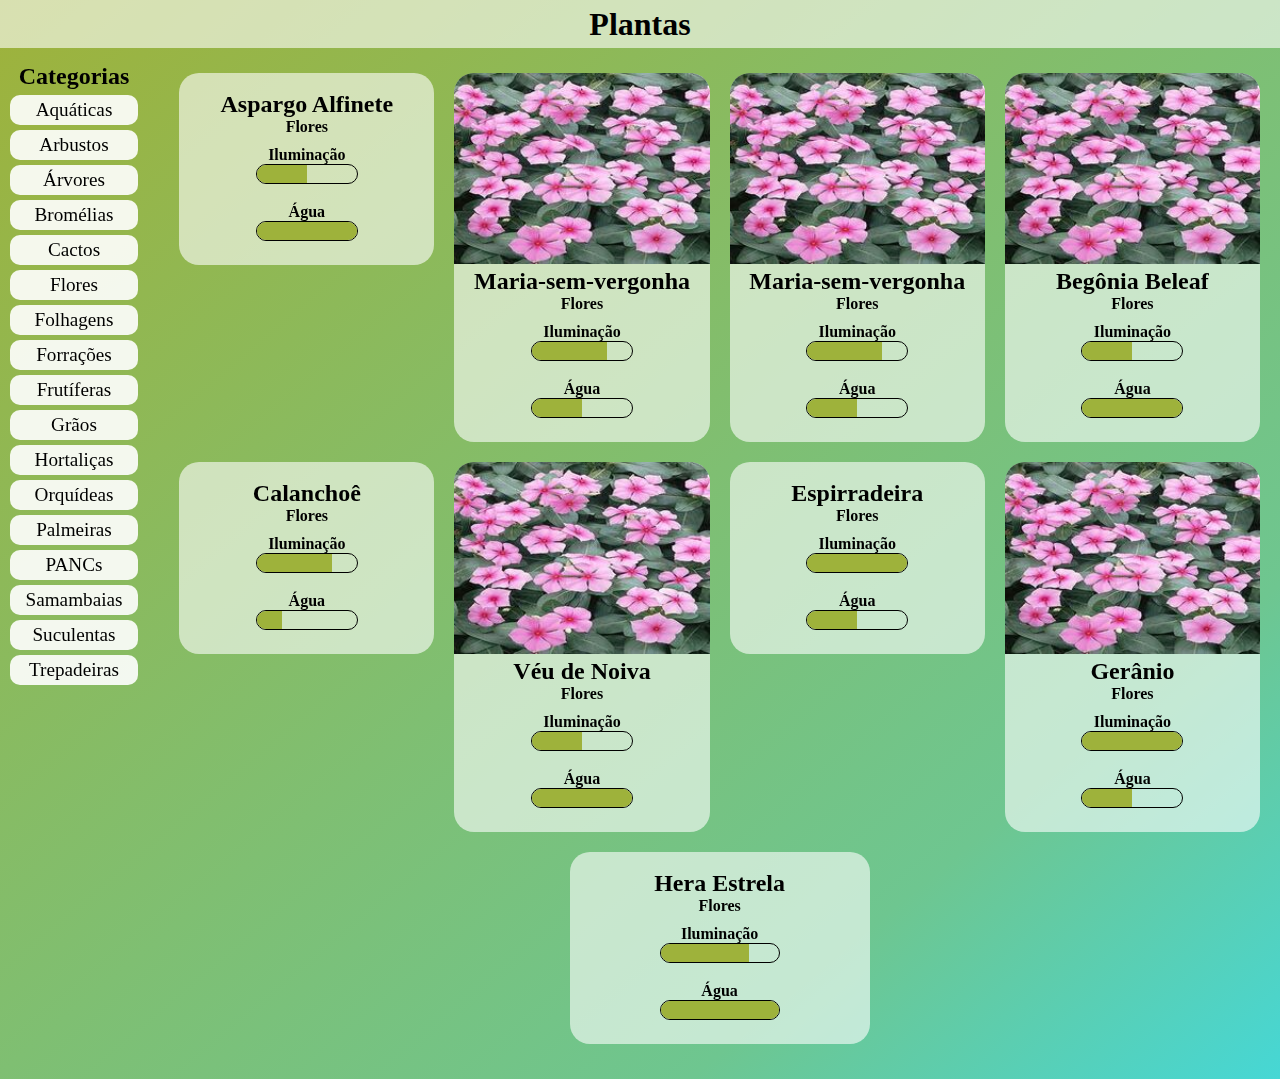
==== index.html @ 47c73da8 "Projeto substituído" ====
<!DOCTYPE html>
<html lang="en">

<head>
    <meta charset="UTF-8">
    <meta http-equiv="X-UA-Compatible" content="IE=edge">

    <script src="https://kit.fontawesome.com/cd7fbace7b.js" crossorigin="anonymous"></script>
    <link href="https://fonts.googleapis.com/icon?family=Material+Icons" rel="stylesheet">

    <meta name="viewport" content="width=device-width, initial-scale=1.0">
    <link rel="stylesheet" href="css/estilo.css">
    <title>Plantas</title>
</head>

<body>
    <header>
        <h1>Plantas</h1>
    </header>

    <main>
        <aside>
            <h2>Categorias</h2>
            <nav>
                <ul>
                    <li><a href="#">Aquáticas</a></li>
                    <li><a href="#"><span class="arbusto"><img src="./img/icons/bush.png"></span>Arbustos</a></li>
                    <li><a href="#"><span><i class="fa-solid fa-tree"></i></span>Árvores</a></li>
                    <li><a href="#">Bromélias</a></li>
                    <li><a href="#">Cactos</a></li>
                    <li><a href="#"><span class="material-icons">local_florist</span>Flores</a></li>
                    <li><a href="#">Folhagens</a></li>
                    <li><a href="#">Forrações</a></li>
                    <li><a href="#"><span><i class="fa-solid fa-apple-whole"></i></span>Frutíferas</a></li>
                    <li><a href="#">Grãos</a></li>
                    <li><a href="#"><span><i class="fa-solid fa-carrot"></i></span>Hortaliças</a></li>
                    <li><a href="#">Orquídeas</a></li>
                    <li><a href="#">Palmeiras</a></li>
                    <li><a href="#">PANCs</a></li>
                    <li><a href="#">Samambaias</a></li>
                    <li><a href="#">Suculentas</a></li>
                    <li><a href="#">Trepadeiras</a></li>
                </ul>
            </nav>
        </aside>

        <section id="plantas">

            <article class="Aspargo-Alfinete">
                <img src="https://minhasplantas.s3.amazonaws.com/media/plantas/galeria/anturio-Anthurium-andraeanum_04.jpg" alt="">
                <a href="#">
                    <h2>Aspargo Alfinete</h2>
                    <h4 class="tag">Flores</h4>
                    <div>
                        <h4>Iluminação</h4>
                        <span class="cinquenta"></span>
                        <div>
                            <i class="fa-solid fa-cloud"></i>
                            <i class="fa-solid fa-cloud-sun"></i>
                            <i class="fa-solid fa-sun"></i>
                        </div>
                        <h4>Água</h4>
                        <span class="cem"></span>
                        <div>
                            <i class="fa-solid fa-glass-water-droplet"></i>
                            <i class="fa-solid fa-glass-water"></i>
                            <i class="fa-solid fa-bottle-water"></i>
                        </div>
                    </div>
                </a>
            </article>

            
            <article class="Maria-sem-vergonha">
                <img src="./img/maria-sem-vergonha.jpg" alt="">
                <a href="#">
                    <h2>Maria-sem-vergonha</h2>
                    <h4 class="tag">Flores</h4>
                    <div>
                        <h4>Iluminação</h4>
                        <span class="setentacinco"></span>
                        <div>
                            <i class="fa-solid fa-cloud"></i>
                            <i class="fa-solid fa-cloud-sun"></i>
                            <i class="fa-solid fa-sun"></i>
                        </div>
                        <h4>Água</h4>
                        <span class="cinquenta"></span>
                        <div>
                            <i class="fa-solid fa-glass-water-droplet"></i>
                            <i class="fa-solid fa-glass-water"></i>
                            <i class="fa-solid fa-bottle-water"></i>
                        </div>
                    </div>
                </a>
            </article>

            <article class="Maria-sem-vergonha">
                <img src="./img/maria-sem-vergonha.jpg" alt="">
                <a href="#">
                    <h2>Maria-sem-vergonha</h2>
                    <h4 class="tag">Flores</h4>
                    <div>
                        <h4>Iluminação</h4>
                        <span class="setentacinco"></span>
                        <div>
                            <i class="fa-solid fa-cloud"></i>
                            <i class="fa-solid fa-cloud-sun"></i>
                            <i class="fa-solid fa-sun"></i>
                        </div>
                        <h4>Água</h4>
                        <span class="cinquenta"></span>
                        <div>
                            <i class="fa-solid fa-glass-water-droplet"></i>
                            <i class="fa-solid fa-glass-water"></i>
                            <i class="fa-solid fa-bottle-water"></i>
                        </div>
                    </div>
                </a>
            </article>

            <article class="Begonia-Beleaf">
                <img src="./img/maria-sem-vergonha.jpg" alt="">
                <a href="#">
                    <h2>Begônia Beleaf</h2>
                    <h4 class="tag">Flores</h4>
                    <div>
                        <h4>Iluminação</h4>
                        <span class="cinquenta"></span>
                        <div>
                            <i class="fa-solid fa-cloud"></i>
                            <i class="fa-solid fa-cloud-sun"></i>
                            <i class="fa-solid fa-sun"></i>
                        </div>
                        <h4>Água</h4>
                        <span class="cem"></span>
                        <div>
                            <i class="fa-solid fa-glass-water-droplet"></i>
                            <i class="fa-solid fa-glass-water"></i>
                            <i class="fa-solid fa-bottle-water"></i>
                        </div>
                    </div>
                </a>
            </article>

            <article class="Calanchoe">
                <img src="https://minhasplantas.s3.amazonaws.com/media/plantas/galeria/anturio-Anthurium-andraeanum_04.jpg" alt="">
                <a href="#">
                    <h2>Calanchoê</h2>
                    <h4 class="tag">Flores</h4>
                    <div>
                        <h4>Iluminação</h4>
                        <span class="setentacinco"></span>
                        <div>
                            <i class="fa-solid fa-cloud"></i>
                            <i class="fa-solid fa-cloud-sun"></i>
                            <i class="fa-solid fa-sun"></i>
                        </div>
                        <h4>Água</h4>
                        <span></span>
                        <div>
                            <i class="fa-solid fa-glass-water-droplet"></i>
                            <i class="fa-solid fa-glass-water"></i>
                            <i class="fa-solid fa-bottle-water"></i>
                        </div>
                    </div>
                </a>
            </article>

            <article class="Veu-De-Noiva">
                <img src="./img/maria-sem-vergonha.jpg" alt="">
                <a href="#">
                    <h2>Véu de Noiva</h2>
                    <h4 class="tag">Flores</h4>
                    <div>
                        <h4>Iluminação</h4>
                        <span class="cinquenta"></span>
                        <div>
                            <i class="fa-solid fa-cloud"></i>
                            <i class="fa-solid fa-cloud-sun"></i>
                            <i class="fa-solid fa-sun"></i>
                        </div>
                        <h4>Água</h4>
                        <span class="cem"></span>
                        <div>
                            <i class="fa-solid fa-glass-water-droplet"></i>
                            <i class="fa-solid fa-glass-water"></i>
                            <i class="fa-solid fa-bottle-water"></i>
                        </div>
                    </div>
                </a>
            </article>

            <article class="Espirradeira">
                <img src="https://minhasplantas.s3.amazonaws.com/media/plantas/galeria/anturio-Anthurium-andraeanum_04.jpg" alt="">
                <a href="#">
                    <h2>Espirradeira</h2>
                    <h4 class="tag">Flores</h4>
                    <div>
                        <h4>Iluminação</h4>
                        <span class="cem"></span>
                        <div>
                            <i class="fa-solid fa-cloud"></i>
                            <i class="fa-solid fa-cloud-sun"></i>
                            <i class="fa-solid fa-sun"></i>
                        </div>
                        <h4>Água</h4>
                        <span class="cinquenta"></span>
                        <div>
                            <i class="fa-solid fa-glass-water-droplet"></i>
                            <i class="fa-solid fa-glass-water"></i>
                            <i class="fa-solid fa-bottle-water"></i>
                        </div>
                    </div>
                </a>
            </article>

            <article class="Geranio">
                <img src="./img/maria-sem-vergonha.jpg" alt="">
                <a href="#">
                    <h2>Gerânio</h2>
                    <h4 class="tag">Flores</h4>
                    <div>
                        <h4>Iluminação</h4>
                        <span class="cem"></span>
                        <div>
                            <i class="fa-solid fa-cloud"></i>
                            <i class="fa-solid fa-cloud-sun"></i>
                            <i class="fa-solid fa-sun"></i>
                        </div>
                        <h4>Água</h4>
                        <span class="cinquenta"></span>
                        <div>
                            <i class="fa-solid fa-glass-water-droplet"></i>
                            <i class="fa-solid fa-glass-water"></i>
                            <i class="fa-solid fa-bottle-water"></i>
                        </div>
                    </div>
                </a>
            </article>

            <article class="Hera-Estrela">
                <img src="https://minhasplantas.s3.amazonaws.com/media/plantas/galeria/anturio-Anthurium-andraeanum_04.jpg" alt="">
                <a href="#">
                    <h2>Hera Estrela</h2>
                    <h4 class="tag">Flores</h4>
                    <div>
                        <h4>Iluminação</h4>
                        <span class="setentacinco"></span>
                        <div>
                            <i class="fa-solid fa-cloud"></i>
                            <i class="fa-solid fa-cloud-sun"></i>
                            <i class="fa-solid fa-sun"></i>
                        </div>
                        <h4>Água</h4>
                        <span class="cem"></span>
                        <div>
                            <i class="fa-solid fa-glass-water-droplet"></i>
                            <i class="fa-solid fa-glass-water"></i>
                            <i class="fa-solid fa-bottle-water"></i>
                        </div>
                    </div>
                </a>
            </article>


        </section>

    </main>
</body>

</html>
---- css/estilo.css ----
* {
    margin: 0;
    padding: 0;
    box-sizing: border-box;
    color: #000;
}

:root {
    --light-transparent-bg: rgba(255, 255, 255, .6);
    --dark-transparent-bg: rgba(0, 0, 0, .6);
    --transparent-bg: rgba(255, 255, 255, .9);
}

a {
    text-decoration: none;
}

ul {
    list-style: none;
}

body {
    background: rgb(158,178,59);
    background: linear-gradient(140deg, rgba(158,178,59,1) 0%, rgba(110,198,144,1) 77%, rgba(70,215,213,1) 100%);
    height: 100%;
}

header {
    height: 3em;
    background: var(--light-transparent-bg);
    width: 100%;
    text-align: center;
}

header > h1 {
    line-height: 1.5em;
}

main {
    margin: 15px 0;
    display: inline-block;
}

/* ASIDE
------*/

aside {
    width: 10%;
    text-align: center;
    margin-left: 10px;
    position: sticky;
    top: 0;
    clear: both;
    display: inline-block;
}

aside > nav li {
    margin: 5px 0;
}

aside > nav li span {
    opacity: 0;
    display: none !important;
    width: 1em;
    font-size: 1em !important;
    height: 10px !important;
    vertical-align: middle !important;
    margin-top: -.8em;
}

aside > nav li span img {
    width: 1em;
}

aside > nav li:hover span {
    opacity: 1;
    display: inline-block !important;
    margin-right: 5px;
}

aside > nav a {
    font-size: 1.2rem;
    padding: 7px;
    line-height: 1rem;
    display: block;
    background: var(--transparent-bg);
    border-radius: 10px;
    transition: all .1s ease-in;
}

aside > nav a:hover {
    background: var(--dark-transparent-bg);
    color: #fff;
}

/* SECTION
--------*/

main > section {
    float: right;
    margin-right: 10px;
    height: fit-content;
    width: 86%;
    display: flex;
    flex-wrap: wrap;
    justify-content: space-evenly;
    align-content: space-around;
    margin-bottom: 10px;
}

section > article {
    flex-grow: 1;
    background: var(--light-transparent-bg);
    text-align: center;
    height: max-content;
    padding-bottom: 15px;
    margin: 10px 10px;
    max-width: 300px;

    border-radius: 20px;
    flex-basis: 250px;
    position: relative;
    overflow: hidden;
}

article h2 {
    width: 100%;
    margin: 0px auto;
    text-overflow: ellipsis;
    white-space: nowrap;
    overflow: hidden;
}

article > img {
    /* opacity: .8; */
    width: 100%;
}

article > img:hover {
    /* opacity: 1; */
}

section > article > a > div.tags > h4:not(:first-of-type)::after {
    /* content: ' '; */
    height: 60%;
    position: absolute;
    left: 0;
    top: 50%;
    transform: translateY(-50%);
    border-left: 1px solid blue;
}


article > a > div:not(.tags) h4 {
    margin-top: 10px;
}

section > article > a > div {
    width: 40%;
    margin: 0px auto;
}

section > article > a > div div {
    margin: 0 auto;
    text-align: center;
    display: block;
}

section > article i:nth-child(1) {
float: left;
}
section > article i:nth-child(3) {
    float: right;
}

section > article span {
    display: inline-block;
    width: 100%;
    height: 20px;
    border-radius: 10px;
    border: 1px solid black;
    background: transparent;
    position: relative;
    margin-bottom: 5px;
    overflow: hidden;
}

section > article span::after {
    content: ' ';
    position: absolute;
    left: 0;
    top: 0;
    height: 100%;
    background: rgb(158,178,59);
}

/*

/*--- Iluminação ---*/
section > article span:first-of-type::after {
    width: 0%;
}

section > article span:first-of-type.vintecinco::after {
    width: 25%;
}

section > article span:first-of-type.cinquenta::after {
    width: 50%;
}

section > article span:first-of-type.setentacinco::after {
    width: 75%;
}

section > article span:first-of-type.cem::after {
    width: 100%;
}

/*--- Água ---*/
section > article span:last-of-type::after {
    width: 25%;
}

section > article span:last-of-type.cinquenta::after {
    width: 50%;
}

section > article span:last-of-type.cem::after {
    width: 100%;
}
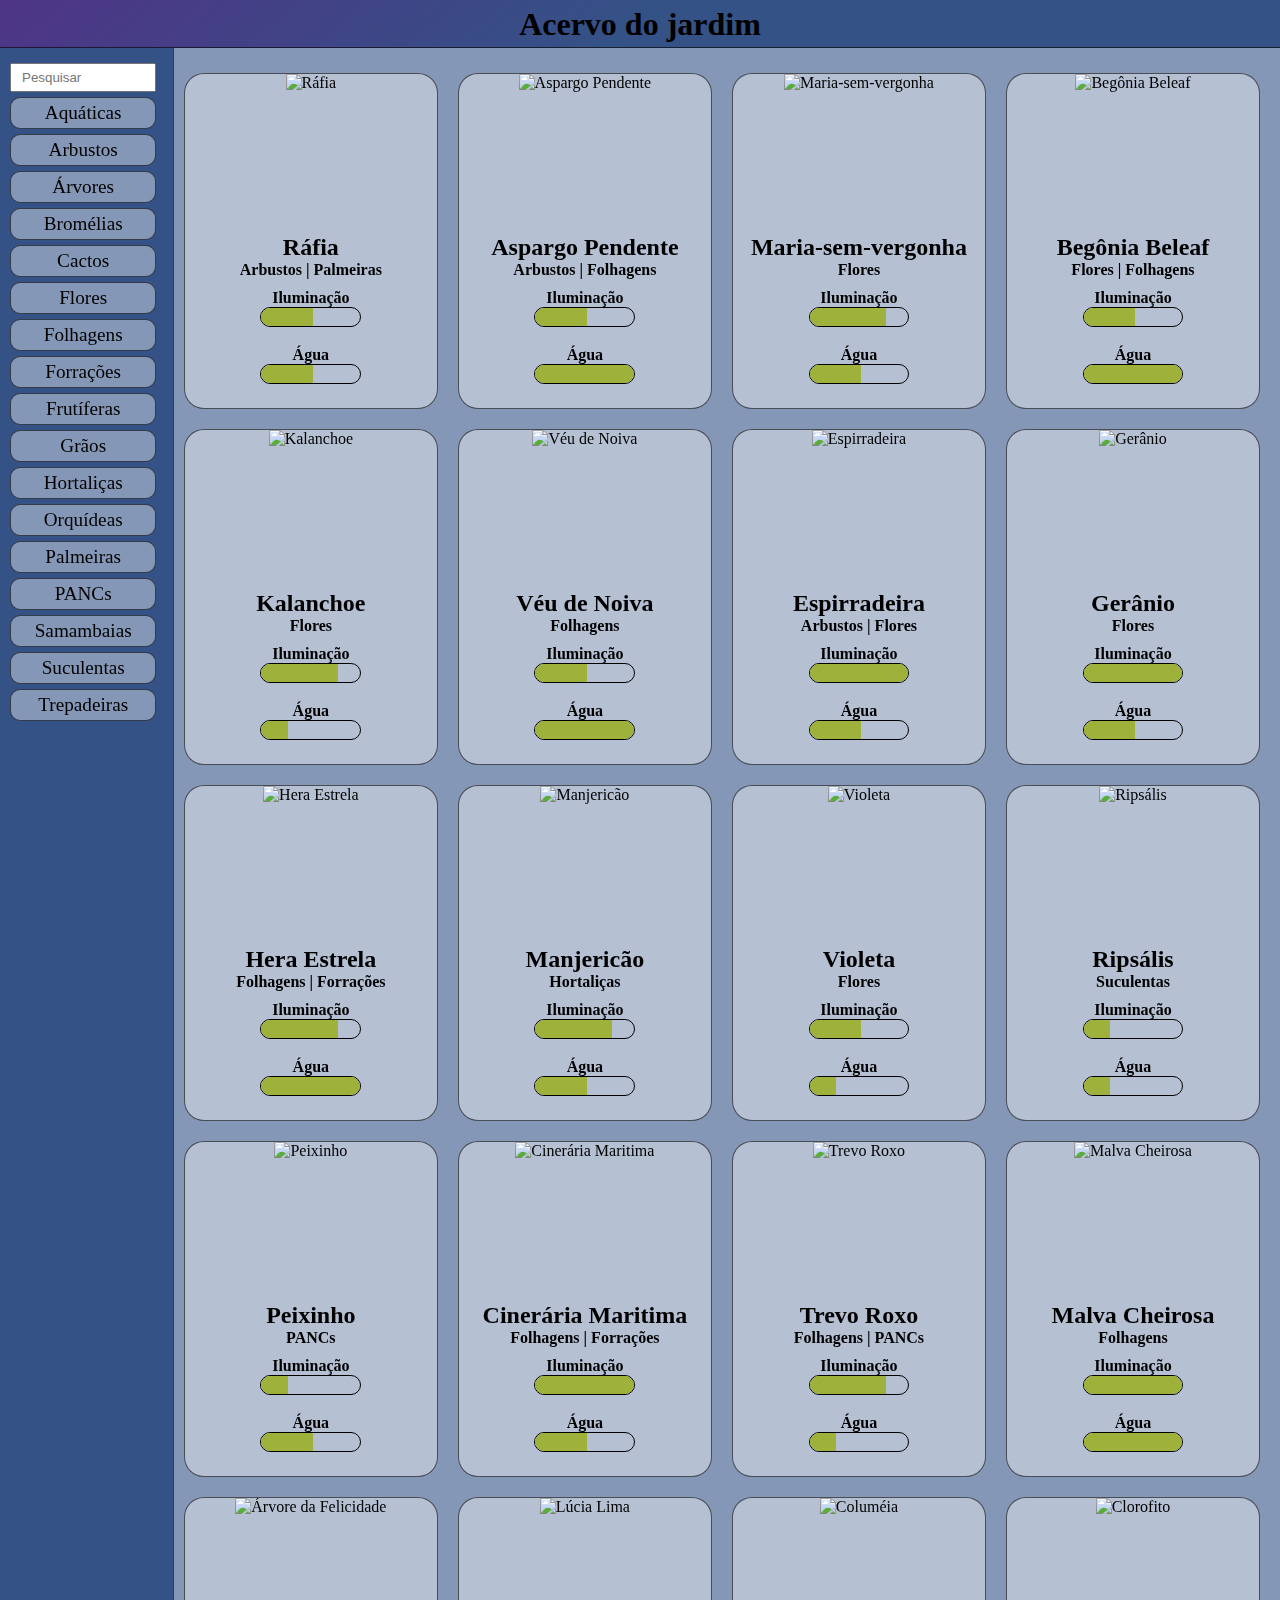
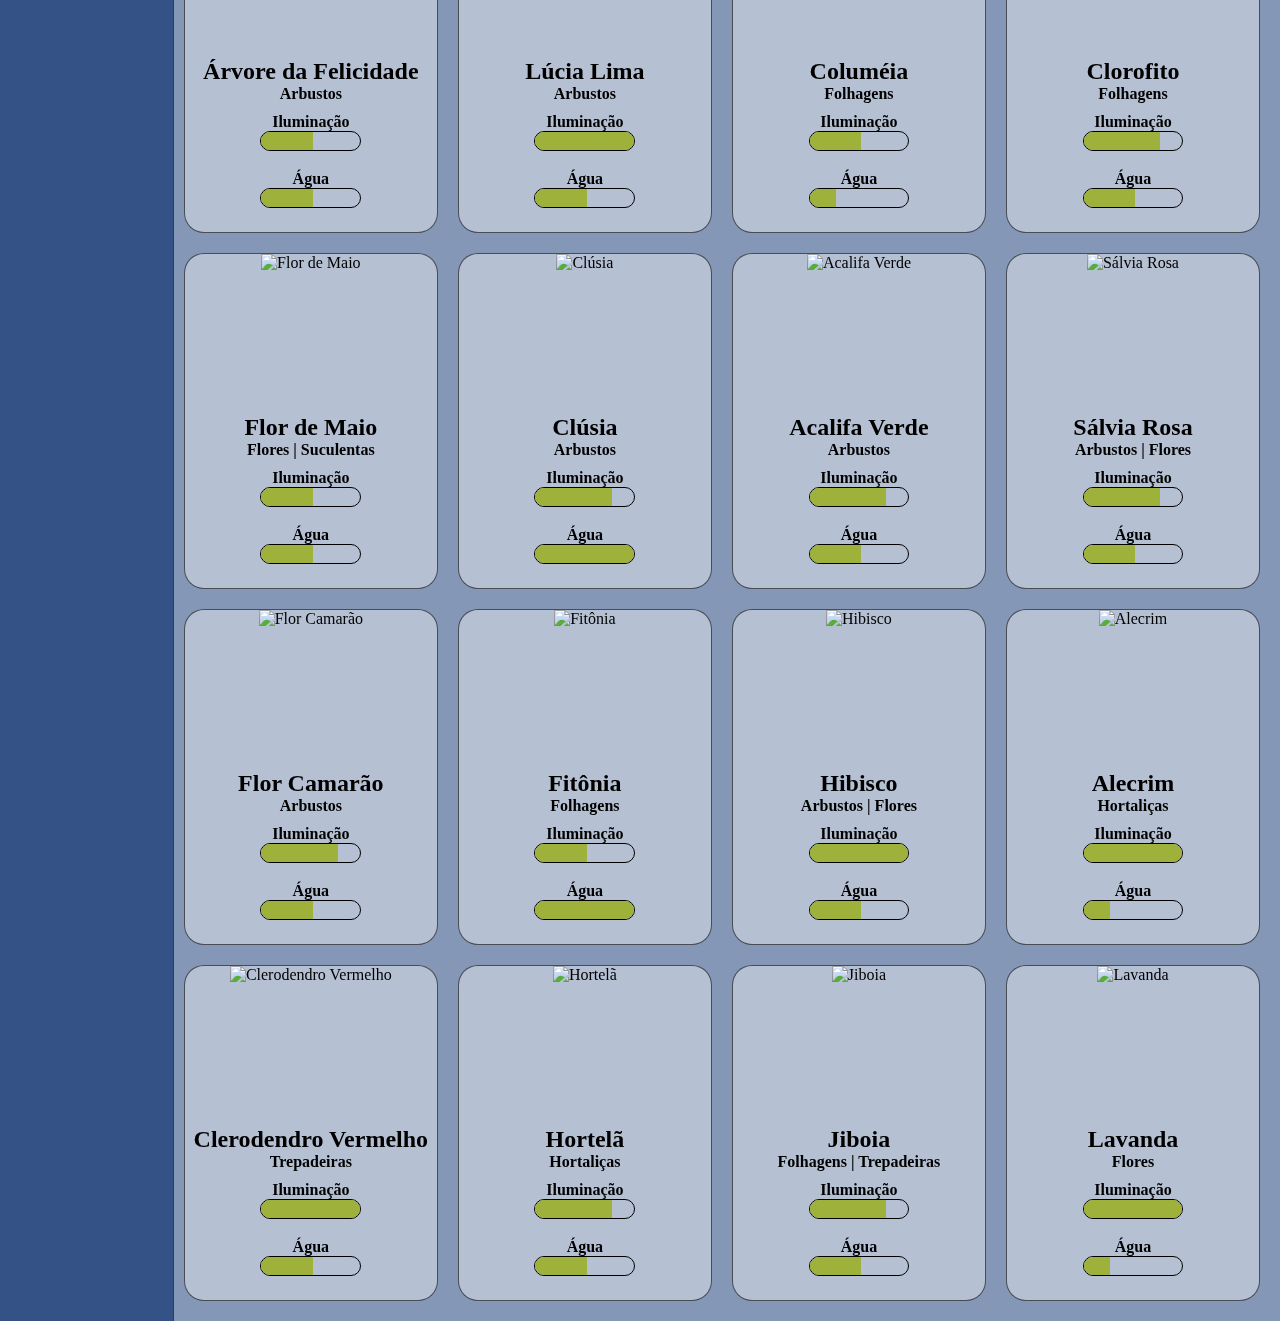
==== commit 7b96b533: "Pesquisas adicionadas" ====
--- a/index.html
+++ b/index.html
@@ -4,81 +4,64 @@
 <head>
     <meta charset="UTF-8">
     <meta http-equiv="X-UA-Compatible" content="IE=edge">
+    <meta name="viewport" content="width=device-width, initial-scale=1.0">
 
     <script src="https://kit.fontawesome.com/cd7fbace7b.js" crossorigin="anonymous"></script>
+    <script type="text/javascript" src="http://ajax.googleapis.com/ajax/libs/jquery/1.6.2/jquery.min.js"> </script>
     <link href="https://fonts.googleapis.com/icon?family=Material+Icons" rel="stylesheet">
 
-    <meta name="viewport" content="width=device-width, initial-scale=1.0">
+    <link rel="stylesheet" href="css/normalize.css">
+
     <link rel="stylesheet" href="css/estilo.css">
-    <title>Plantas</title>
+    <title>Home - Plantas</title>
 </head>
 
 <body>
     <header>
-        <h1>Plantas</h1>
+        <h1>Acervo do jardim</h1>
     </header>
 
     <main>
         <aside>
-            <h2>Categorias</h2>
+            <input id="searchbar" placeholder="Pesquisar" aria-label="Pesquisa no site"
+                style="width: 100%; padding: 5px 5px 5px 10px;" onkeyup="searchPlants()" type="search">
+            <span onclick="show(this)">></span>
             <nav>
                 <ul>
-                    <li><a href="#">Aquáticas</a></li>
-                    <li><a href="#"><span class="arbusto"><img src="./img/icons/bush.png"></span>Arbustos</a></li>
-                    <li><a href="#"><span><i class="fa-solid fa-tree"></i></span>Árvores</a></li>
-                    <li><a href="#">Bromélias</a></li>
-                    <li><a href="#">Cactos</a></li>
-                    <li><a href="#"><span class="material-icons">local_florist</span>Flores</a></li>
-                    <li><a href="#">Folhagens</a></li>
-                    <li><a href="#">Forrações</a></li>
-                    <li><a href="#"><span><i class="fa-solid fa-apple-whole"></i></span>Frutíferas</a></li>
-                    <li><a href="#">Grãos</a></li>
-                    <li><a href="#"><span><i class="fa-solid fa-carrot"></i></span>Hortaliças</a></li>
-                    <li><a href="#">Orquídeas</a></li>
-                    <li><a href="#">Palmeiras</a></li>
-                    <li><a href="#">PANCs</a></li>
-                    <li><a href="#">Samambaias</a></li>
-                    <li><a href="#">Suculentas</a></li>
-                    <li><a href="#">Trepadeiras</a></li>
+                    <li><a onclick="searchByTag(this)" href="#">Aquáticas</a></li>
+                    <li><a onclick="searchByTag(this)" href="#">Arbustos</a></li>
+                    <li><a onclick="searchByTag(this)" href="#">Árvores</a></li>
+                    <li><a onclick="searchByTag(this)" href="#">Bromélias</a></li>
+                    <li><a onclick="searchByTag(this)" href="#">Cactos</a></li>
+                    <li><a onclick="searchByTag(this)" href="#">Flores</a></li>
+                    <li><a onclick="searchByTag(this)" href="#">Folhagens</a></li>
+                    <li><a onclick="searchByTag(this)" href="#">Forrações</a></li>
+                    <li><a onclick="searchByTag(this)" href="#">Frutíferas</a></li>
+                    <li><a onclick="searchByTag(this)" href="#">Grãos</a></li>
+                    <li><a onclick="searchByTag(this)" href="#">Hortaliças</a></li>
+                    <li><a onclick="searchByTag(this)" href="#">Orquídeas</a></li>
+                    <li><a onclick="searchByTag(this)" href="#">Palmeiras</a></li>
+                    <li><a onclick="searchByTag(this)" href="#">PANCs</a></li>
+                    <li><a onclick="searchByTag(this)" href="#">Samambaias</a></li>
+                    <li><a onclick="searchByTag(this)" href="#">Suculentas</a></li>
+                    <li><a onclick="searchByTag(this)" href="#">Trepadeiras</a></li>
                 </ul>
             </nav>
         </aside>
 
         <section id="plantas">
 
-            <article class="Aspargo-Alfinete">
-                <img src="https://minhasplantas.s3.amazonaws.com/media/plantas/galeria/anturio-Anthurium-andraeanum_04.jpg" alt="">
+            <!-- #Estrutura modelo# 
+                <article class="Rafia">
+                <div>
+                    <img src="https://upload.wikimedia.org/wikipedia/commons/7/7d/Rhapis_excelsa.jpg" alt="">
+                </div>
                 <a href="#">
-                    <h2>Aspargo Alfinete</h2>
-                    <h4 class="tag">Flores</h4>
+                    <h2>Ráfia</h2>
+                    <h4 class="tag">Palmeiras | Arbustos</h4>
                     <div>
                         <h4>Iluminação</h4>
                         <span class="cinquenta"></span>
-                        <div>
-                            <i class="fa-solid fa-cloud"></i>
-                            <i class="fa-solid fa-cloud-sun"></i>
-                            <i class="fa-solid fa-sun"></i>
-                        </div>
-                        <h4>Água</h4>
-                        <span class="cem"></span>
-                        <div>
-                            <i class="fa-solid fa-glass-water-droplet"></i>
-                            <i class="fa-solid fa-glass-water"></i>
-                            <i class="fa-solid fa-bottle-water"></i>
-                        </div>
-                    </div>
-                </a>
-            </article>
-
-            
-            <article class="Maria-sem-vergonha">
-                <img src="./img/maria-sem-vergonha.jpg" alt="">
-                <a href="#">
-                    <h2>Maria-sem-vergonha</h2>
-                    <h4 class="tag">Flores</h4>
-                    <div>
-                        <h4>Iluminação</h4>
-                        <span class="setentacinco"></span>
                         <div>
                             <i class="fa-solid fa-cloud"></i>
                             <i class="fa-solid fa-cloud-sun"></i>
@@ -93,180 +76,407 @@
                         </div>
                     </div>
                 </a>
-            </article>
-
-            <article class="Maria-sem-vergonha">
-                <img src="./img/maria-sem-vergonha.jpg" alt="">
-                <a href="#">
-                    <h2>Maria-sem-vergonha</h2>
-                    <h4 class="tag">Flores</h4>
-                    <div>
-                        <h4>Iluminação</h4>
-                        <span class="setentacinco"></span>
-                        <div>
-                            <i class="fa-solid fa-cloud"></i>
-                            <i class="fa-solid fa-cloud-sun"></i>
-                            <i class="fa-solid fa-sun"></i>
-                        </div>
-                        <h4>Água</h4>
-                        <span class="cinquenta"></span>
-                        <div>
-                            <i class="fa-solid fa-glass-water-droplet"></i>
-                            <i class="fa-solid fa-glass-water"></i>
-                            <i class="fa-solid fa-bottle-water"></i>
-                        </div>
-                    </div>
-                </a>
-            </article>
-
-            <article class="Begonia-Beleaf">
-                <img src="./img/maria-sem-vergonha.jpg" alt="">
-                <a href="#">
-                    <h2>Begônia Beleaf</h2>
-                    <h4 class="tag">Flores</h4>
-                    <div>
-                        <h4>Iluminação</h4>
-                        <span class="cinquenta"></span>
-                        <div>
-                            <i class="fa-solid fa-cloud"></i>
-                            <i class="fa-solid fa-cloud-sun"></i>
-                            <i class="fa-solid fa-sun"></i>
-                        </div>
-                        <h4>Água</h4>
-                        <span class="cem"></span>
-                        <div>
-                            <i class="fa-solid fa-glass-water-droplet"></i>
-                            <i class="fa-solid fa-glass-water"></i>
-                            <i class="fa-solid fa-bottle-water"></i>
-                        </div>
-                    </div>
-                </a>
-            </article>
-
-            <article class="Calanchoe">
-                <img src="https://minhasplantas.s3.amazonaws.com/media/plantas/galeria/anturio-Anthurium-andraeanum_04.jpg" alt="">
-                <a href="#">
-                    <h2>Calanchoê</h2>
-                    <h4 class="tag">Flores</h4>
-                    <div>
-                        <h4>Iluminação</h4>
-                        <span class="setentacinco"></span>
-                        <div>
-                            <i class="fa-solid fa-cloud"></i>
-                            <i class="fa-solid fa-cloud-sun"></i>
-                            <i class="fa-solid fa-sun"></i>
-                        </div>
-                        <h4>Água</h4>
-                        <span></span>
-                        <div>
-                            <i class="fa-solid fa-glass-water-droplet"></i>
-                            <i class="fa-solid fa-glass-water"></i>
-                            <i class="fa-solid fa-bottle-water"></i>
-                        </div>
-                    </div>
-                </a>
-            </article>
-
-            <article class="Veu-De-Noiva">
-                <img src="./img/maria-sem-vergonha.jpg" alt="">
-                <a href="#">
-                    <h2>Véu de Noiva</h2>
-                    <h4 class="tag">Flores</h4>
-                    <div>
-                        <h4>Iluminação</h4>
-                        <span class="cinquenta"></span>
-                        <div>
-                            <i class="fa-solid fa-cloud"></i>
-                            <i class="fa-solid fa-cloud-sun"></i>
-                            <i class="fa-solid fa-sun"></i>
-                        </div>
-                        <h4>Água</h4>
-                        <span class="cem"></span>
-                        <div>
-                            <i class="fa-solid fa-glass-water-droplet"></i>
-                            <i class="fa-solid fa-glass-water"></i>
-                            <i class="fa-solid fa-bottle-water"></i>
-                        </div>
-                    </div>
-                </a>
-            </article>
-
-            <article class="Espirradeira">
-                <img src="https://minhasplantas.s3.amazonaws.com/media/plantas/galeria/anturio-Anthurium-andraeanum_04.jpg" alt="">
-                <a href="#">
-                    <h2>Espirradeira</h2>
-                    <h4 class="tag">Flores</h4>
-                    <div>
-                        <h4>Iluminação</h4>
-                        <span class="cem"></span>
-                        <div>
-                            <i class="fa-solid fa-cloud"></i>
-                            <i class="fa-solid fa-cloud-sun"></i>
-                            <i class="fa-solid fa-sun"></i>
-                        </div>
-                        <h4>Água</h4>
-                        <span class="cinquenta"></span>
-                        <div>
-                            <i class="fa-solid fa-glass-water-droplet"></i>
-                            <i class="fa-solid fa-glass-water"></i>
-                            <i class="fa-solid fa-bottle-water"></i>
-                        </div>
-                    </div>
-                </a>
-            </article>
-
-            <article class="Geranio">
-                <img src="./img/maria-sem-vergonha.jpg" alt="">
-                <a href="#">
-                    <h2>Gerânio</h2>
-                    <h4 class="tag">Flores</h4>
-                    <div>
-                        <h4>Iluminação</h4>
-                        <span class="cem"></span>
-                        <div>
-                            <i class="fa-solid fa-cloud"></i>
-                            <i class="fa-solid fa-cloud-sun"></i>
-                            <i class="fa-solid fa-sun"></i>
-                        </div>
-                        <h4>Água</h4>
-                        <span class="cinquenta"></span>
-                        <div>
-                            <i class="fa-solid fa-glass-water-droplet"></i>
-                            <i class="fa-solid fa-glass-water"></i>
-                            <i class="fa-solid fa-bottle-water"></i>
-                        </div>
-                    </div>
-                </a>
-            </article>
-
-            <article class="Hera-Estrela">
-                <img src="https://minhasplantas.s3.amazonaws.com/media/plantas/galeria/anturio-Anthurium-andraeanum_04.jpg" alt="">
-                <a href="#">
-                    <h2>Hera Estrela</h2>
-                    <h4 class="tag">Flores</h4>
-                    <div>
-                        <h4>Iluminação</h4>
-                        <span class="setentacinco"></span>
-                        <div>
-                            <i class="fa-solid fa-cloud"></i>
-                            <i class="fa-solid fa-cloud-sun"></i>
-                            <i class="fa-solid fa-sun"></i>
-                        </div>
-                        <h4>Água</h4>
-                        <span class="cem"></span>
-                        <div>
-                            <i class="fa-solid fa-glass-water-droplet"></i>
-                            <i class="fa-solid fa-glass-water"></i>
-                            <i class="fa-solid fa-bottle-water"></i>
-                        </div>
-                    </div>
-                </a>
-            </article>
+            </article> -->
 
 
         </section>
 
     </main>
+    <script>
+
+        const json =
+            [
+                {
+                    "id": 1,
+                    "imgURL": "https://upload.wikimedia.org/wikipedia/commons/7/7d/Rhapis_excelsa.jpg",
+                    "nome": "Ráfia",
+                    "tags": ["Arbustos", "Palmeiras"],
+                    "iluminacao": "cinquenta",
+                    "agua": "cinquenta"
+                },
+                {
+                    "id": 2,
+                    "imgURL": "https://hmjardins.com.br/tok/wp-content/uploads/2015/06/Alfinetes-de-Dama.jpg",
+                    "nome": "Aspargo Pendente",
+                    "tags": ["Arbustos", "Folhagens"],
+                    "iluminacao": "cinquenta",
+                    "agua": "cem"
+                },
+                {
+                    "id": 3,
+                    "imgURL": "https://s2.glbimg.com/T3SPz9_QPyp7cWonF-57nGrnxRs=/512x320/smart/e.glbimg.com/og/ed/f/original/2022/02/02/flores_1.jpg",
+                    "nome": "Maria-sem-vergonha",
+                    "tags": ["Flores"],
+                    "iluminacao": "setentaecinco",
+                    "agua": "cinquenta"
+                },
+                {
+                    "id": 4,
+                    "imgURL": "http://cdn.shopify.com/s/files/1/0255/9760/8011/products/88485-01-BAKI.jpg?v=1639535686",
+                    "nome": "Begônia Beleaf",
+                    "tags": ["Flores", "Folhagens"],
+                    "iluminacao": "cinquenta",
+                    "agua": "cem"
+                },
+                {
+                    "id": 5,
+                    "imgURL": "https://cdn11.bigcommerce.com/s-zcaei8b2q4/images/stencil/480x480/products/3356/5368/kalanchoe-blossfeldiana-demeter-orange__73663.1615749913.jpg?c=1",
+                    "nome": "Kalanchoe",
+                    "tags": ["Flores"],
+                    "iluminacao": "setentaecinco",
+                    "agua": ""
+                },
+                {
+                    "id": 6,
+                    "imgURL": "https://www.cultivando.com.br/wp-content/uploads/2016/08/vei-de-noiva-e1471278510488.jpg",
+                    "nome": "Véu de Noiva",
+                    "tags": ["Folhagens"],
+                    "iluminacao": "cinquenta",
+                    "agua": "cem"
+                },
+                {
+                    "id": 7,
+                    "imgURL": "https://bs.plantnet.org/image/o/58dab0b61dd48edff51c57394683139cb294ade8",
+                    "nome": "Espirradeira",
+                    "tags": ["Arbustos", "Flores"],
+                    "iluminacao": "cem",
+                    "agua": "cinquenta"
+                },
+                {
+                    "id": 8,
+                    "imgURL": "https://i0.wp.com/guiadecomoplantar.com/wp-content/uploads/2019/10/Como-Plantar-Ger%C3%A2nio.jpg?resize=648%2C432&ssl=1",
+                    "nome": "Gerânio",
+                    "tags": ["Flores"],
+                    "iluminacao": "cem",
+                    "agua": "cinquenta"
+                },
+                {
+                    "id": 9,
+                    "imgURL": "https://cf.shopee.com.br/file/bb581689ee643f1bd92d63779fa12396",
+                    "nome": "Hera Estrela",
+                    "tags": ["Folhagens", "Forrações"],
+                    "iluminacao": "setentaecinco",
+                    "agua": "cem"
+                },
+                {
+                    "id": 10,
+                    "imgURL": "https://s2.glbimg.com/K5EywHvZM2LzirvLBmZH9iEMtm4=/780x440/e.glbimg.com/og/ed/f/original/2018/04/20/basil-total-2759319_1280.jpg",
+                    "nome": "Manjericão",
+                    "tags": ["Hortaliças"],
+                    "iluminacao": "setentaecinco",
+                    "agua": "cinquenta"
+                },
+                {
+                    "id": 11,
+                    "imgURL": "https://ornamentalis.com/wp-content/uploads/2018/02/violeta-africana-porque-no-florece-750x588.jpg",
+                    "nome": "Violeta",
+                    "tags": ["Flores"],
+                    "iluminacao": "cinquenta",
+                    "agua": ""
+                },
+                {
+                    "id": 12,
+                    "imgURL": "https://www.mundoecologia.com.br/wp-content/uploads/2019/12/Cacto-Rhipsalis-De-Flor-Amarela-6.jpg",
+                    "nome": "Ripsális",
+                    "tags": ["Suculentas"],
+                    "iluminacao": "vintecinco",
+                    "agua": ""
+                },
+                {
+                    "id": 13,
+                    "imgURL": "https://conteudo.imguol.com.br/blogs/221/files/2020/06/iStock-1005388108.jpg",
+                    "nome": "Peixinho",
+                    "tags": ["PANCs"],
+                    "iluminacao": "vintecinco",
+                    "agua": "cinquenta"
+                },
+                {
+                    "id": 14,
+                    "imgURL": "https://www.floresefolhagens.com.br/wp-content/uploads/2015/05/cineraria-maritima-senecio-douglasii-1-6.jpg",
+                    "nome": "Cinerária Maritima",
+                    "tags": ["Folhagens", "Forrações"],
+                    "iluminacao": "cem",
+                    "agua": "cinquenta"
+                },
+                {
+                    "id": 15,
+                    "imgURL": "https://cf.shopee.com.br/file/ecd642df269b12d27e619177e5588797",
+                    "nome": "Trevo Roxo",
+                    "tags": [ "Folhagens", "PANCs"],
+                    "iluminacao": "setentaecinco",
+                    "agua": ""
+                },
+                {
+                    "id": 16,
+                    "imgURL": "https://vivoplantas.com.br/wp-content/uploads/2017/12/malva.jpg",
+                    "nome": "Malva Cheirosa",
+                    "tags": ["Folhagens"],
+                    "iluminacao": "cem",
+                    "agua": "cem"
+                },
+                {
+                    "id": 17,
+                    "imgURL": "https://construindodecor.com.br/wp-content/uploads/2018/04/Arvore-Felicidade.jpg",
+                    "nome": "Árvore da Felicidade",
+                    "tags": ["Arbustos"],
+                    "iluminacao": "cinquenta",
+                    "agua": "cinquenta"
+                },
+                {
+                    "id": 18,
+                    "imgURL": "https://upload.wikimedia.org/wikipedia/commons/thumb/a/a6/Aloysia_citriodora_002.jpg/1200px-Aloysia_citriodora_002.jpg",
+                    "nome": "Lúcia Lima",
+                    "tags": ["Arbustos"],
+                    "iluminacao": "cem",
+                    "agua": "cinquenta"
+                },
+                {
+                    "id": 19,
+                    "imgURL": "https://www.jardimdasideias.com.br/wp-content/uploads/2018/11/planta-peixinho-418x315.png",
+                    "nome": "Columéia",
+                    "tags": ["Folhagens"],
+                    "iluminacao": "cinquenta",
+                    "agua": ""
+                },
+                {
+                    "id": 20,
+                    "imgURL": "https://i.ytimg.com/vi/T3yF39UpdA8/maxresdefault.jpg",
+                    "nome": "Clorofito",
+                    "tags": ["Folhagens"],
+                    "iluminacao": "setentaecinco",
+                    "agua": "cinquenta"
+                },
+                {
+                    "id": 21,
+                    "imgURL": "https://t1.uc.ltmcdn.com/pt/posts/6/2/9/flor_de_maio_caindo_as_folhas_17926_4_600.webp",
+                    "nome": "Flor de Maio",
+                    "tags": ["Flores", "Suculentas"],
+                    "iluminacao": "cinquenta",
+                    "agua": "cinquenta"
+                },
+                {
+                    "id": 22,
+                    "imgURL": "https://p2.trrsf.com/image/fget/cf/940/0/images.terra.com/2020/05/27/clusia-pinterest.jpg",
+                    "nome": "Clúsia",
+                    "tags": ["Arbustos"],
+                    "iluminacao": "setentaecinco",
+                    "agua": "cem"
+                },
+                {
+                    "id": 23,
+                    "imgURL": "http://4.bp.blogspot.com/-h7zyQZQoPs8/T4bNbn2RdDI/AAAAAAAAMrY/-maGThKSQ8w/s1600/Acalifa+3.jpg",
+                    "nome": "Acalifa Verde",
+                    "tags": ["Arbustos"],
+                    "iluminacao": "setentaecinco",
+                    "agua": "cinquenta"
+                },
+                {
+                    "id": 24,
+                    "imgURL": "https://proctorsnursery.co.uk/wp-content/uploads/2021/02/Salvia-Pink-Pong-NWP-WEB.jpg",
+                    "nome": "Sálvia Rosa",
+                    "tags": ["Arbustos", "Flores"],
+                    "iluminacao": "setentaecinco",
+                    "agua": "cinquenta"
+                },
+                {
+                    "id": 25,
+                    "imgURL": "https://i.ytimg.com/vi/rf9JyOXTsp8/maxresdefault.jpg",
+                    "nome": "Flor Camarão",
+                    "tags": ["Arbustos"],
+                    "iluminacao": "setentaecinco",
+                    "agua": "cinquenta"
+                },
+                {
+                    "id": 26,
+                    "imgURL": "https://i.pinimg.com/originals/5f/9d/b9/5f9db97cce8379962bdedb097f250a65.jpg",
+                    "nome": "Fitônia",
+                    "tags": ["Folhagens"],
+                    "iluminacao": "cinquenta",
+                    "agua": "cem"
+                },
+                {
+                    "id": 27,
+                    "imgURL": "https://www.coisasdaroca.com/wp-content/uploads/2019/06/Hibisco.jpg",
+                    "nome": "Hibisco",
+                    "tags": ["Arbustos", "Flores"],
+                    "iluminacao": "cem",
+                    "agua": "cinquenta"
+                },
+                {
+                    "id": 28,
+                    "imgURL": "https://ciclovivo.com.br/wp-content/uploads/2020/08/herbs-5117039_1280-1024x682.jpg",
+                    "nome": "Alecrim",
+                    "tags": ["Hortaliças"],
+                    "iluminacao": "cem",
+                    "agua": ""
+                },
+                {
+                    "id": 29,
+                    "imgURL": "https://minhasplantas.s3.amazonaws.com/media/plantas/galeria/clerodendro-vermelho.jpg",
+                    "nome": "Clerodendro Vermelho",
+                    "tags": ["Trepadeiras"],
+                    "iluminacao": "cem",
+                    "agua": "cinquenta"
+                },
+                {
+                    "id": 30,
+                    "imgURL": "https://joov.com.br/images/saiba-tudo-sobre-a-hortela-pimenta-e-a-hortela-verde-image.jpg",
+                    "nome": "Hortelã",
+                    "tags": ["Hortaliças"],
+                    "iluminacao": "setentaecinco",
+                    "agua": "cinquenta"
+                },
+                {
+                    "id": 31,
+                    "imgURL": "https://www.simplichique.com.br/wp-content/uploads/2017/02/jiboia-na-decora%C3%A7%C3%A3o-13.jpg",
+                    "nome": "Jiboia",
+                    "tags": ["Folhagens", "Trepadeiras"],
+                    "iluminacao": "setentaecinco",
+                    "agua": "cinquenta"
+                },
+                {
+                    "id": 32,
+                    "imgURL": "https://minhasplantas.s3.amazonaws.com/media/plantas/galeria/Lavandula-dentata-10.jpg",
+                    "nome": "Lavanda",
+                    "tags": ["Flores"],
+                    "iluminacao": "cem",
+                    "agua": ""
+                }
+            ]
+
+        function show(element) {
+            let a = element;
+            let s = element.nextElementSibling;
+            console.log(s.style.left);
+            if (s.style.left != '0px') {
+                s.style.left = '0px';
+                element.innerHTML = '<'
+            } else {
+                element.innerHTML = '>'
+                s.style.left = '-280px';
+            }
+        }
+
+        function createViews() {
+            let plantas = document.getElementById('plantas')
+            json.map(planta => {
+                let img = document.createElement('img');
+                let divImg = document.createElement('div');
+                let article = document.createElement('article');
+                article.id = planta.id;
+                article.className = planta.nome
+
+                img.src = planta.imgURL;
+                img.alt = planta.nome;
+                divImg.appendChild(img);
+                article.appendChild(divImg)
+
+                let a = document.createElement('a');
+                a.href = '#'
+                let h2 = document.createElement('h2');
+                h2.innerHTML = planta.nome
+                let h4 = document.createElement('h4');
+                h4.className = 'tag'
+                planta.tags.forEach((tag, index) => {
+                    article.classList.add(tag)
+                    h4.innerHTML += index === 0 ? tag : ` | ${tag}`;
+                })
+                a.appendChild(h2)
+                a.appendChild(h4)
+
+                let divInfos = document.createElement('div');
+                h4 = document.createElement('h4');
+                h4.innerHTML = 'Iluminação'
+                let span = document.createElement('span');
+                span.className = planta.iluminacao
+                divInfos.appendChild(h4)
+                divInfos.appendChild(span)
+
+                let divLight = document.createElement('div');
+
+                let i = document.createElement('i');
+                i.classList.add('fa-solid', 'fa-cloud')
+                divLight.appendChild(i)
+                i = document.createElement('i');
+                i.classList.add('fa-solid', 'fa-cloud-sun')
+                divLight.appendChild(i)
+                i = document.createElement('i');
+                i.classList.add('fa-solid', 'fa-sun')
+                divLight.appendChild(i)
+
+                divInfos.appendChild(divLight)
+                let divWater = document.createElement('div');
+
+                span = document.createElement('span');
+                h4 = document.createElement('h4');
+                h4.innerHTML = 'Água'
+                span.className = planta.agua
+                divInfos.appendChild(h4)
+                divInfos.appendChild(span)
+
+                i = document.createElement('i');
+                i.classList.add('fa-solid', 'fa-glass-water-droplet')
+                divWater.appendChild(i)
+                i = document.createElement('i');
+                i.classList.add('fa-solid', 'fa-glass-water')
+                divWater.appendChild(i)
+                i = document.createElement('i');
+                i.classList.add('fa-solid', 'fa-bottle-water')
+                divWater.appendChild(i)
+
+                divInfos.appendChild(divWater)
+
+                a.appendChild(divInfos)
+                article.appendChild(a)
+                plantas.appendChild(article)
+            })
+        }
+
+        function searchPlants() {
+            let plantas = document.getElementById('plantas').children;
+            let input = document.getElementById('searchbar').value
+            input = input.toLowerCase();
+            console.log(input);
+            if (input === '') {
+                plantas = Array.from(plantas)
+                plantas.forEach(view => view.style.display = "initial");
+            } else {
+                for (i = 0; i < plantas.length; i++) {
+                    if (!plantas[i].innerHTML.toLowerCase().includes(input)) {
+                        plantas[i].style.display = "none";
+                    }
+                    else {
+                        plantas[i].style.display = "initial";
+                    }
+                }
+            }
+        }
+
+        function searchByTag(e) {
+            e.classList.toggle('selecionado')
+
+            let tags = Array.from(document.getElementsByClassName('selecionado'));
+            let plantas = document.getElementById('plantas').children;
+
+            if (tags.length === 0) {
+                plantas = Array.from(plantas)
+                plantas.forEach(view => view.style.display = "initial");
+            } else {
+                let tagcollection = ''
+                tags.forEach(tag => tagcollection += `${tag.innerHTML} `)
+                for (i = 0; i < plantas.length; i++) {
+                    if (!plantas[i].className.includes(tagcollection.trim())) {
+                        plantas[i].style.display = "none";
+                    }
+                    else {
+                        plantas[i].style.display = "initial";
+                    }
+                }
+            }
+        }
+
+        createViews();
+    </script>
 </body>
 
 </html>--- a/css/estilo.css
+++ b/css/estilo.css
@@ -6,7 +6,7 @@
 }
 
 :root {
-    --light-transparent-bg: rgba(255, 255, 255, .6);
+    --light-transparent-bg: rgba(255, 255, 255, .4);
     --dark-transparent-bg: rgba(0, 0, 0, .6);
     --transparent-bg: rgba(255, 255, 255, .9);
 }
@@ -20,45 +20,55 @@
 }
 
 body {
-    background: rgb(158,178,59);
-    background: linear-gradient(140deg, rgba(158,178,59,1) 0%, rgba(110,198,144,1) 77%, rgba(70,215,213,1) 100%);
+    background: rgb(158, 178, 59);
+    background: linear-gradient(140deg, rgba(158, 178, 59, 1) 0%, rgba(110, 198, 144, 1) 77%, rgba(70, 215, 213, 1) 100%);
     height: 100%;
 }
 
 header {
     height: 3em;
-    background: var(--light-transparent-bg);
+    background: rgb(78, 52, 134);
+    background: linear-gradient(140deg, rgba(78, 52, 134, 1) 0%, rgba(52, 82, 134, 1) 50%);
     width: 100%;
     text-align: center;
-}
-
-header > h1 {
+    border-bottom: 1px solid var(--dark-transparent-bg);
+}
+
+header>h1 {
+    margin: 0;
     line-height: 1.5em;
 }
 
 main {
-    margin: 15px 0;
+    width: 100%;
+    height: fit-content;
     display: inline-block;
+    background: #345286;
+    position: relative;
 }
 
 /* ASIDE
 ------*/
 
 aside {
-    width: 10%;
     text-align: center;
-    margin-left: 10px;
     position: sticky;
-    top: 0;
-    clear: both;
+    top: -1.9em;
+    /*hide [aside h2]*/
+    padding: 15px 10px 10px;
+
     display: inline-block;
 }
 
-aside > nav li {
+aside h2 {
+    text-decoration: underline;
+}
+
+aside>nav li {
     margin: 5px 0;
 }
 
-aside > nav li span {
+aside>nav li span {
     opacity: 0;
     display: none !important;
     width: 1em;
@@ -68,57 +78,64 @@
     margin-top: -.8em;
 }
 
-aside > nav li span img {
+aside>nav li span img {
     width: 1em;
 }
 
-aside > nav li:hover span {
+/* aside > nav li:hover span {
     opacity: 1;
     display: inline-block !important;
     margin-right: 5px;
-}
-
-aside > nav a {
+} */
+
+aside>nav a {
     font-size: 1.2rem;
     padding: 7px;
     line-height: 1rem;
     display: block;
-    background: var(--transparent-bg);
+    background: var(--light-transparent-bg);
+    border: 1px solid var(--dark-transparent-bg);
     border-radius: 10px;
     transition: all .1s ease-in;
 }
 
-aside > nav a:hover {
+aside>nav a:hover {
     background: var(--dark-transparent-bg);
+    border: 1px solid var(--transparent-bg);
     color: #fff;
 }
 
 /* SECTION
 --------*/
 
-main > section {
+main>section {
+    padding: 15px 10px 10px 0;
     float: right;
-    margin-right: 10px;
-    height: fit-content;
+    position: relative;
+    height: 100%;
     width: 86%;
     display: flex;
     flex-wrap: wrap;
     justify-content: space-evenly;
     align-content: space-around;
-    margin-bottom: 10px;
-}
-
-section > article {
+    background: var(--light-transparent-bg);
+
+    border-left: 1px solid var(--dark-transparent-bg);
+}
+
+section>article {
     flex-grow: 1;
     background: var(--light-transparent-bg);
+    border: 1px solid var(--dark-transparent-bg);
     text-align: center;
     height: max-content;
     padding-bottom: 15px;
     margin: 10px 10px;
     max-width: 300px;
+    display: initial;
 
     border-radius: 20px;
-    flex-basis: 250px;
+    flex-basis: 200px;
     position: relative;
     overflow: hidden;
 }
@@ -131,49 +148,42 @@
     overflow: hidden;
 }
 
-article > img {
-    /* opacity: .8; */
-    width: 100%;
-}
-
-article > img:hover {
-    /* opacity: 1; */
-}
-
-section > article > a > div.tags > h4:not(:first-of-type)::after {
-    /* content: ' '; */
-    height: 60%;
-    position: absolute;
-    left: 0;
-    top: 50%;
-    transform: translateY(-50%);
-    border-left: 1px solid blue;
-}
-
-
-article > a > div:not(.tags) h4 {
+article>div {
+    height: 160px;
+}
+
+article img {
+    object-fit: cover;
+    width: 100%;
+    height: 100%;
+}
+
+
+
+article>a>div:not(.tags) h4 {
     margin-top: 10px;
 }
 
-section > article > a > div {
+section>article>a>div {
     width: 40%;
     margin: 0px auto;
 }
 
-section > article > a > div div {
+section>article>a>div div {
     margin: 0 auto;
     text-align: center;
     display: block;
 }
 
-section > article i:nth-child(1) {
-float: left;
-}
-section > article i:nth-child(3) {
+section>article i:nth-child(1) {
+    float: left;
+}
+
+section>article i:nth-child(3) {
     float: right;
 }
 
-section > article span {
+section>article span {
     display: inline-block;
     width: 100%;
     height: 20px;
@@ -185,47 +195,189 @@
     overflow: hidden;
 }
 
-section > article span::after {
+section>article span::after {
     content: ' ';
     position: absolute;
     left: 0;
     top: 0;
     height: 100%;
-    background: rgb(158,178,59);
+    border: 1px solid rgb(158, 178, 59);
+    background: rgb(158, 178, 59);
 }
 
 /*
 
 /*--- Iluminação ---*/
-section > article span:first-of-type::after {
+section>article span:first-of-type::after {
     width: 0%;
 }
 
-section > article span:first-of-type.vintecinco::after {
+section>article span:first-of-type.vintecinco::after {
     width: 25%;
 }
 
-section > article span:first-of-type.cinquenta::after {
+section>article span:first-of-type.cinquenta::after {
     width: 50%;
 }
 
-section > article span:first-of-type.setentacinco::after {
+section>article span:first-of-type.setentaecinco::after {
     width: 75%;
 }
 
-section > article span:first-of-type.cem::after {
+section>article span:first-of-type.cem::after {
     width: 100%;
 }
 
 /*--- Água ---*/
-section > article span:last-of-type::after {
+section>article span:last-of-type::after {
     width: 25%;
 }
 
-section > article span:last-of-type.cinquenta::after {
+section>article span:last-of-type.cinquenta::after {
     width: 50%;
 }
 
-section > article span:last-of-type.cem::after {
-    width: 100%;
+section>article span:last-of-type.cem::after {
+    width: 100%;
+}
+
+
+@media (max-width: 767.98px) {
+
+    html {
+        font-size: 12px;
+    }
+
+    aside {
+        padding: 0;
+        border-radius: 0;
+        width: 220px;
+        height: 400px;
+        position: fixed;
+        overflow: hidden;
+        top: 50px;
+        margin: 0;
+        z-index: 999;
+        background: none;
+    }
+
+    aside h2 {
+        display: none;
+    }
+
+    main aside span {
+        width: 20px;
+        height: 27px;
+        box-sizing: border-box;
+        float: left;
+        padding: 7px 5px 5px;
+        border: 1px solid black;
+        border-left: 0;
+        background: #345286;
+        color: #fff;
+        border-radius: 0 5px 5px 0;
+    }
+
+    aside nav {
+        transition: left .3s ease-out;
+        position: absolute;
+        top: 24px;
+        left: -220px;
+        padding: 10px;
+        border-radius: 0 15px 15px 0;
+        background: #345286;
+        /*#345286*/
+        border: 1px solid var(--dark-transparent-bg);
+        border-left: none;
+    }
+
+    aside nav ul {
+        display: grid;
+        grid-template-columns: 90px 90px;
+        column-gap: 5px;
+    }
+
+    aside nav a {
+        overflow: hidden;
+        text-overflow: ellipsis;
+    }
+
+    section#plantas {
+        padding-left: 17px;
+        float: none;
+        width: 100%;
+    }
+
+    section>article {
+        flex-basis: 40%;
+    }
+
+}
+
+/* // Small devices (landscape phones, 576px and up) */
+@media (min-width: 576px) and (max-width: 767.98px) {
+    html {
+        font-size: 16px;
+    }
+
+    aside {
+        width: 280px;
+        height: 430px;
+    }
+
+    aside span {
+        padding-top: 5px;
+    }
+
+    aside nav ul {
+        grid-template-columns: 120px 120px;
+    }
+
+    aside nav {
+        top: 26px;
+        left: -280px;
+    }
+}
+
+/* // Medium devices (tablets, 768px and up) */
+@media (min-width: 768px) {
+
+    main span {
+        display: none;
+    }
+
+    aside {
+        width: 100%;
+        min-width: 120px;
+        max-width: 13%;
+    }
+
+    section#plantas {
+        width: 81%;
+    }
+
+}
+
+
+/* // Large devices (desktops, 992px and up) */
+@media (min-width: 992px) and (max-width: 1199.98px) {
+
+    section#plantas {
+        width: 83%;
+    }
+
+}
+
+/* // Extra large devices (large desktops, 1200px and up) */
+@media (min-width: 1200px) {
+    section#plantas {
+        width: 86.5%;
+    }
+
+}
+
+.selecionado {
+    background: var(--dark-transparent-bg);
+    border: 1px solid var(--transparent-bg);
+    color: #fff;
 }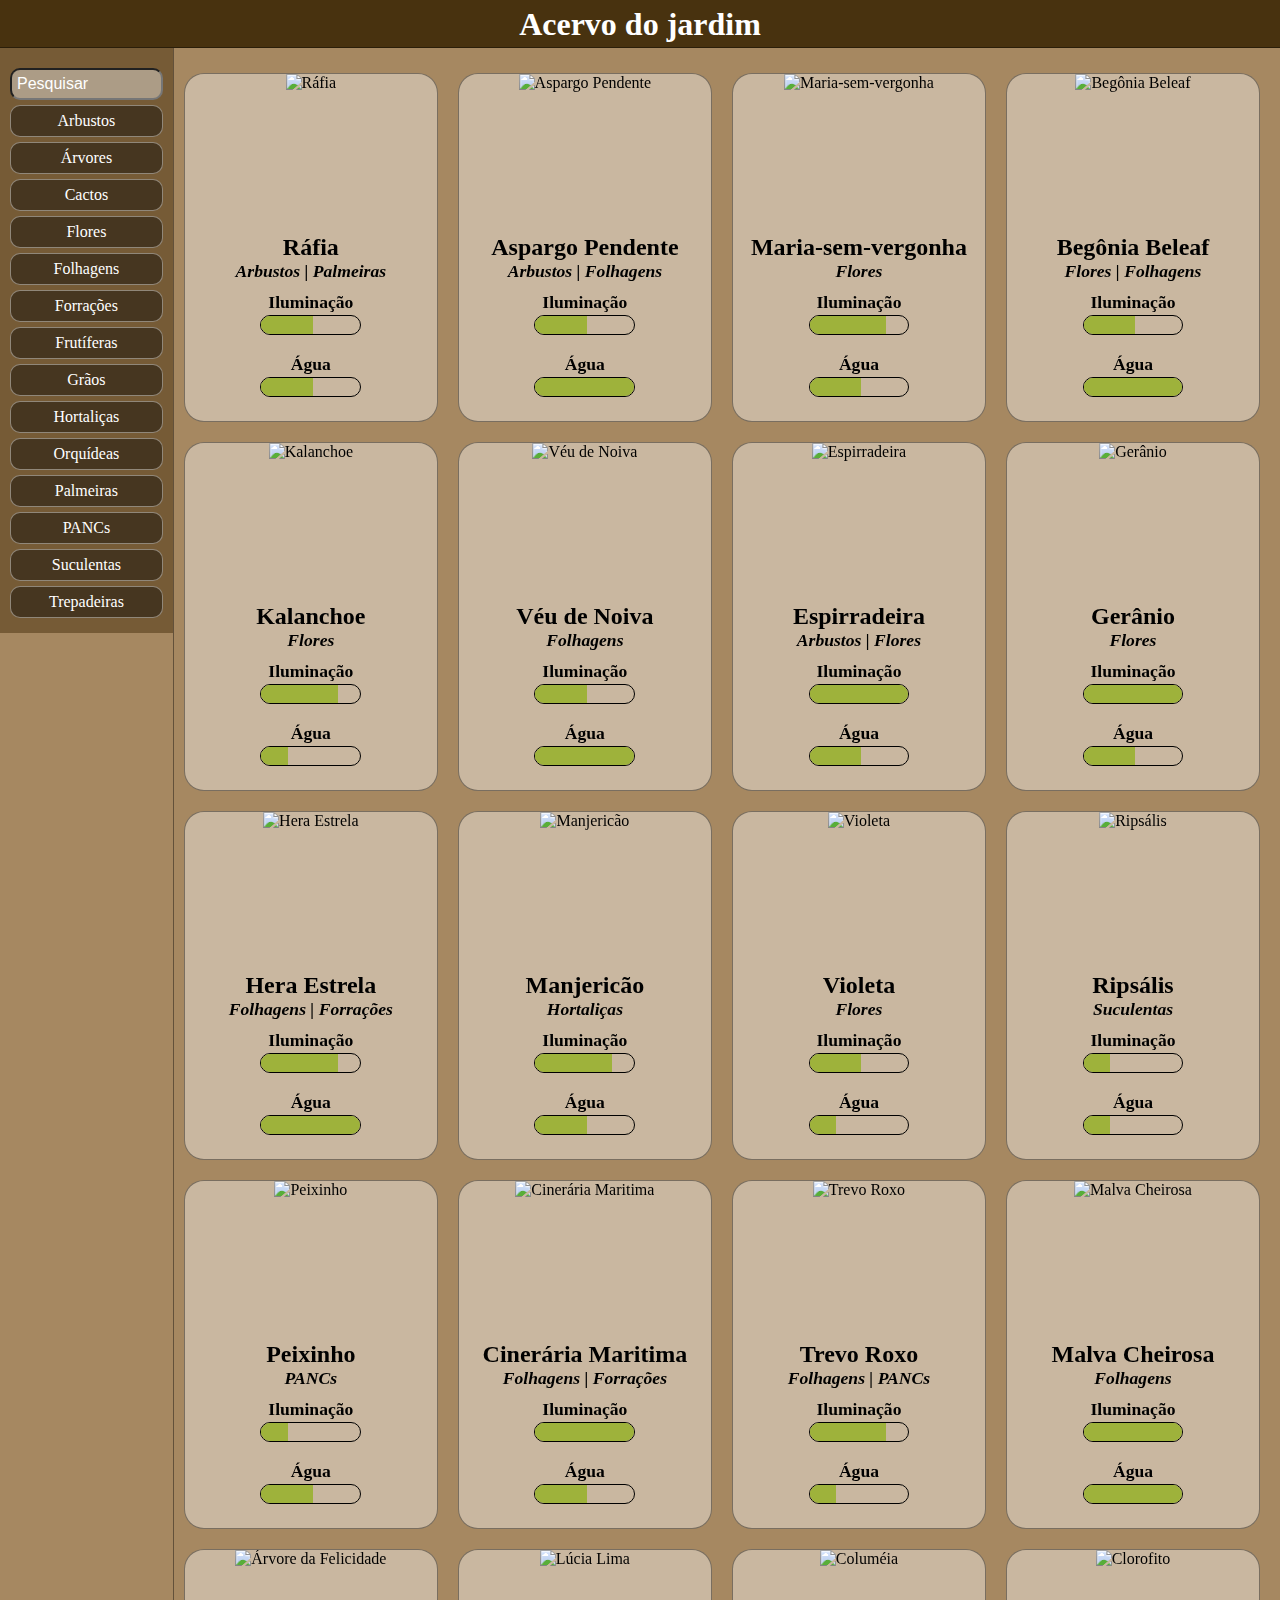
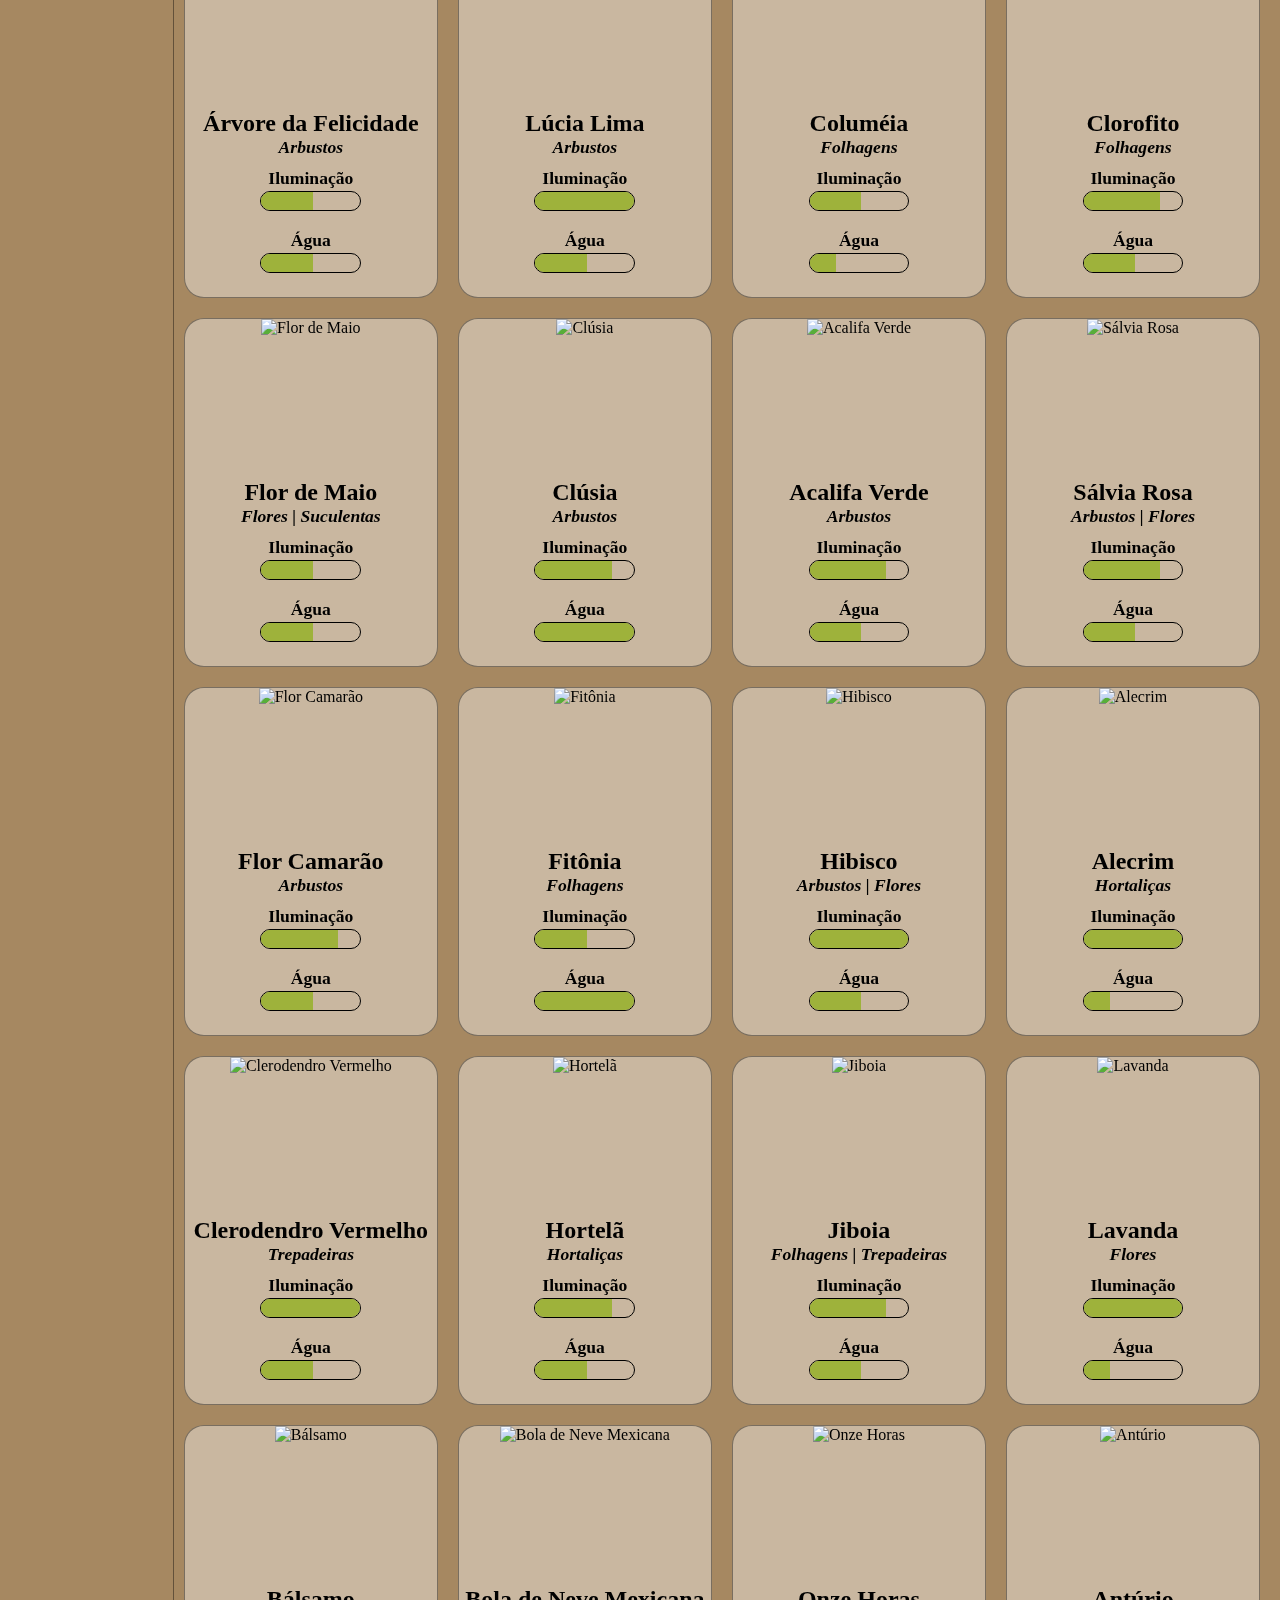
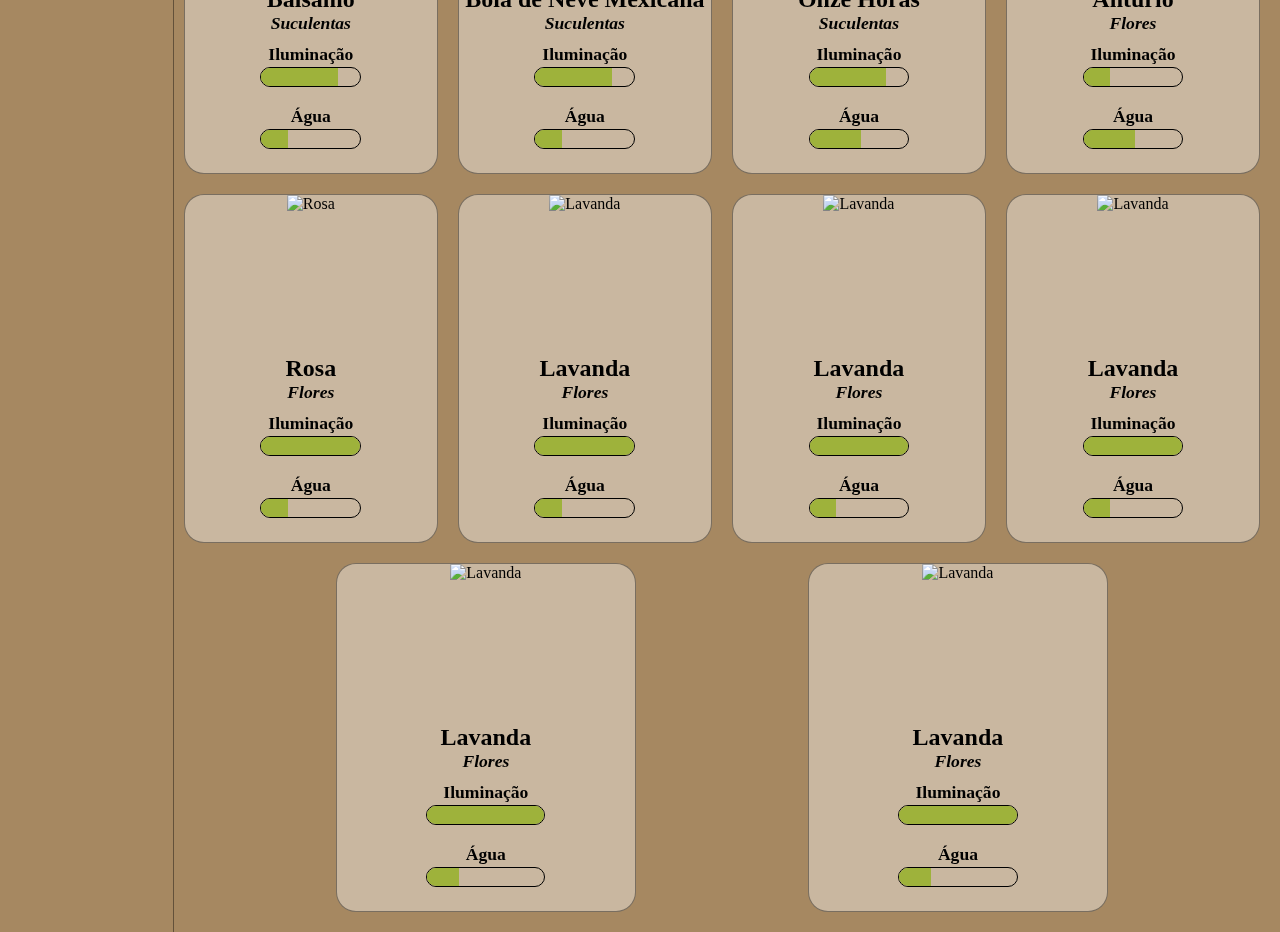
==== commit 96ee3229: "ViewToggler" ====
--- a/index.html
+++ b/index.html
@@ -23,15 +23,20 @@
 
     <main>
         <aside>
-            <input id="searchbar" placeholder="Pesquisar" aria-label="Pesquisa no site"
-                style="width: 100%; padding: 5px 5px 5px 10px;" onkeyup="searchPlants()" type="search">
             <span onclick="show(this)">></span>
             <nav>
                 <ul>
-                    <li><a onclick="searchByTag(this)" href="#">Aquáticas</a></li>
+                    <li><input id="searchbar" placeholder="Pesquisar" 
+                        aria-placeholder="Pesquisa no site" onkeyup="searchPlants()" type="search">
+                    </li>
+                    <li class="viewToggler">
+                        <a onclick="toggleView(this)" href="#">
+                            <i class="fa-solid fa-table-list"></i>
+                        </a>
+                    </li>
+                    <!-- <li><a onclick="searchByTag(this)" href="#">Aquáticas</a></li> -->
                     <li><a onclick="searchByTag(this)" href="#">Arbustos</a></li>
                     <li><a onclick="searchByTag(this)" href="#">Árvores</a></li>
-                    <li><a onclick="searchByTag(this)" href="#">Bromélias</a></li>
                     <li><a onclick="searchByTag(this)" href="#">Cactos</a></li>
                     <li><a onclick="searchByTag(this)" href="#">Flores</a></li>
                     <li><a onclick="searchByTag(this)" href="#">Folhagens</a></li>
@@ -42,7 +47,6 @@
                     <li><a onclick="searchByTag(this)" href="#">Orquídeas</a></li>
                     <li><a onclick="searchByTag(this)" href="#">Palmeiras</a></li>
                     <li><a onclick="searchByTag(this)" href="#">PANCs</a></li>
-                    <li><a onclick="searchByTag(this)" href="#">Samambaias</a></li>
                     <li><a onclick="searchByTag(this)" href="#">Suculentas</a></li>
                     <li><a onclick="searchByTag(this)" href="#">Trepadeiras</a></li>
                 </ul>
@@ -84,6 +88,12 @@
     </main>
     <script>
 
+        const toggleView = () => {
+            document.getElementById('plantas').classList.toggle('expandido');
+            document.querySelector('.viewToggler i').classList.toggle('fa-table-cells-large')
+            document.querySelector('.viewToggler i').classList.toggle('fa-table-list')
+        }
+
         const json =
             [
                 {
@@ -333,6 +343,86 @@
                     "tags": ["Folhagens", "Trepadeiras"],
                     "iluminacao": "setentaecinco",
                     "agua": "cinquenta"
+                },
+                {
+                    "id": 32,
+                    "imgURL": "https://minhasplantas.s3.amazonaws.com/media/plantas/galeria/Lavandula-dentata-10.jpg",
+                    "nome": "Lavanda",
+                    "tags": ["Flores"],
+                    "iluminacao": "cem",
+                    "agua": ""
+                },
+                {
+                    "id": 33,
+                    "imgURL": "https://1.bp.blogspot.com/-m-7di13bTN0/W660oTTsGzI/AAAAAAAAK1s/kPqde-Dq09sHe0IeJYnZNoKmu9bfg3qcQCLcBGAs/s1600/DSC09788.JPG",
+                    "nome": "Bálsamo",
+                    "tags": ["Suculentas"],
+                    "iluminacao": "setentaecinco",
+                    "agua": ""
+                },
+                {
+                    "id": 34,
+                    "imgURL": "https://http2.mlstatic.com/D_NQ_NP_796819-MLB40355568420_012020-O.jpg",
+                    "nome": "Bola de Neve Mexicana",
+                    "tags": ["Suculentas"],
+                    "iluminacao": "setentaecinco",
+                    "agua": ""
+                },
+                {
+                    "id": 32,
+                    "imgURL": "https://upload.wikimedia.org/wikipedia/commons/thumb/f/fb/Portulaca_grandiflora_in_Sedovo_002.jpg/1280px-Portulaca_grandiflora_in_Sedovo_002.jpg",
+                    "nome": "Onze Horas",
+                    "tags": ["Suculentas"],
+                    "iluminacao": "setentaecinco",
+                    "agua": "cinquenta"
+                },
+                {
+                    "id": 32,
+                    "imgURL": "https://casa.abril.com.br/wp-content/uploads/2021/08/como-cultivar-anturio-casa.com-7-the-healthy-house-plant.jpg?quality=95&strip=info&w=1024",
+                    "nome": "Antúrio",
+                    "tags": ["Flores"],
+                    "iluminacao": "vintecinco",
+                    "agua": "cinquenta"
+                },
+                {
+                    "id": 32,
+                    "imgURL": "https://ciclovivo.com.br/wp-content/uploads/2019/07/rosa-vermelha-no-jardim-1024x683.jpg",
+                    "nome": "Rosa",
+                    "tags": ["Flores"],
+                    "iluminacao": "cem",
+                    "agua": "vintecinco"
+                },
+                {
+                    "id": 32,
+                    "imgURL": "https://minhasplantas.s3.amazonaws.com/media/plantas/galeria/Lavandula-dentata-10.jpg",
+                    "nome": "Lavanda",
+                    "tags": ["Flores"],
+                    "iluminacao": "cem",
+                    "agua": ""
+                },
+                {
+                    "id": 32,
+                    "imgURL": "https://minhasplantas.s3.amazonaws.com/media/plantas/galeria/Lavandula-dentata-10.jpg",
+                    "nome": "Lavanda",
+                    "tags": ["Flores"],
+                    "iluminacao": "cem",
+                    "agua": ""
+                },
+                {
+                    "id": 32,
+                    "imgURL": "https://minhasplantas.s3.amazonaws.com/media/plantas/galeria/Lavandula-dentata-10.jpg",
+                    "nome": "Lavanda",
+                    "tags": ["Flores"],
+                    "iluminacao": "cem",
+                    "agua": ""
+                },
+                {
+                    "id": 32,
+                    "imgURL": "https://minhasplantas.s3.amazonaws.com/media/plantas/galeria/Lavandula-dentata-10.jpg",
+                    "nome": "Lavanda",
+                    "tags": ["Flores"],
+                    "iluminacao": "cem",
+                    "agua": ""
                 },
                 {
                     "id": 32,
--- a/css/estilo.css
+++ b/css/estilo.css
@@ -2,13 +2,80 @@
     margin: 0;
     padding: 0;
     box-sizing: border-box;
+}
+
+/* Color Theme Swatches in Hex */
+.areia-1-hex { color: #735E45; }
+.areia-2-hex { color: #D9B88F; }
+.areia-3-hex { color: #A67F5D; }
+.areia-4-hex { color: #403124; }
+.areia-5-hex { color: #594636; }
+
+:root {
+    --primary-color: #48320f;
+    --secondary-color: #a68861;
+    --light-transparent-bg: rgba(255, 255, 255, .4);
+    --dark-transparent-bg: rgba(0, 0, 0, .4);
+    --transparent-bg: rgba(255, 255, 255, .9);
+}
+
+/*Cores dos elementos
+---------------------*/
+header {
+    background: var(--primary-color);
+}
+
+header * {
+    color: #fff;
+}
+
+aside, main aside span, aside nav {
+    background: #765b36;
+}
+
+
+aside *{
+    color: #fff;
+}
+
+aside>nav>ul>li:not(.viewToggler)>a {
+    background: var(--dark-transparent-bg);
+    border: 1px solid var(--light-transparent-bg);
+}
+
+.selecionado, aside>nav li:not(.viewToggler) a:hover {
+    background: var(--light-transparent-bg);
+    border: 1px solid var(--transparent-bg);
     color: #000;
 }
 
-:root {
-    --light-transparent-bg: rgba(255, 255, 255, .4);
-    --dark-transparent-bg: rgba(0, 0, 0, .6);
-    --transparent-bg: rgba(255, 255, 255, .9);
+input[type="search"] {
+    background: var(--light-transparent-bg);
+}
+
+input[type="search"]::placeholder {
+    color: #fff;
+}
+
+main, body {
+    background: var(--secondary-color);
+}
+
+main section * {
+    color: #000;
+}
+
+section > article {
+    background: var(--light-transparent-bg);
+    border: 1px solid var(--dark-transparent-bg);
+}
+
+/*-------------------*/
+
+input[type="search"] {
+    width: 100%;
+    padding: 5px;
+    border-radius: 10px;
 }
 
 a {
@@ -20,15 +87,11 @@
 }
 
 body {
-    background: rgb(158, 178, 59);
-    background: linear-gradient(140deg, rgba(158, 178, 59, 1) 0%, rgba(110, 198, 144, 1) 77%, rgba(70, 215, 213, 1) 100%);
     height: 100%;
 }
 
 header {
     height: 3em;
-    background: rgb(78, 52, 134);
-    background: linear-gradient(140deg, rgba(78, 52, 134, 1) 0%, rgba(52, 82, 134, 1) 50%);
     width: 100%;
     text-align: center;
     border-bottom: 1px solid var(--dark-transparent-bg);
@@ -43,7 +106,6 @@
     width: 100%;
     height: fit-content;
     display: inline-block;
-    background: #345286;
     position: relative;
 }
 
@@ -53,7 +115,7 @@
 aside {
     text-align: center;
     position: sticky;
-    top: -1.9em;
+    top: 0;
     /*hide [aside h2]*/
     padding: 15px 10px 10px;
 
@@ -88,22 +150,20 @@
     margin-right: 5px;
 } */
 
-aside>nav a {
-    font-size: 1.2rem;
+aside>nav>ul>li *:not(i) {
+    font-size: 1rem;
     padding: 7px;
     line-height: 1rem;
-    display: block;
-    background: var(--light-transparent-bg);
-    border: 1px solid var(--dark-transparent-bg);
+    display: block;    
     border-radius: 10px;
     transition: all .1s ease-in;
 }
 
-aside>nav a:hover {
+/* aside>nav a:hover {
     background: var(--dark-transparent-bg);
     border: 1px solid var(--transparent-bg);
     color: #fff;
-}
+} */
 
 /* SECTION
 --------*/
@@ -118,15 +178,12 @@
     flex-wrap: wrap;
     justify-content: space-evenly;
     align-content: space-around;
-    background: var(--light-transparent-bg);
 
     border-left: 1px solid var(--dark-transparent-bg);
 }
 
 section>article {
     flex-grow: 1;
-    background: var(--light-transparent-bg);
-    border: 1px solid var(--dark-transparent-bg);
     text-align: center;
     height: max-content;
     padding-bottom: 15px;
@@ -135,7 +192,7 @@
     display: initial;
 
     border-radius: 20px;
-    flex-basis: 200px;
+    flex-basis: 250px;
     position: relative;
     overflow: hidden;
 }
@@ -158,10 +215,14 @@
     height: 100%;
 }
 
-
-
-article>a>div:not(.tags) h4 {
-    margin-top: 10px;
+.tag {
+    font-size: 1.1em;
+    font-style: italic;
+}
+
+article>a>div h4 {
+    margin: 10px 0 2px;
+    font-size: 1.1em;
 }
 
 section>article>a>div {
@@ -241,12 +302,7 @@
     width: 100%;
 }
 
-
 @media (max-width: 767.98px) {
-
-    html {
-        font-size: 12px;
-    }
 
     aside {
         padding: 0;
@@ -273,7 +329,7 @@
         padding: 7px 5px 5px;
         border: 1px solid black;
         border-left: 0;
-        background: #345286;
+        cursor: pointer;
         color: #fff;
         border-radius: 0 5px 5px 0;
     }
@@ -285,7 +341,7 @@
         left: -220px;
         padding: 10px;
         border-radius: 0 15px 15px 0;
-        background: #345286;
+        /* background: #345286; */
         /*#345286*/
         border: 1px solid var(--dark-transparent-bg);
         border-left: none;
@@ -314,6 +370,27 @@
 
 }
 
+@media (max-width: 576px) {
+
+    section.expandido>article {
+        flex-basis: 100%;
+        max-width: 400px;
+        font-size: 16px;
+    }
+
+    section.expandido>article>div {
+        height: 250px;
+    }
+}
+
+@media (min-width: 576px) {
+    
+    li.viewToggler {
+        display: none;
+    }
+    
+}
+
 /* // Small devices (landscape phones, 576px and up) */
 @media (min-width: 576px) and (max-width: 767.98px) {
     html {
@@ -349,7 +426,7 @@
     aside {
         width: 100%;
         min-width: 120px;
-        max-width: 13%;
+        max-width: 19%;
     }
 
     section#plantas {
@@ -364,6 +441,10 @@
 
     section#plantas {
         width: 83%;
+    }
+
+    aside {
+        max-width: 17%;
     }
 
 }
@@ -374,10 +455,7 @@
         width: 86.5%;
     }
 
-}
-
-.selecionado {
-    background: var(--dark-transparent-bg);
-    border: 1px solid var(--transparent-bg);
-    color: #fff;
+    aside {
+        max-width: 13.5%;
+    }
 }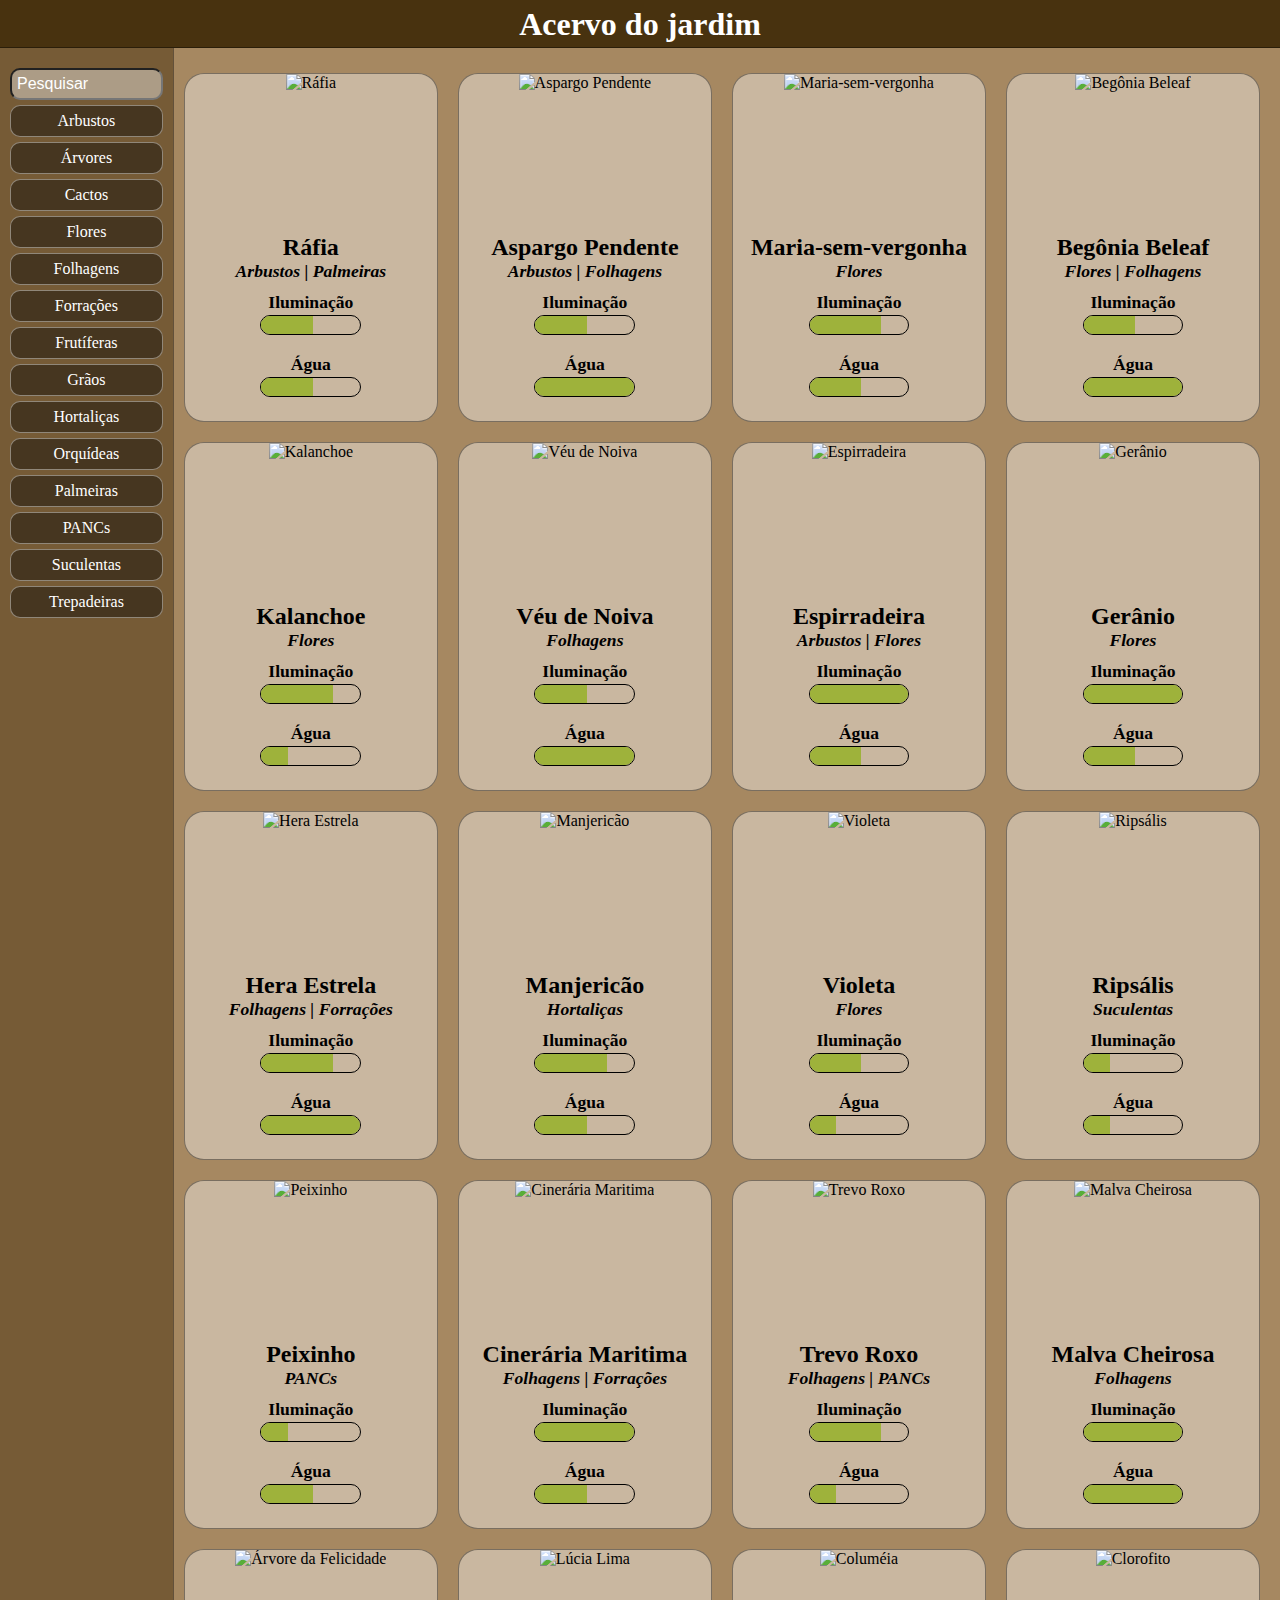
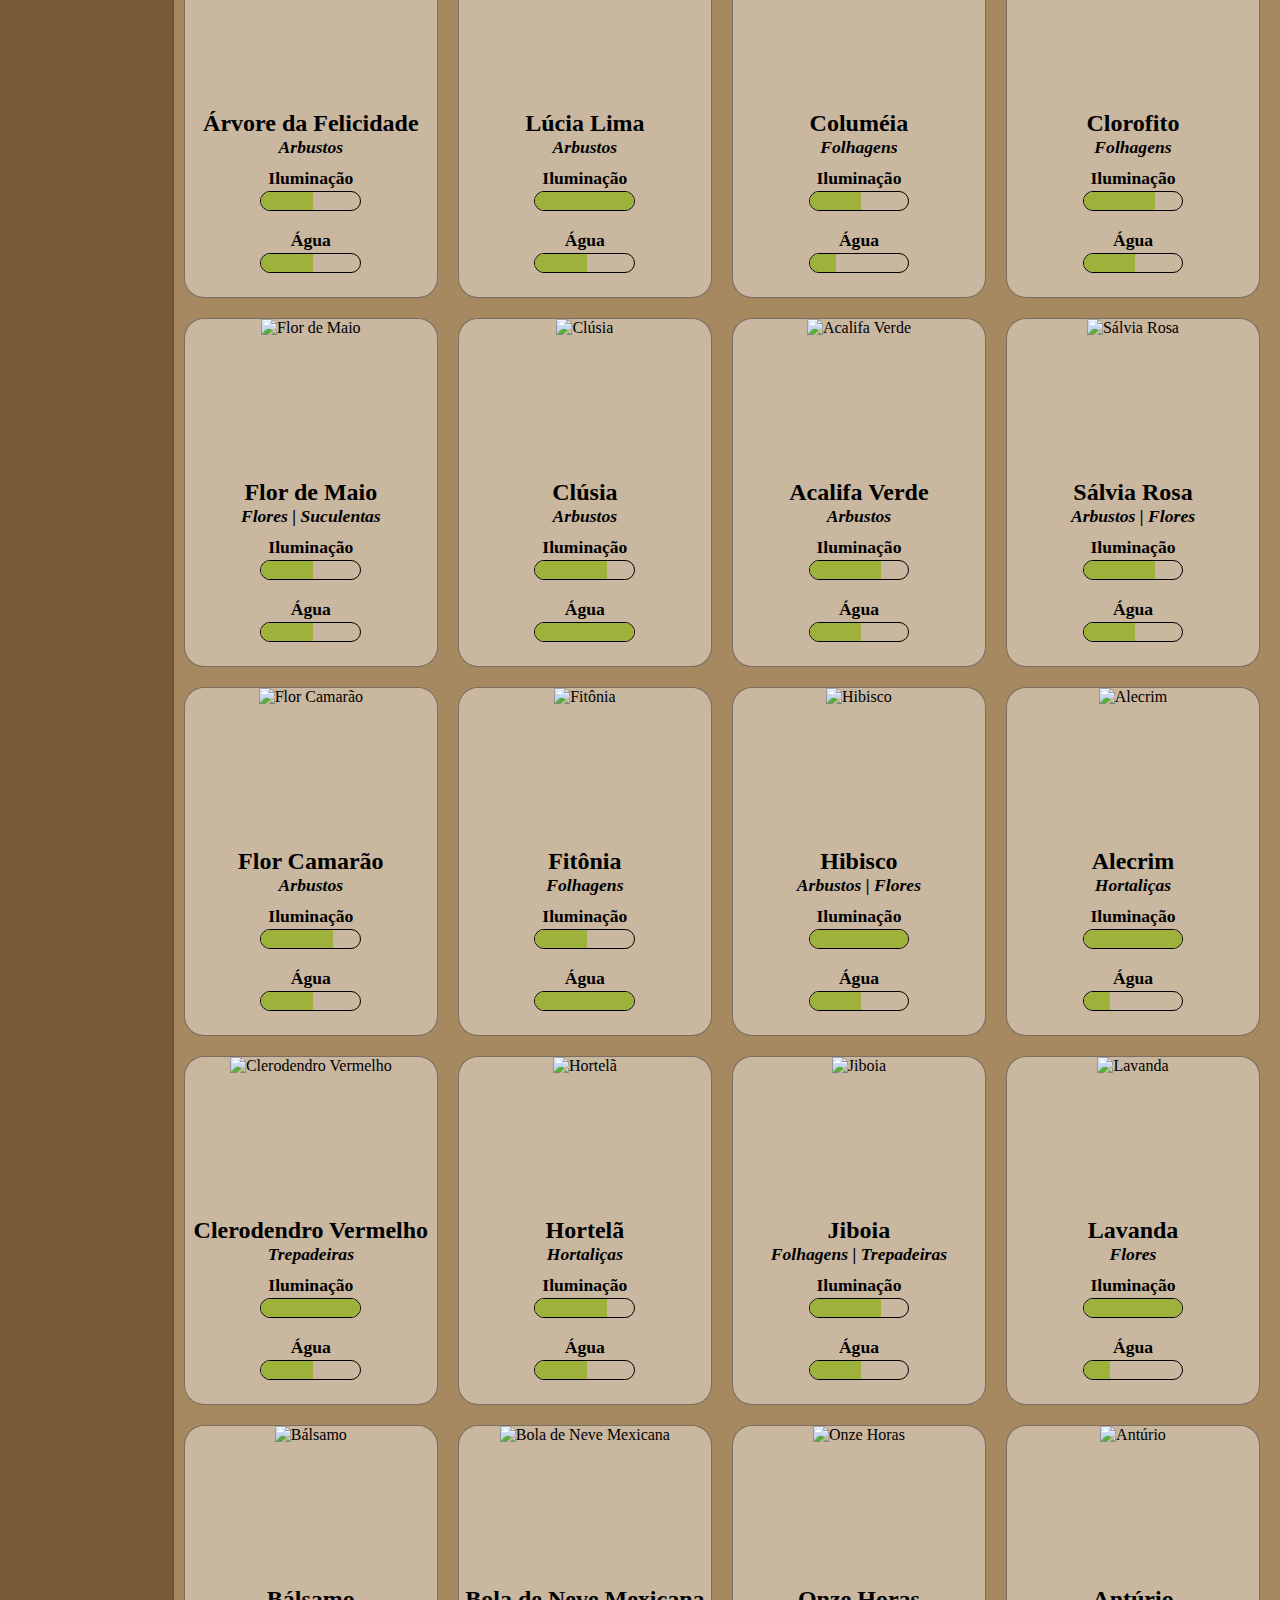
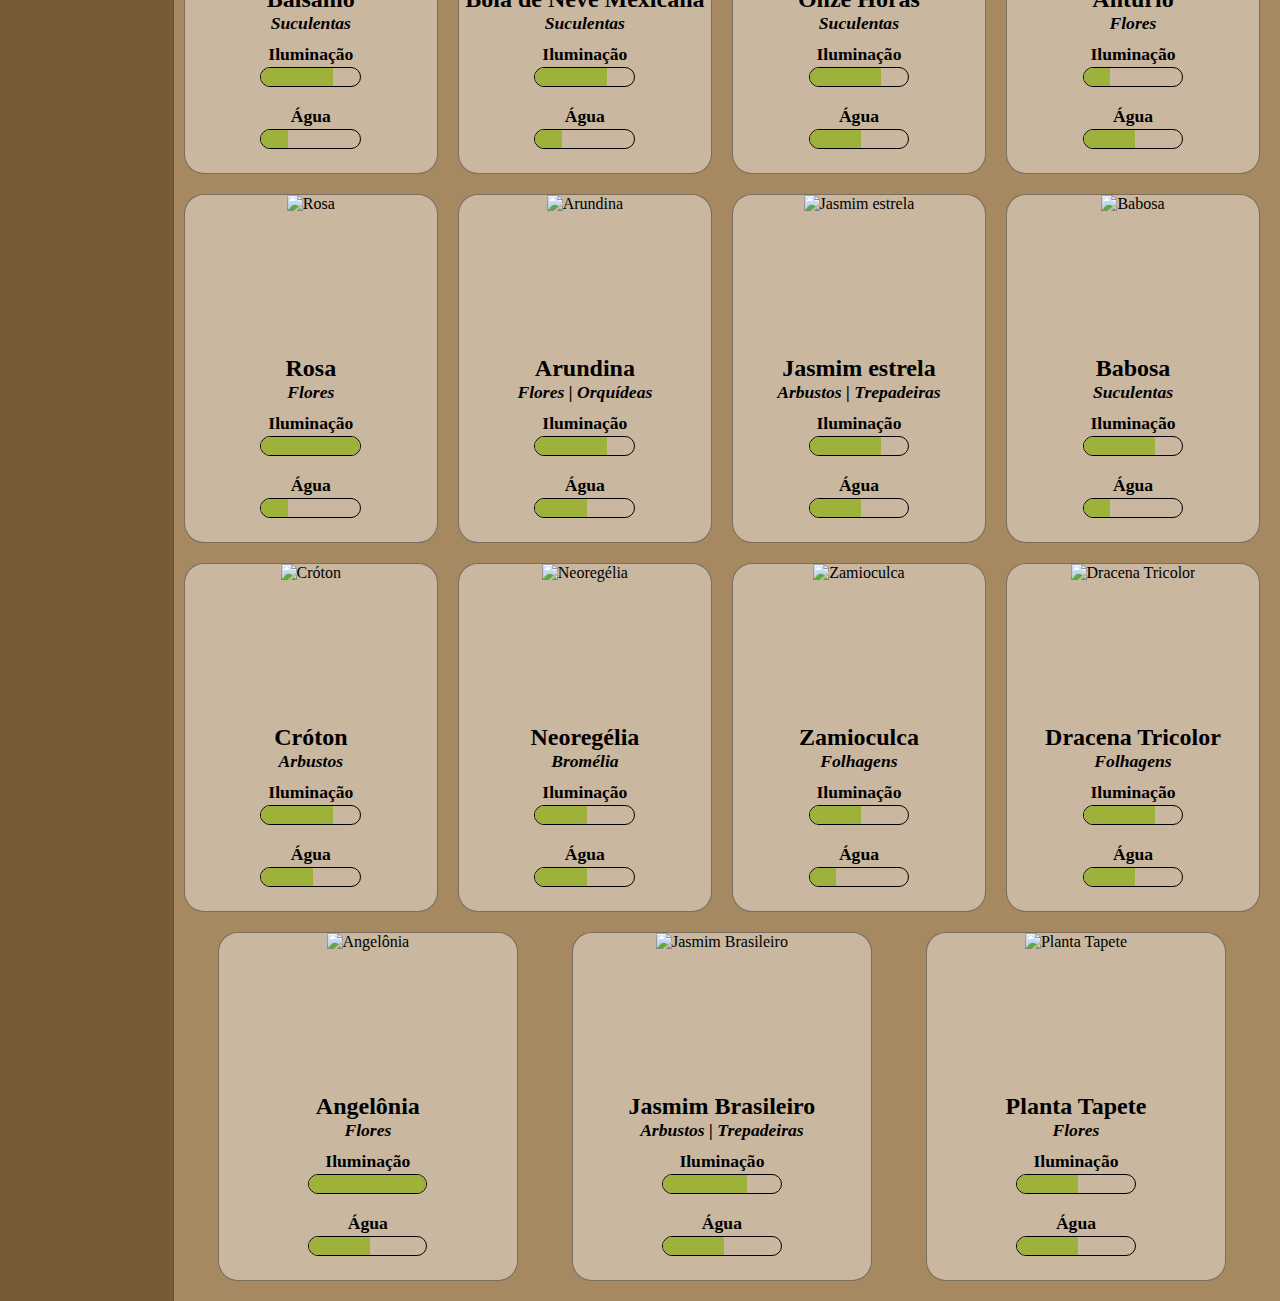
==== commit 3c4d8f34: "Interface" ====
--- a/index.html
+++ b/index.html
@@ -16,7 +16,7 @@
     <title>Home - Plantas</title>
 </head>
 
-<body>
+<body onscroll="sidenavToTop()">
     <header>
         <h1>Acervo do jardim</h1>
     </header>
@@ -26,8 +26,8 @@
             <span onclick="show(this)">></span>
             <nav>
                 <ul>
-                    <li><input id="searchbar" placeholder="Pesquisar" 
-                        aria-placeholder="Pesquisa no site" onkeyup="searchPlants()" type="search">
+                    <li><input id="searchbar" placeholder="Pesquisar" aria-placeholder="Pesquisa no site"
+                            onkeyup="searchPlants()" type="search">
                     </li>
                     <li class="viewToggler">
                         <a onclick="toggleView(this)" href="#">
@@ -94,6 +94,26 @@
             document.querySelector('.viewToggler i').classList.toggle('fa-table-list')
         }
 
+        const sidenavToTop = () => {
+            let headerAltura = document.querySelector('header').offsetHeight
+
+            if ((document.body.offsetWidth + 15) <= 768) {
+                if (document.body.scrollTop > 100 || document.documentElement.scrollTop > headerAltura) {
+                    document.querySelector('aside').style.top = '0em'
+                } else {
+                    document.querySelector('aside').style.top = '3em'
+                }
+            } else if (window.innerHeight >= 600) {
+                if (document.body.scrollTop > 100 || document.documentElement.scrollTop > headerAltura) {
+                    document.querySelector('aside').style.paddingTop = '3%'
+                } else {
+                    document.querySelector('aside').style.paddingTop = '15px'    
+                }
+            } else {
+                document.querySelector('aside').style.paddingTop = '15px'
+            }
+        }
+
         const json =
             [
                 {
@@ -212,7 +232,7 @@
                     "id": 15,
                     "imgURL": "https://cf.shopee.com.br/file/ecd642df269b12d27e619177e5588797",
                     "nome": "Trevo Roxo",
-                    "tags": [ "Folhagens", "PANCs"],
+                    "tags": ["Folhagens", "PANCs"],
                     "iluminacao": "setentaecinco",
                     "agua": ""
                 },
@@ -369,7 +389,7 @@
                     "agua": ""
                 },
                 {
-                    "id": 32,
+                    "id": 35,
                     "imgURL": "https://upload.wikimedia.org/wikipedia/commons/thumb/f/fb/Portulaca_grandiflora_in_Sedovo_002.jpg/1280px-Portulaca_grandiflora_in_Sedovo_002.jpg",
                     "nome": "Onze Horas",
                     "tags": ["Suculentas"],
@@ -377,7 +397,7 @@
                     "agua": "cinquenta"
                 },
                 {
-                    "id": 32,
+                    "id": 36,
                     "imgURL": "https://casa.abril.com.br/wp-content/uploads/2021/08/como-cultivar-anturio-casa.com-7-the-healthy-house-plant.jpg?quality=95&strip=info&w=1024",
                     "nome": "Antúrio",
                     "tags": ["Flores"],
@@ -385,7 +405,7 @@
                     "agua": "cinquenta"
                 },
                 {
-                    "id": 32,
+                    "id": 37,
                     "imgURL": "https://ciclovivo.com.br/wp-content/uploads/2019/07/rosa-vermelha-no-jardim-1024x683.jpg",
                     "nome": "Rosa",
                     "tags": ["Flores"],
@@ -393,44 +413,84 @@
                     "agua": "vintecinco"
                 },
                 {
-                    "id": 32,
-                    "imgURL": "https://minhasplantas.s3.amazonaws.com/media/plantas/galeria/Lavandula-dentata-10.jpg",
-                    "nome": "Lavanda",
-                    "tags": ["Flores"],
-                    "iluminacao": "cem",
-                    "agua": ""
-                },
-                {
-                    "id": 32,
-                    "imgURL": "https://minhasplantas.s3.amazonaws.com/media/plantas/galeria/Lavandula-dentata-10.jpg",
-                    "nome": "Lavanda",
-                    "tags": ["Flores"],
-                    "iluminacao": "cem",
-                    "agua": ""
-                },
-                {
-                    "id": 32,
-                    "imgURL": "https://minhasplantas.s3.amazonaws.com/media/plantas/galeria/Lavandula-dentata-10.jpg",
-                    "nome": "Lavanda",
-                    "tags": ["Flores"],
-                    "iluminacao": "cem",
-                    "agua": ""
-                },
-                {
-                    "id": 32,
-                    "imgURL": "https://minhasplantas.s3.amazonaws.com/media/plantas/galeria/Lavandula-dentata-10.jpg",
-                    "nome": "Lavanda",
-                    "tags": ["Flores"],
-                    "iluminacao": "cem",
-                    "agua": ""
-                },
-                {
-                    "id": 32,
-                    "imgURL": "https://minhasplantas.s3.amazonaws.com/media/plantas/galeria/Lavandula-dentata-10.jpg",
-                    "nome": "Lavanda",
-                    "tags": ["Flores"],
-                    "iluminacao": "cem",
-                    "agua": ""
+                    "id": 38,
+                    "imgURL": "https://minhasplantas.s3.amazonaws.com/media/plantas/galeria/Arundina-bambusifolia-02.jpg",
+                    "nome": "Arundina",
+                    "tags": ["Flores", "Orquídeas"],
+                    "iluminacao": "setentaecinco",
+                    "agua": "cinquenta"
+                },
+                {
+                    "id": 39,
+                    "imgURL": "https://www.bertoncelogarden.com.br/wp-content/uploads/2021/09/jasmim-estrela-1-800x667.png",
+                    "nome": "Jasmim estrela",
+                    "tags": ["Arbustos", "Trepadeiras"],
+                    "iluminacao": "setentaecinco",
+                    "agua": "cinquenta"
+                },
+                {
+                    "id": 40,
+                    "imgURL": "https://blog.plantei.com.br/wp-content/uploads/2017/12/Babosa-Capa-1.jpg",
+                    "nome": "Babosa",
+                    "tags": ["Suculentas"],
+                    "iluminacao": "setentaecinco",
+                    "agua": "vintecinco"
+                },
+                {
+                    "id": 41,
+                    "imgURL": "https://http2.mlstatic.com/D_NQ_NP_855238-MLB28343186089_102018-O.jpg",
+                    "nome": "Cróton",
+                    "tags": ["Arbustos"],
+                    "iluminacao": "setentaecinco",
+                    "agua": "cinquenta"
+                },
+                {
+                    "id": 42,
+                    "imgURL": "https://www.tuacasa.com.br/wp-content/uploads/2019/06/bromelia-4-730x449.jpg",
+                    "nome": "Neoregélia",
+                    "tags": ["Bromélia"],
+                    "iluminacao": "cinquenta",
+                    "agua": "cinquenta"
+                },
+                {
+                    "id": 43,
+                    "imgURL": "https://folhago.com.br/blogs/viagens-baratas/wp-content/uploads/2021/12/como-cultivar-zamioculca-1.png",
+                    "nome": "Zamioculca",
+                    "tags": ["Folhagens"],
+                    "iluminacao": "cinquenta",
+                    "agua": ""
+                },
+                {
+                    "id": 44,
+                    "imgURL": "http://static3.tcdn.com.br/img/img_prod/450860/muda_de_dracena_tricolor_322_3_20190611093734.jpg",
+                    "nome": "Dracena Tricolor",
+                    "tags": ["Folhagens"],
+                    "iluminacao": "setentaecinco",
+                    "agua": "cinquenta"
+                },
+                {
+                    "id": 45,
+                    "imgURL": "https://www.floresefolhagens.com.br/wp-content/uploads/2019/08/angelonia-angelonia-angustifolia.jpg",
+                    "nome": "Angelônia",
+                    "tags": ["Flores"],
+                    "iluminacao": "cem",
+                    "agua": "cinquenta"
+                },
+                {
+                    "id": 46,
+                    "imgURL": "https://www.sitiodamata.com.br/pub/media/catalog/product/cache/02a967fa0e464fd60865ccf512e40f92/d/i/dipladenia-mandevilla-splendens-1-1-e1608183614996.jpg",
+                    "nome": "Jasmim Brasileiro",
+                    "tags": ["Arbustos", "Trepadeiras"],
+                    "iluminacao": "setentaecinco",
+                    "agua": "cinquenta"
+                },
+                {
+                    "id": 47,
+                    "imgURL": "https://guiadecomoplantar.com/wp-content/uploads/2020/10/Planta-Tapete-Saiba-Tudo-Sobre-Essa-Planta.jpg",
+                    "nome": "Planta Tapete",
+                    "tags": ["Flores"],
+                    "iluminacao": "cinquenta",
+                    "agua": "cinquenta"
                 }
             ]
 
--- a/css/estilo.css
+++ b/css/estilo.css
@@ -29,7 +29,7 @@
     color: #fff;
 }
 
-aside, main aside span, aside nav {
+aside, main aside span, aside nav, main {
     background: #765b36;
 }
 
@@ -38,14 +38,14 @@
     color: #fff;
 }
 
-aside>nav>ul>li:not(.viewToggler)>a {
+aside>nav>ul>li:not(.viewToggler) a {
     background: var(--dark-transparent-bg);
     border: 1px solid var(--light-transparent-bg);
 }
 
 .selecionado, aside>nav li:not(.viewToggler) a:hover {
-    background: var(--light-transparent-bg);
-    border: 1px solid var(--transparent-bg);
+    background: var(--light-transparent-bg) !important;
+    border: 1px solid var(--transparent-bg) !important;
     color: #000;
 }
 
@@ -57,7 +57,7 @@
     color: #fff;
 }
 
-main, body {
+section, body {
     background: var(--secondary-color);
 }
 
@@ -116,9 +116,9 @@
     text-align: center;
     position: sticky;
     top: 0;
-    /*hide [aside h2]*/
     padding: 15px 10px 10px;
 
+    transition: padding-top .2s ease;
     display: inline-block;
 }
 
@@ -282,7 +282,7 @@
 }
 
 section>article span:first-of-type.setentaecinco::after {
-    width: 75%;
+    width: 70%;
 }
 
 section>article span:first-of-type.cem::after {
@@ -311,7 +311,7 @@
         height: 400px;
         position: fixed;
         overflow: hidden;
-        top: 50px;
+        top: 3em;
         margin: 0;
         z-index: 999;
         background: none;
@@ -322,11 +322,13 @@
     }
 
     main aside span {
-        width: 20px;
-        height: 27px;
+        width: auto;
+        height: 30px;
+        line-height: 20px;
+        font-size: 1.2em;
         box-sizing: border-box;
         float: left;
-        padding: 7px 5px 5px;
+        padding: 5px 10px;
         border: 1px solid black;
         border-left: 0;
         cursor: pointer;
@@ -337,7 +339,7 @@
     aside nav {
         transition: left .3s ease-out;
         position: absolute;
-        top: 24px;
+        top: 28px;
         left: -220px;
         padding: 10px;
         border-radius: 0 15px 15px 0;
@@ -372,11 +374,19 @@
 
 @media (max-width: 576px) {
 
+    html {
+        font-size: 12px;
+    }
+
     section.expandido>article {
         flex-basis: 100%;
         max-width: 400px;
         font-size: 16px;
     }
+    
+    section.expandido>article>a>div {
+        width: 60%;
+    }
 
     section.expandido>article>div {
         height: 250px;
@@ -388,7 +398,7 @@
     li.viewToggler {
         display: none;
     }
-    
+
 }
 
 /* // Small devices (landscape phones, 576px and up) */
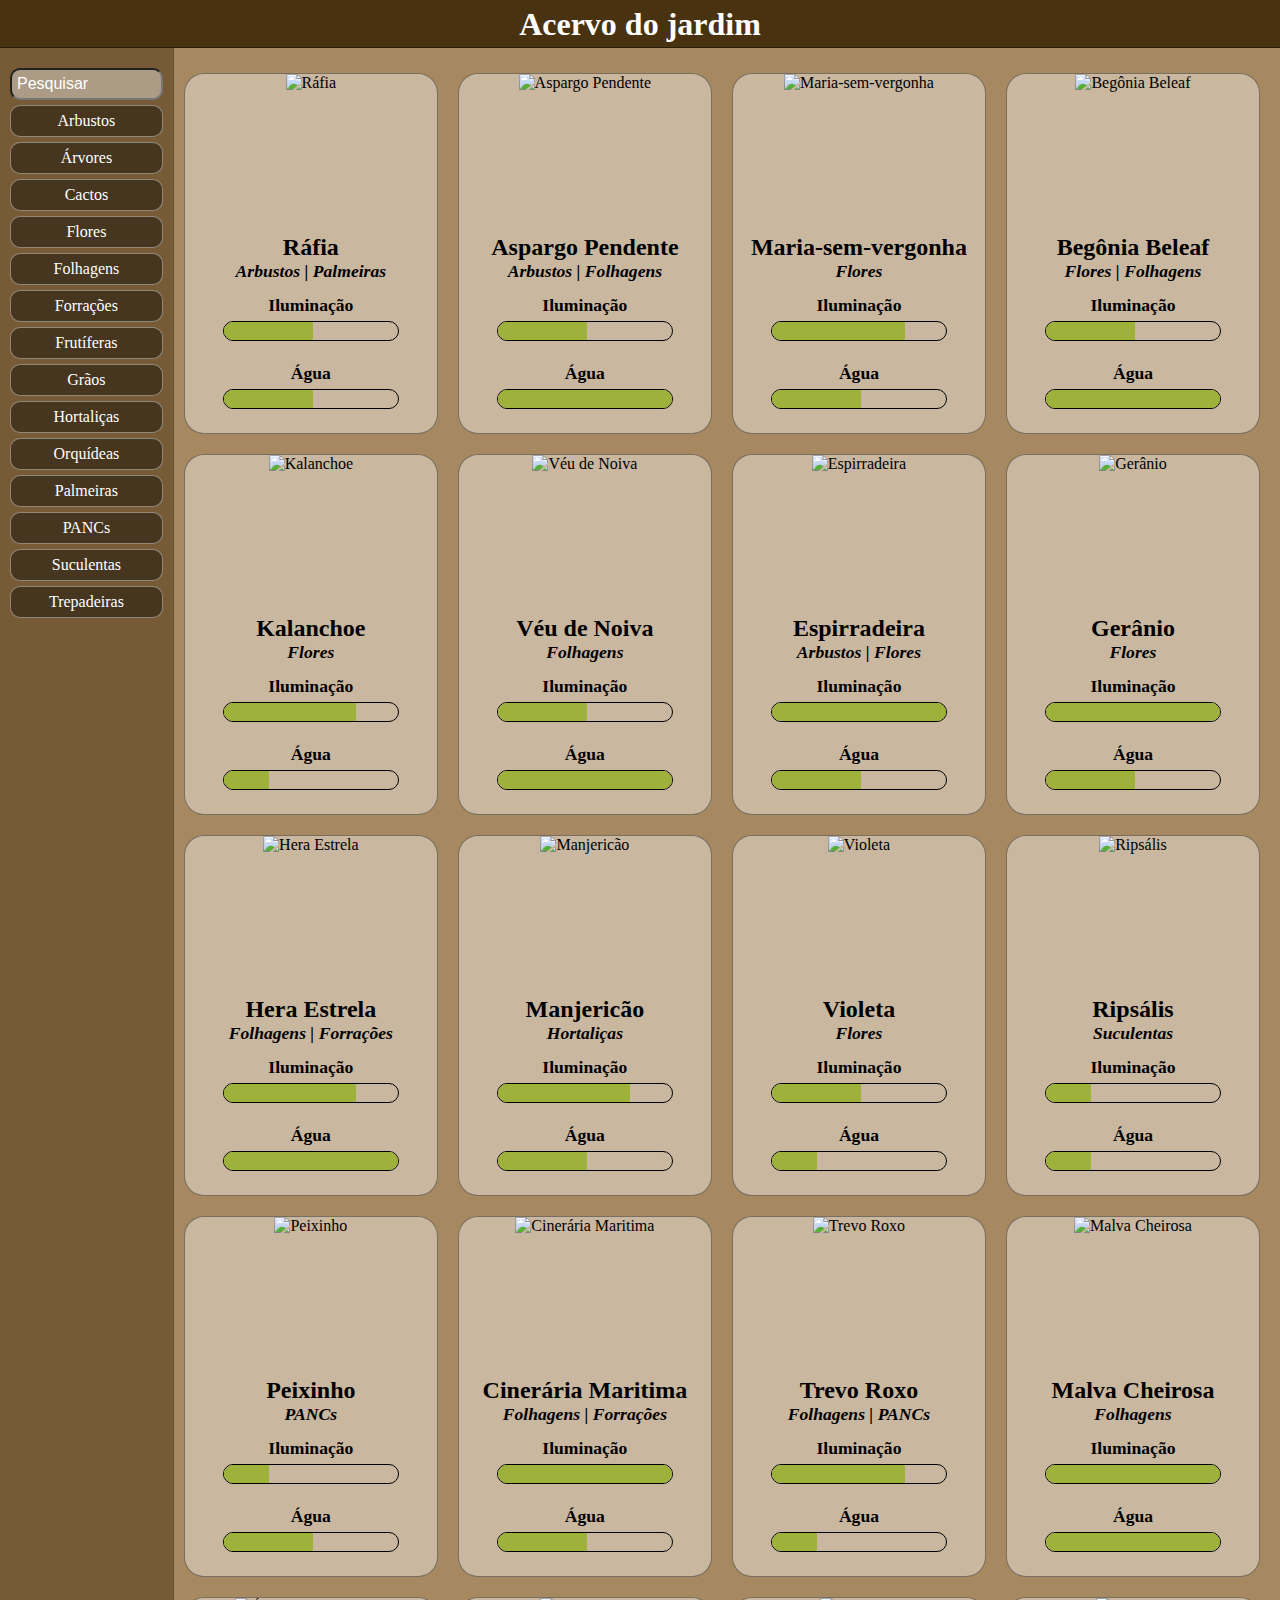
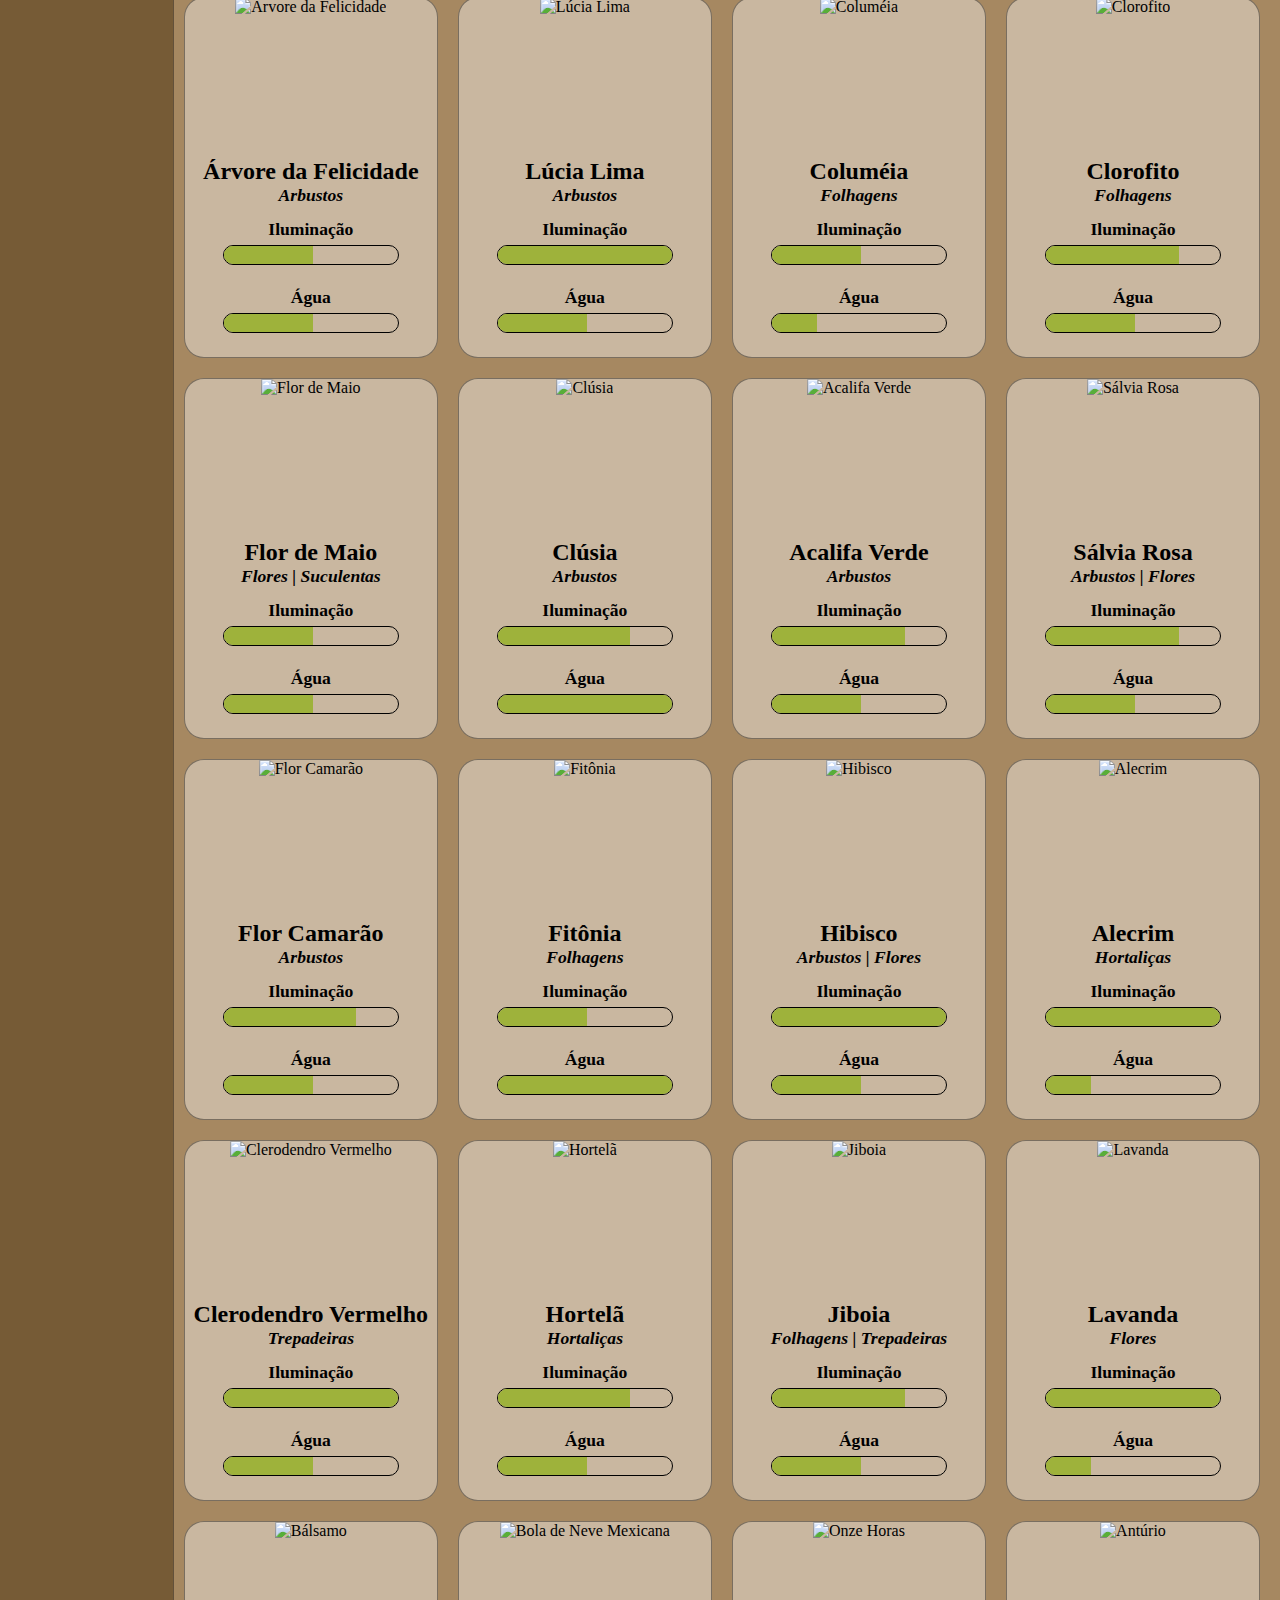
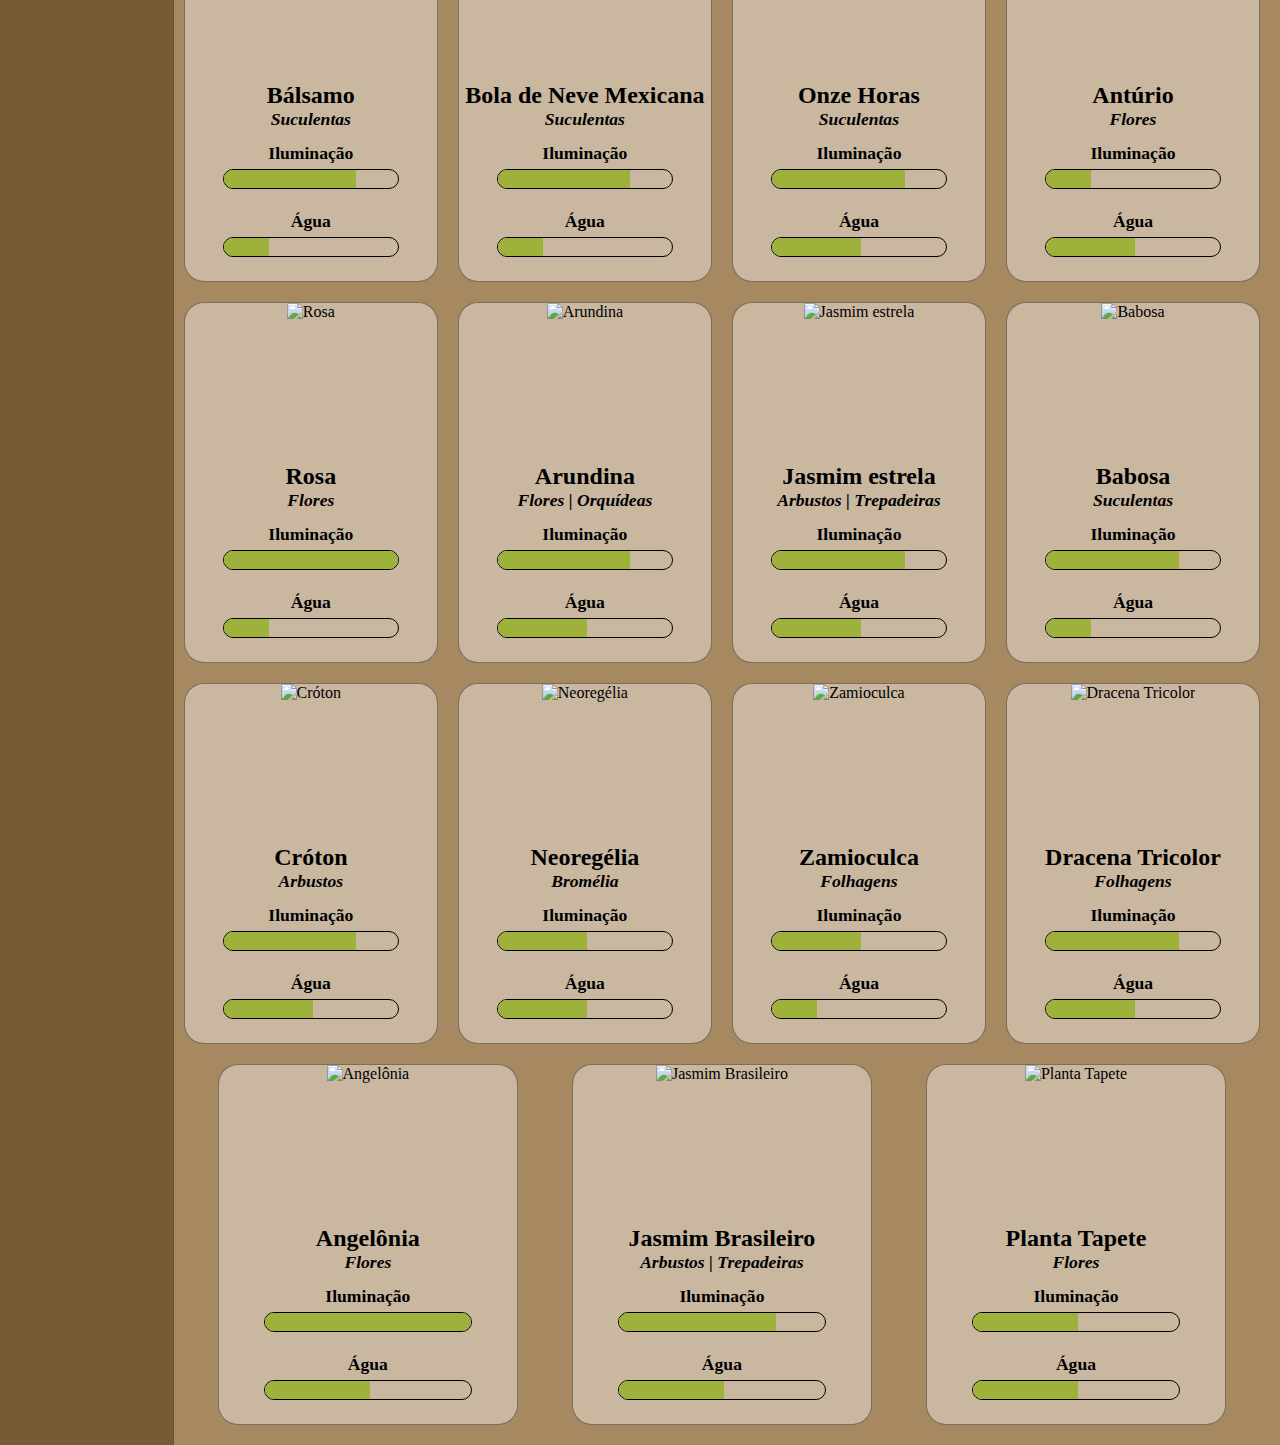
==== commit 5232def2: "Ajustes e adições" ====
--- a/index.html
+++ b/index.html
@@ -11,8 +11,10 @@
     <link href="https://fonts.googleapis.com/icon?family=Material+Icons" rel="stylesheet">
 
     <link rel="stylesheet" href="css/normalize.css">
+    <link rel="stylesheet" href="css/estilo.css">
 
-    <link rel="stylesheet" href="css/estilo.css">
+    <script src="./plantas.json"></script>
+    <script src="./javascript/script.js"></script>
     <title>Home - Plantas</title>
 </head>
 
@@ -23,44 +25,47 @@
 
     <main>
         <aside>
-            <span onclick="show(this)">></span>
-            <nav>
-                <ul>
-                    <li><input id="searchbar" placeholder="Pesquisar" aria-placeholder="Pesquisa no site"
-                            onkeyup="searchPlants()" type="search">
-                    </li>
-                    <li class="viewToggler">
-                        <a onclick="toggleView(this)" href="#">
-                            <i class="fa-solid fa-table-list"></i>
-                        </a>
-                    </li>
-                    <!-- <li><a onclick="searchByTag(this)" href="#">Aquáticas</a></li> -->
-                    <li><a onclick="searchByTag(this)" href="#">Arbustos</a></li>
-                    <li><a onclick="searchByTag(this)" href="#">Árvores</a></li>
-                    <li><a onclick="searchByTag(this)" href="#">Cactos</a></li>
-                    <li><a onclick="searchByTag(this)" href="#">Flores</a></li>
-                    <li><a onclick="searchByTag(this)" href="#">Folhagens</a></li>
-                    <li><a onclick="searchByTag(this)" href="#">Forrações</a></li>
-                    <li><a onclick="searchByTag(this)" href="#">Frutíferas</a></li>
-                    <li><a onclick="searchByTag(this)" href="#">Grãos</a></li>
-                    <li><a onclick="searchByTag(this)" href="#">Hortaliças</a></li>
-                    <li><a onclick="searchByTag(this)" href="#">Orquídeas</a></li>
-                    <li><a onclick="searchByTag(this)" href="#">Palmeiras</a></li>
-                    <li><a onclick="searchByTag(this)" href="#">PANCs</a></li>
-                    <li><a onclick="searchByTag(this)" href="#">Suculentas</a></li>
-                    <li><a onclick="searchByTag(this)" href="#">Trepadeiras</a></li>
-                </ul>
-            </nav>
+            <div class="asideContainer">
+                <span onclick="show(this)"><a href="#">></a></span>
+                <nav>
+                    <ul>
+                        <li><input id="searchbar" placeholder="Pesquisar" aria-placeholder="Pesquisa no site"
+                                onkeyup="searchPlants()" type="search">
+                        </li>
+                        <li class="viewToggler">
+                            <a onclick="toggleView(this)" href="#">
+                                <i class="fa-solid fa-table-list"></i>
+                            </a>
+                        </li>
+                        <!-- <li><a onclick="searchByTag(this)" href="#">Aquáticas</a></li> -->
+                        <li><a onclick="searchByTag(this)" href="#">Arbustos</a></li>
+                        <li><a onclick="searchByTag(this)" href="#">Árvores</a></li>
+                        <li><a onclick="searchByTag(this)" href="#">Cactos</a></li>
+                        <li><a onclick="searchByTag(this)" href="#">Flores</a></li>
+                        <li><a onclick="searchByTag(this)" href="#">Folhagens</a></li>
+                        <li><a onclick="searchByTag(this)" href="#">Forrações</a></li>
+                        <li><a onclick="searchByTag(this)" href="#">Frutíferas</a></li>
+                        <li><a onclick="searchByTag(this)" href="#">Grãos</a></li>
+                        <li><a onclick="searchByTag(this)" href="#">Hortaliças</a></li>
+                        <li><a onclick="searchByTag(this)" href="#">Orquídeas</a></li>
+                        <li><a onclick="searchByTag(this)" href="#">Palmeiras</a></li>
+                        <li><a onclick="searchByTag(this)" href="#">PANCs</a></li>
+                        <li><a onclick="searchByTag(this)" href="#">Suculentas</a></li>
+                        <li><a onclick="searchByTag(this)" href="#">Trepadeiras</a></li>
+                    </ul>
+                </nav>
+            </div>
+            
         </aside>
 
         <section id="plantas">
 
-            <!-- #Estrutura modelo# 
-                <article class="Rafia">
+            <!-- #Estrutura modelo#  -->
+                <!-- <article class="Rafia" tipo="Arbustos Árvores">
                 <div>
                     <img src="https://upload.wikimedia.org/wikipedia/commons/7/7d/Rhapis_excelsa.jpg" alt="">
                 </div>
-                <a href="#">
+                <div>
                     <h2>Ráfia</h2>
                     <h4 class="tag">Palmeiras | Arbustos</h4>
                     <div>
@@ -79,7 +84,7 @@
                             <i class="fa-solid fa-bottle-water"></i>
                         </div>
                     </div>
-                </a>
+                </div>
             </article> -->
 
 
@@ -88,543 +93,6 @@
     </main>
     <script>
 
-        const toggleView = () => {
-            document.getElementById('plantas').classList.toggle('expandido');
-            document.querySelector('.viewToggler i').classList.toggle('fa-table-cells-large')
-            document.querySelector('.viewToggler i').classList.toggle('fa-table-list')
-        }
-
-        const sidenavToTop = () => {
-            let headerAltura = document.querySelector('header').offsetHeight
-
-            if ((document.body.offsetWidth + 15) <= 768) {
-                if (document.body.scrollTop > 100 || document.documentElement.scrollTop > headerAltura) {
-                    document.querySelector('aside').style.top = '0em'
-                } else {
-                    document.querySelector('aside').style.top = '3em'
-                }
-            } else if (window.innerHeight >= 600) {
-                if (document.body.scrollTop > 100 || document.documentElement.scrollTop > headerAltura) {
-                    document.querySelector('aside').style.paddingTop = '3%'
-                } else {
-                    document.querySelector('aside').style.paddingTop = '15px'    
-                }
-            } else {
-                document.querySelector('aside').style.paddingTop = '15px'
-            }
-        }
-
-        const json =
-            [
-                {
-                    "id": 1,
-                    "imgURL": "https://upload.wikimedia.org/wikipedia/commons/7/7d/Rhapis_excelsa.jpg",
-                    "nome": "Ráfia",
-                    "tags": ["Arbustos", "Palmeiras"],
-                    "iluminacao": "cinquenta",
-                    "agua": "cinquenta"
-                },
-                {
-                    "id": 2,
-                    "imgURL": "https://hmjardins.com.br/tok/wp-content/uploads/2015/06/Alfinetes-de-Dama.jpg",
-                    "nome": "Aspargo Pendente",
-                    "tags": ["Arbustos", "Folhagens"],
-                    "iluminacao": "cinquenta",
-                    "agua": "cem"
-                },
-                {
-                    "id": 3,
-                    "imgURL": "https://s2.glbimg.com/T3SPz9_QPyp7cWonF-57nGrnxRs=/512x320/smart/e.glbimg.com/og/ed/f/original/2022/02/02/flores_1.jpg",
-                    "nome": "Maria-sem-vergonha",
-                    "tags": ["Flores"],
-                    "iluminacao": "setentaecinco",
-                    "agua": "cinquenta"
-                },
-                {
-                    "id": 4,
-                    "imgURL": "http://cdn.shopify.com/s/files/1/0255/9760/8011/products/88485-01-BAKI.jpg?v=1639535686",
-                    "nome": "Begônia Beleaf",
-                    "tags": ["Flores", "Folhagens"],
-                    "iluminacao": "cinquenta",
-                    "agua": "cem"
-                },
-                {
-                    "id": 5,
-                    "imgURL": "https://cdn11.bigcommerce.com/s-zcaei8b2q4/images/stencil/480x480/products/3356/5368/kalanchoe-blossfeldiana-demeter-orange__73663.1615749913.jpg?c=1",
-                    "nome": "Kalanchoe",
-                    "tags": ["Flores"],
-                    "iluminacao": "setentaecinco",
-                    "agua": ""
-                },
-                {
-                    "id": 6,
-                    "imgURL": "https://www.cultivando.com.br/wp-content/uploads/2016/08/vei-de-noiva-e1471278510488.jpg",
-                    "nome": "Véu de Noiva",
-                    "tags": ["Folhagens"],
-                    "iluminacao": "cinquenta",
-                    "agua": "cem"
-                },
-                {
-                    "id": 7,
-                    "imgURL": "https://bs.plantnet.org/image/o/58dab0b61dd48edff51c57394683139cb294ade8",
-                    "nome": "Espirradeira",
-                    "tags": ["Arbustos", "Flores"],
-                    "iluminacao": "cem",
-                    "agua": "cinquenta"
-                },
-                {
-                    "id": 8,
-                    "imgURL": "https://i0.wp.com/guiadecomoplantar.com/wp-content/uploads/2019/10/Como-Plantar-Ger%C3%A2nio.jpg?resize=648%2C432&ssl=1",
-                    "nome": "Gerânio",
-                    "tags": ["Flores"],
-                    "iluminacao": "cem",
-                    "agua": "cinquenta"
-                },
-                {
-                    "id": 9,
-                    "imgURL": "https://cf.shopee.com.br/file/bb581689ee643f1bd92d63779fa12396",
-                    "nome": "Hera Estrela",
-                    "tags": ["Folhagens", "Forrações"],
-                    "iluminacao": "setentaecinco",
-                    "agua": "cem"
-                },
-                {
-                    "id": 10,
-                    "imgURL": "https://s2.glbimg.com/K5EywHvZM2LzirvLBmZH9iEMtm4=/780x440/e.glbimg.com/og/ed/f/original/2018/04/20/basil-total-2759319_1280.jpg",
-                    "nome": "Manjericão",
-                    "tags": ["Hortaliças"],
-                    "iluminacao": "setentaecinco",
-                    "agua": "cinquenta"
-                },
-                {
-                    "id": 11,
-                    "imgURL": "https://ornamentalis.com/wp-content/uploads/2018/02/violeta-africana-porque-no-florece-750x588.jpg",
-                    "nome": "Violeta",
-                    "tags": ["Flores"],
-                    "iluminacao": "cinquenta",
-                    "agua": ""
-                },
-                {
-                    "id": 12,
-                    "imgURL": "https://www.mundoecologia.com.br/wp-content/uploads/2019/12/Cacto-Rhipsalis-De-Flor-Amarela-6.jpg",
-                    "nome": "Ripsális",
-                    "tags": ["Suculentas"],
-                    "iluminacao": "vintecinco",
-                    "agua": ""
-                },
-                {
-                    "id": 13,
-                    "imgURL": "https://conteudo.imguol.com.br/blogs/221/files/2020/06/iStock-1005388108.jpg",
-                    "nome": "Peixinho",
-                    "tags": ["PANCs"],
-                    "iluminacao": "vintecinco",
-                    "agua": "cinquenta"
-                },
-                {
-                    "id": 14,
-                    "imgURL": "https://www.floresefolhagens.com.br/wp-content/uploads/2015/05/cineraria-maritima-senecio-douglasii-1-6.jpg",
-                    "nome": "Cinerária Maritima",
-                    "tags": ["Folhagens", "Forrações"],
-                    "iluminacao": "cem",
-                    "agua": "cinquenta"
-                },
-                {
-                    "id": 15,
-                    "imgURL": "https://cf.shopee.com.br/file/ecd642df269b12d27e619177e5588797",
-                    "nome": "Trevo Roxo",
-                    "tags": ["Folhagens", "PANCs"],
-                    "iluminacao": "setentaecinco",
-                    "agua": ""
-                },
-                {
-                    "id": 16,
-                    "imgURL": "https://vivoplantas.com.br/wp-content/uploads/2017/12/malva.jpg",
-                    "nome": "Malva Cheirosa",
-                    "tags": ["Folhagens"],
-                    "iluminacao": "cem",
-                    "agua": "cem"
-                },
-                {
-                    "id": 17,
-                    "imgURL": "https://construindodecor.com.br/wp-content/uploads/2018/04/Arvore-Felicidade.jpg",
-                    "nome": "Árvore da Felicidade",
-                    "tags": ["Arbustos"],
-                    "iluminacao": "cinquenta",
-                    "agua": "cinquenta"
-                },
-                {
-                    "id": 18,
-                    "imgURL": "https://upload.wikimedia.org/wikipedia/commons/thumb/a/a6/Aloysia_citriodora_002.jpg/1200px-Aloysia_citriodora_002.jpg",
-                    "nome": "Lúcia Lima",
-                    "tags": ["Arbustos"],
-                    "iluminacao": "cem",
-                    "agua": "cinquenta"
-                },
-                {
-                    "id": 19,
-                    "imgURL": "https://www.jardimdasideias.com.br/wp-content/uploads/2018/11/planta-peixinho-418x315.png",
-                    "nome": "Columéia",
-                    "tags": ["Folhagens"],
-                    "iluminacao": "cinquenta",
-                    "agua": ""
-                },
-                {
-                    "id": 20,
-                    "imgURL": "https://i.ytimg.com/vi/T3yF39UpdA8/maxresdefault.jpg",
-                    "nome": "Clorofito",
-                    "tags": ["Folhagens"],
-                    "iluminacao": "setentaecinco",
-                    "agua": "cinquenta"
-                },
-                {
-                    "id": 21,
-                    "imgURL": "https://t1.uc.ltmcdn.com/pt/posts/6/2/9/flor_de_maio_caindo_as_folhas_17926_4_600.webp",
-                    "nome": "Flor de Maio",
-                    "tags": ["Flores", "Suculentas"],
-                    "iluminacao": "cinquenta",
-                    "agua": "cinquenta"
-                },
-                {
-                    "id": 22,
-                    "imgURL": "https://p2.trrsf.com/image/fget/cf/940/0/images.terra.com/2020/05/27/clusia-pinterest.jpg",
-                    "nome": "Clúsia",
-                    "tags": ["Arbustos"],
-                    "iluminacao": "setentaecinco",
-                    "agua": "cem"
-                },
-                {
-                    "id": 23,
-                    "imgURL": "http://4.bp.blogspot.com/-h7zyQZQoPs8/T4bNbn2RdDI/AAAAAAAAMrY/-maGThKSQ8w/s1600/Acalifa+3.jpg",
-                    "nome": "Acalifa Verde",
-                    "tags": ["Arbustos"],
-                    "iluminacao": "setentaecinco",
-                    "agua": "cinquenta"
-                },
-                {
-                    "id": 24,
-                    "imgURL": "https://proctorsnursery.co.uk/wp-content/uploads/2021/02/Salvia-Pink-Pong-NWP-WEB.jpg",
-                    "nome": "Sálvia Rosa",
-                    "tags": ["Arbustos", "Flores"],
-                    "iluminacao": "setentaecinco",
-                    "agua": "cinquenta"
-                },
-                {
-                    "id": 25,
-                    "imgURL": "https://i.ytimg.com/vi/rf9JyOXTsp8/maxresdefault.jpg",
-                    "nome": "Flor Camarão",
-                    "tags": ["Arbustos"],
-                    "iluminacao": "setentaecinco",
-                    "agua": "cinquenta"
-                },
-                {
-                    "id": 26,
-                    "imgURL": "https://i.pinimg.com/originals/5f/9d/b9/5f9db97cce8379962bdedb097f250a65.jpg",
-                    "nome": "Fitônia",
-                    "tags": ["Folhagens"],
-                    "iluminacao": "cinquenta",
-                    "agua": "cem"
-                },
-                {
-                    "id": 27,
-                    "imgURL": "https://www.coisasdaroca.com/wp-content/uploads/2019/06/Hibisco.jpg",
-                    "nome": "Hibisco",
-                    "tags": ["Arbustos", "Flores"],
-                    "iluminacao": "cem",
-                    "agua": "cinquenta"
-                },
-                {
-                    "id": 28,
-                    "imgURL": "https://ciclovivo.com.br/wp-content/uploads/2020/08/herbs-5117039_1280-1024x682.jpg",
-                    "nome": "Alecrim",
-                    "tags": ["Hortaliças"],
-                    "iluminacao": "cem",
-                    "agua": ""
-                },
-                {
-                    "id": 29,
-                    "imgURL": "https://minhasplantas.s3.amazonaws.com/media/plantas/galeria/clerodendro-vermelho.jpg",
-                    "nome": "Clerodendro Vermelho",
-                    "tags": ["Trepadeiras"],
-                    "iluminacao": "cem",
-                    "agua": "cinquenta"
-                },
-                {
-                    "id": 30,
-                    "imgURL": "https://joov.com.br/images/saiba-tudo-sobre-a-hortela-pimenta-e-a-hortela-verde-image.jpg",
-                    "nome": "Hortelã",
-                    "tags": ["Hortaliças"],
-                    "iluminacao": "setentaecinco",
-                    "agua": "cinquenta"
-                },
-                {
-                    "id": 31,
-                    "imgURL": "https://www.simplichique.com.br/wp-content/uploads/2017/02/jiboia-na-decora%C3%A7%C3%A3o-13.jpg",
-                    "nome": "Jiboia",
-                    "tags": ["Folhagens", "Trepadeiras"],
-                    "iluminacao": "setentaecinco",
-                    "agua": "cinquenta"
-                },
-                {
-                    "id": 32,
-                    "imgURL": "https://minhasplantas.s3.amazonaws.com/media/plantas/galeria/Lavandula-dentata-10.jpg",
-                    "nome": "Lavanda",
-                    "tags": ["Flores"],
-                    "iluminacao": "cem",
-                    "agua": ""
-                },
-                {
-                    "id": 33,
-                    "imgURL": "https://1.bp.blogspot.com/-m-7di13bTN0/W660oTTsGzI/AAAAAAAAK1s/kPqde-Dq09sHe0IeJYnZNoKmu9bfg3qcQCLcBGAs/s1600/DSC09788.JPG",
-                    "nome": "Bálsamo",
-                    "tags": ["Suculentas"],
-                    "iluminacao": "setentaecinco",
-                    "agua": ""
-                },
-                {
-                    "id": 34,
-                    "imgURL": "https://http2.mlstatic.com/D_NQ_NP_796819-MLB40355568420_012020-O.jpg",
-                    "nome": "Bola de Neve Mexicana",
-                    "tags": ["Suculentas"],
-                    "iluminacao": "setentaecinco",
-                    "agua": ""
-                },
-                {
-                    "id": 35,
-                    "imgURL": "https://upload.wikimedia.org/wikipedia/commons/thumb/f/fb/Portulaca_grandiflora_in_Sedovo_002.jpg/1280px-Portulaca_grandiflora_in_Sedovo_002.jpg",
-                    "nome": "Onze Horas",
-                    "tags": ["Suculentas"],
-                    "iluminacao": "setentaecinco",
-                    "agua": "cinquenta"
-                },
-                {
-                    "id": 36,
-                    "imgURL": "https://casa.abril.com.br/wp-content/uploads/2021/08/como-cultivar-anturio-casa.com-7-the-healthy-house-plant.jpg?quality=95&strip=info&w=1024",
-                    "nome": "Antúrio",
-                    "tags": ["Flores"],
-                    "iluminacao": "vintecinco",
-                    "agua": "cinquenta"
-                },
-                {
-                    "id": 37,
-                    "imgURL": "https://ciclovivo.com.br/wp-content/uploads/2019/07/rosa-vermelha-no-jardim-1024x683.jpg",
-                    "nome": "Rosa",
-                    "tags": ["Flores"],
-                    "iluminacao": "cem",
-                    "agua": "vintecinco"
-                },
-                {
-                    "id": 38,
-                    "imgURL": "https://minhasplantas.s3.amazonaws.com/media/plantas/galeria/Arundina-bambusifolia-02.jpg",
-                    "nome": "Arundina",
-                    "tags": ["Flores", "Orquídeas"],
-                    "iluminacao": "setentaecinco",
-                    "agua": "cinquenta"
-                },
-                {
-                    "id": 39,
-                    "imgURL": "https://www.bertoncelogarden.com.br/wp-content/uploads/2021/09/jasmim-estrela-1-800x667.png",
-                    "nome": "Jasmim estrela",
-                    "tags": ["Arbustos", "Trepadeiras"],
-                    "iluminacao": "setentaecinco",
-                    "agua": "cinquenta"
-                },
-                {
-                    "id": 40,
-                    "imgURL": "https://blog.plantei.com.br/wp-content/uploads/2017/12/Babosa-Capa-1.jpg",
-                    "nome": "Babosa",
-                    "tags": ["Suculentas"],
-                    "iluminacao": "setentaecinco",
-                    "agua": "vintecinco"
-                },
-                {
-                    "id": 41,
-                    "imgURL": "https://http2.mlstatic.com/D_NQ_NP_855238-MLB28343186089_102018-O.jpg",
-                    "nome": "Cróton",
-                    "tags": ["Arbustos"],
-                    "iluminacao": "setentaecinco",
-                    "agua": "cinquenta"
-                },
-                {
-                    "id": 42,
-                    "imgURL": "https://www.tuacasa.com.br/wp-content/uploads/2019/06/bromelia-4-730x449.jpg",
-                    "nome": "Neoregélia",
-                    "tags": ["Bromélia"],
-                    "iluminacao": "cinquenta",
-                    "agua": "cinquenta"
-                },
-                {
-                    "id": 43,
-                    "imgURL": "https://folhago.com.br/blogs/viagens-baratas/wp-content/uploads/2021/12/como-cultivar-zamioculca-1.png",
-                    "nome": "Zamioculca",
-                    "tags": ["Folhagens"],
-                    "iluminacao": "cinquenta",
-                    "agua": ""
-                },
-                {
-                    "id": 44,
-                    "imgURL": "http://static3.tcdn.com.br/img/img_prod/450860/muda_de_dracena_tricolor_322_3_20190611093734.jpg",
-                    "nome": "Dracena Tricolor",
-                    "tags": ["Folhagens"],
-                    "iluminacao": "setentaecinco",
-                    "agua": "cinquenta"
-                },
-                {
-                    "id": 45,
-                    "imgURL": "https://www.floresefolhagens.com.br/wp-content/uploads/2019/08/angelonia-angelonia-angustifolia.jpg",
-                    "nome": "Angelônia",
-                    "tags": ["Flores"],
-                    "iluminacao": "cem",
-                    "agua": "cinquenta"
-                },
-                {
-                    "id": 46,
-                    "imgURL": "https://www.sitiodamata.com.br/pub/media/catalog/product/cache/02a967fa0e464fd60865ccf512e40f92/d/i/dipladenia-mandevilla-splendens-1-1-e1608183614996.jpg",
-                    "nome": "Jasmim Brasileiro",
-                    "tags": ["Arbustos", "Trepadeiras"],
-                    "iluminacao": "setentaecinco",
-                    "agua": "cinquenta"
-                },
-                {
-                    "id": 47,
-                    "imgURL": "https://guiadecomoplantar.com/wp-content/uploads/2020/10/Planta-Tapete-Saiba-Tudo-Sobre-Essa-Planta.jpg",
-                    "nome": "Planta Tapete",
-                    "tags": ["Flores"],
-                    "iluminacao": "cinquenta",
-                    "agua": "cinquenta"
-                }
-            ]
-
-        function show(element) {
-            let a = element;
-            let s = element.nextElementSibling;
-            console.log(s.style.left);
-            if (s.style.left != '0px') {
-                s.style.left = '0px';
-                element.innerHTML = '<'
-            } else {
-                element.innerHTML = '>'
-                s.style.left = '-280px';
-            }
-        }
-
-        function createViews() {
-            let plantas = document.getElementById('plantas')
-            json.map(planta => {
-                let img = document.createElement('img');
-                let divImg = document.createElement('div');
-                let article = document.createElement('article');
-                article.id = planta.id;
-                article.className = planta.nome
-
-                img.src = planta.imgURL;
-                img.alt = planta.nome;
-                divImg.appendChild(img);
-                article.appendChild(divImg)
-
-                let a = document.createElement('a');
-                a.href = '#'
-                let h2 = document.createElement('h2');
-                h2.innerHTML = planta.nome
-                let h4 = document.createElement('h4');
-                h4.className = 'tag'
-                planta.tags.forEach((tag, index) => {
-                    article.classList.add(tag)
-                    h4.innerHTML += index === 0 ? tag : ` | ${tag}`;
-                })
-                a.appendChild(h2)
-                a.appendChild(h4)
-
-                let divInfos = document.createElement('div');
-                h4 = document.createElement('h4');
-                h4.innerHTML = 'Iluminação'
-                let span = document.createElement('span');
-                span.className = planta.iluminacao
-                divInfos.appendChild(h4)
-                divInfos.appendChild(span)
-
-                let divLight = document.createElement('div');
-
-                let i = document.createElement('i');
-                i.classList.add('fa-solid', 'fa-cloud')
-                divLight.appendChild(i)
-                i = document.createElement('i');
-                i.classList.add('fa-solid', 'fa-cloud-sun')
-                divLight.appendChild(i)
-                i = document.createElement('i');
-                i.classList.add('fa-solid', 'fa-sun')
-                divLight.appendChild(i)
-
-                divInfos.appendChild(divLight)
-                let divWater = document.createElement('div');
-
-                span = document.createElement('span');
-                h4 = document.createElement('h4');
-                h4.innerHTML = 'Água'
-                span.className = planta.agua
-                divInfos.appendChild(h4)
-                divInfos.appendChild(span)
-
-                i = document.createElement('i');
-                i.classList.add('fa-solid', 'fa-glass-water-droplet')
-                divWater.appendChild(i)
-                i = document.createElement('i');
-                i.classList.add('fa-solid', 'fa-glass-water')
-                divWater.appendChild(i)
-                i = document.createElement('i');
-                i.classList.add('fa-solid', 'fa-bottle-water')
-                divWater.appendChild(i)
-
-                divInfos.appendChild(divWater)
-
-                a.appendChild(divInfos)
-                article.appendChild(a)
-                plantas.appendChild(article)
-            })
-        }
-
-        function searchPlants() {
-            let plantas = document.getElementById('plantas').children;
-            let input = document.getElementById('searchbar').value
-            input = input.toLowerCase();
-            console.log(input);
-            if (input === '') {
-                plantas = Array.from(plantas)
-                plantas.forEach(view => view.style.display = "initial");
-            } else {
-                for (i = 0; i < plantas.length; i++) {
-                    if (!plantas[i].innerHTML.toLowerCase().includes(input)) {
-                        plantas[i].style.display = "none";
-                    }
-                    else {
-                        plantas[i].style.display = "initial";
-                    }
-                }
-            }
-        }
-
-        function searchByTag(e) {
-            e.classList.toggle('selecionado')
-
-            let tags = Array.from(document.getElementsByClassName('selecionado'));
-            let plantas = document.getElementById('plantas').children;
-
-            if (tags.length === 0) {
-                plantas = Array.from(plantas)
-                plantas.forEach(view => view.style.display = "initial");
-            } else {
-                let tagcollection = ''
-                tags.forEach(tag => tagcollection += `${tag.innerHTML} `)
-                for (i = 0; i < plantas.length; i++) {
-                    if (!plantas[i].className.includes(tagcollection.trim())) {
-                        plantas[i].style.display = "none";
-                    }
-                    else {
-                        plantas[i].style.display = "initial";
-                    }
-                }
-            }
-        }
-
         createViews();
     </script>
 </body>
--- a/css/estilo.css
+++ b/css/estilo.css
@@ -5,11 +5,25 @@
 }
 
 /* Color Theme Swatches in Hex */
-.areia-1-hex { color: #735E45; }
-.areia-2-hex { color: #D9B88F; }
-.areia-3-hex { color: #A67F5D; }
-.areia-4-hex { color: #403124; }
-.areia-5-hex { color: #594636; }
+.areia-1-hex {
+    color: #735E45;
+}
+
+.areia-2-hex {
+    color: #D9B88F;
+}
+
+.areia-3-hex {
+    color: #A67F5D;
+}
+
+.areia-4-hex {
+    color: #403124;
+}
+
+.areia-5-hex {
+    color: #594636;
+}
 
 :root {
     --primary-color: #48320f;
@@ -29,21 +43,25 @@
     color: #fff;
 }
 
-aside, main aside span, aside nav, main {
+aside,
+main aside span,
+aside nav,
+main {
     background: #765b36;
 }
 
 
-aside *{
+aside * {
     color: #fff;
 }
 
-aside>nav>ul>li:not(.viewToggler) a {
+aside nav>ul>li:not(.viewToggler) a {
     background: var(--dark-transparent-bg);
     border: 1px solid var(--light-transparent-bg);
 }
 
-.selecionado, aside>nav li:not(.viewToggler) a:hover {
+.selecionado,
+aside nav li:not(.viewToggler) a:hover {
     background: var(--light-transparent-bg) !important;
     border: 1px solid var(--transparent-bg) !important;
     color: #000;
@@ -57,7 +75,8 @@
     color: #fff;
 }
 
-section, body {
+section,
+body {
     background: var(--secondary-color);
 }
 
@@ -65,7 +84,7 @@
     color: #000;
 }
 
-section > article {
+section>article {
     background: var(--light-transparent-bg);
     border: 1px solid var(--dark-transparent-bg);
 }
@@ -126,11 +145,11 @@
     text-decoration: underline;
 }
 
-aside>nav li {
+aside nav li {
     margin: 5px 0;
 }
 
-aside>nav li span {
+aside nav li span {
     opacity: 0;
     display: none !important;
     width: 1em;
@@ -140,7 +159,7 @@
     margin-top: -.8em;
 }
 
-aside>nav li span img {
+aside nav li span img {
     width: 1em;
 }
 
@@ -150,16 +169,16 @@
     margin-right: 5px;
 } */
 
-aside>nav>ul>li *:not(i) {
+aside nav>ul>li *:not(i) {
     font-size: 1rem;
     padding: 7px;
     line-height: 1rem;
-    display: block;    
+    display: block;
     border-radius: 10px;
     transition: all .1s ease-in;
 }
 
-/* aside>nav a:hover {
+/* aside nav a:hover {
     background: var(--dark-transparent-bg);
     border: 1px solid var(--transparent-bg);
     color: #fff;
@@ -179,6 +198,7 @@
     justify-content: space-evenly;
     align-content: space-around;
 
+    transition: all .3s ease;
     border-left: 1px solid var(--dark-transparent-bg);
 }
 
@@ -187,7 +207,7 @@
     text-align: center;
     height: max-content;
     padding-bottom: 15px;
-    margin: 10px 10px;
+    margin: 10px;
     max-width: 300px;
     display: initial;
 
@@ -195,6 +215,7 @@
     flex-basis: 250px;
     position: relative;
     overflow: hidden;
+    cursor: default;
 }
 
 article h2 {
@@ -220,22 +241,27 @@
     font-style: italic;
 }
 
-article>a>div h4 {
-    margin: 10px 0 2px;
+article>div>div h4 {
+    margin: 13px 0 5px;
     font-size: 1.1em;
 }
 
-section>article>a>div {
-    width: 40%;
+section>article>div>div {
+    width: 70%;
     margin: 0px auto;
 }
 
-section>article>a>div div {
+section>article>div>div div {
     margin: 0 auto;
     text-align: center;
     display: block;
 }
 
+section>article i {
+    position: relative;
+    font-size: 1.3em;
+}
+
 section>article i:nth-child(1) {
     float: left;
 }
@@ -244,6 +270,7 @@
     float: right;
 }
 
+/*Cilindro nas informações*/
 section>article span {
     display: inline-block;
     width: 100%;
@@ -266,9 +293,28 @@
     background: rgb(158, 178, 59);
 }
 
-/*
+.iluminacao i::after, .agua i::after {
+    font-size: .8em;
+    position: absolute;
+    bottom: -1em;
+    left: 25%;
+    width: max-content;
+    display: none;
+}
 
 /*--- Iluminação ---*/
+.iluminacao i:nth-child(1):after {
+    content: 'Sombra';
+}
+
+.iluminacao i:nth-child(2):after {
+    content: 'Meia-Sombra';
+}
+
+.iluminacao i:nth-child(3):after {
+    content: 'Sol';
+}
+
 section>article span:first-of-type::after {
     width: 0%;
 }
@@ -282,7 +328,7 @@
 }
 
 section>article span:first-of-type.setentaecinco::after {
-    width: 70%;
+    width: 75%;
 }
 
 section>article span:first-of-type.cem::after {
@@ -290,6 +336,20 @@
 }
 
 /*--- Água ---*/
+
+.agua i:nth-child(1):after {
+    content: 'Pouca';
+}
+
+.agua i:nth-child(2):after {
+    content: 'Média';
+}
+
+.agua i:nth-child(3):after {
+    content: 'Muita';
+    left: -75%;
+}
+
 section>article span:last-of-type::after {
     width: 25%;
 }
@@ -307,11 +367,12 @@
     aside {
         padding: 0;
         border-radius: 0;
-        width: 220px;
-        height: 400px;
+        width: auto;
+        height: auto;
         position: fixed;
         overflow: hidden;
-        top: 3em;
+        top: 50%;
+        transform: translateY(-50%);
         margin: 0;
         z-index: 999;
         background: none;
@@ -321,37 +382,64 @@
         display: none;
     }
 
+    aside>div {
+        position: relative;
+        width: 290px;
+        height: 325px;
+        margin-left: -91%;
+        transition: margin-left .3s ease-out;
+    }
+
     main aside span {
-        width: auto;
-        height: 30px;
-        line-height: 20px;
         font-size: 1.2em;
+        width: 9%;
+        height: 100%;
+        position: absolute;
+        right: 0;
         box-sizing: border-box;
-        float: left;
-        padding: 5px 10px;
-        border: 1px solid black;
-        border-left: 0;
+        padding: 5px;
+        border: 1px solid var(--dark-transparent-bg);
+        vertical-align: middle;
         cursor: pointer;
         color: #fff;
         border-radius: 0 5px 5px 0;
-    }
-
-    aside nav {
+
+        display: flex;
+        align-items: center;
+        justify-content: center;
+    }
+
+    div.on {
+        margin-left: 0;
+    }
+
+    /* aside nav {
         transition: left .3s ease-out;
         position: absolute;
         top: 28px;
-        left: -220px;
         padding: 10px;
         border-radius: 0 15px 15px 0;
-        /* background: #345286; */
-        /*#345286*/
+
         border: 1px solid var(--dark-transparent-bg);
         border-left: none;
+    } */
+
+    aside nav {
+        display: inline-block;
+        padding: 10px;
+        position: absolute;
+        left: 0;
+        height: 100%;
+        width: 91%;
+        /* border-radius: 0 15px 15px 0; */
+        border: 1px solid var(--dark-transparent-bg);
+        border-right: none;
+        border-left: none;
     }
 
     aside nav ul {
         display: grid;
-        grid-template-columns: 90px 90px;
+        grid-template-columns: 120px 120px;
         column-gap: 5px;
     }
 
@@ -367,7 +455,7 @@
     }
 
     section>article {
-        flex-basis: 40%;
+        flex-basis: 45%;
     }
 
 }
@@ -376,6 +464,10 @@
 
     html {
         font-size: 12px;
+    }
+
+    section>article>div {
+        height: 130px;
     }
 
     section.expandido>article {
@@ -383,8 +475,8 @@
         max-width: 400px;
         font-size: 16px;
     }
-    
-    section.expandido>article>a>div {
+
+    section.expandido>article>div>div {
         width: 60%;
     }
 
@@ -394,7 +486,7 @@
 }
 
 @media (min-width: 576px) {
-    
+
     li.viewToggler {
         display: none;
     }
@@ -407,22 +499,9 @@
         font-size: 16px;
     }
 
-    aside {
-        width: 280px;
-        height: 430px;
-    }
-
-    aside span {
-        padding-top: 5px;
-    }
-
-    aside nav ul {
-        grid-template-columns: 120px 120px;
-    }
-
-    aside nav {
-        top: 26px;
-        left: -280px;
+    aside div {
+        width: 285px;
+        height: 356px;
     }
 }
 
@@ -468,4 +547,23 @@
     aside {
         max-width: 13.5%;
     }
+}
+
+@media (min-width: 992px) {
+    .show {
+        margin: 0;
+        position: fixed;
+        width: 50%;
+        height: 75%;
+        top: 50%;
+        left: 50%;
+        z-index: 999;
+        transform: translate(-50%, -50%);
+        background-color: #735E45;
+    }
+
+    .iluminacao i:hover::after, .agua i:hover::after {
+        display: unset;
+        font-family: Arial, Helvetica, sans-serif;
+    }
 }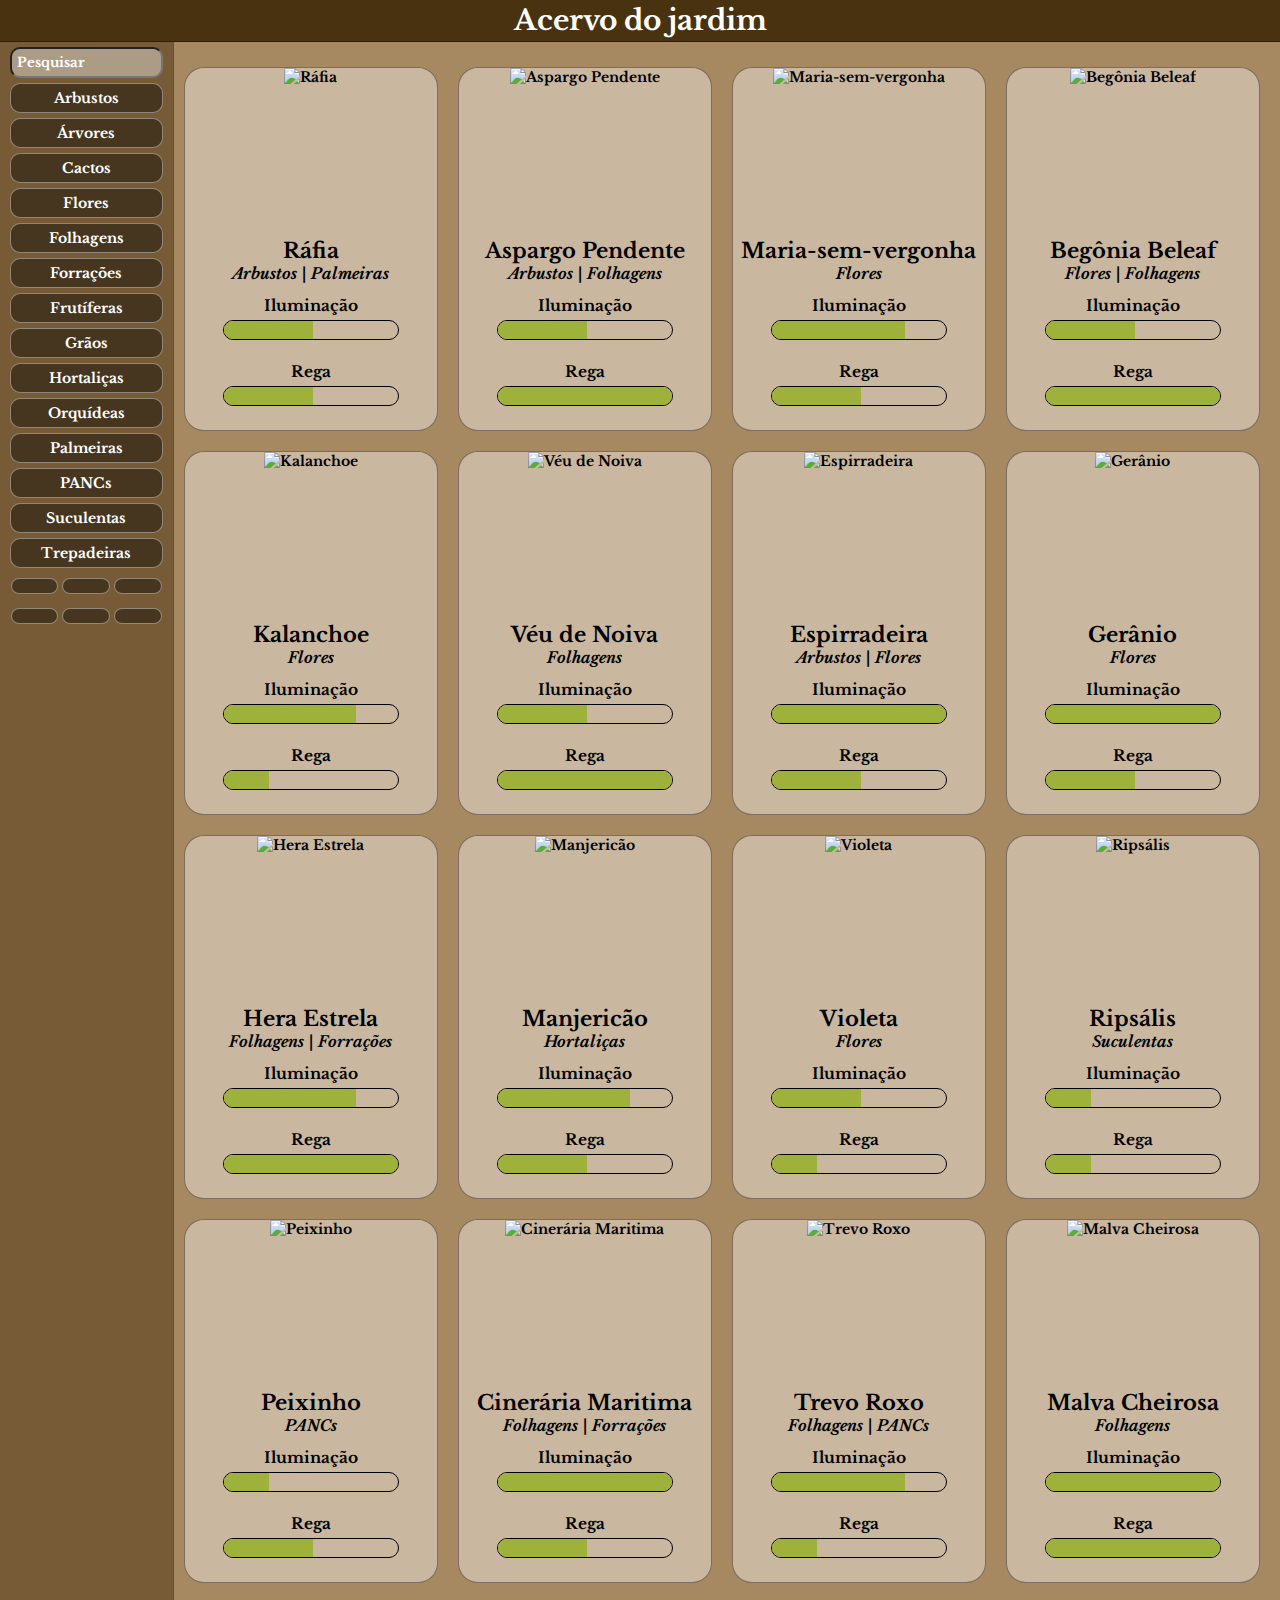
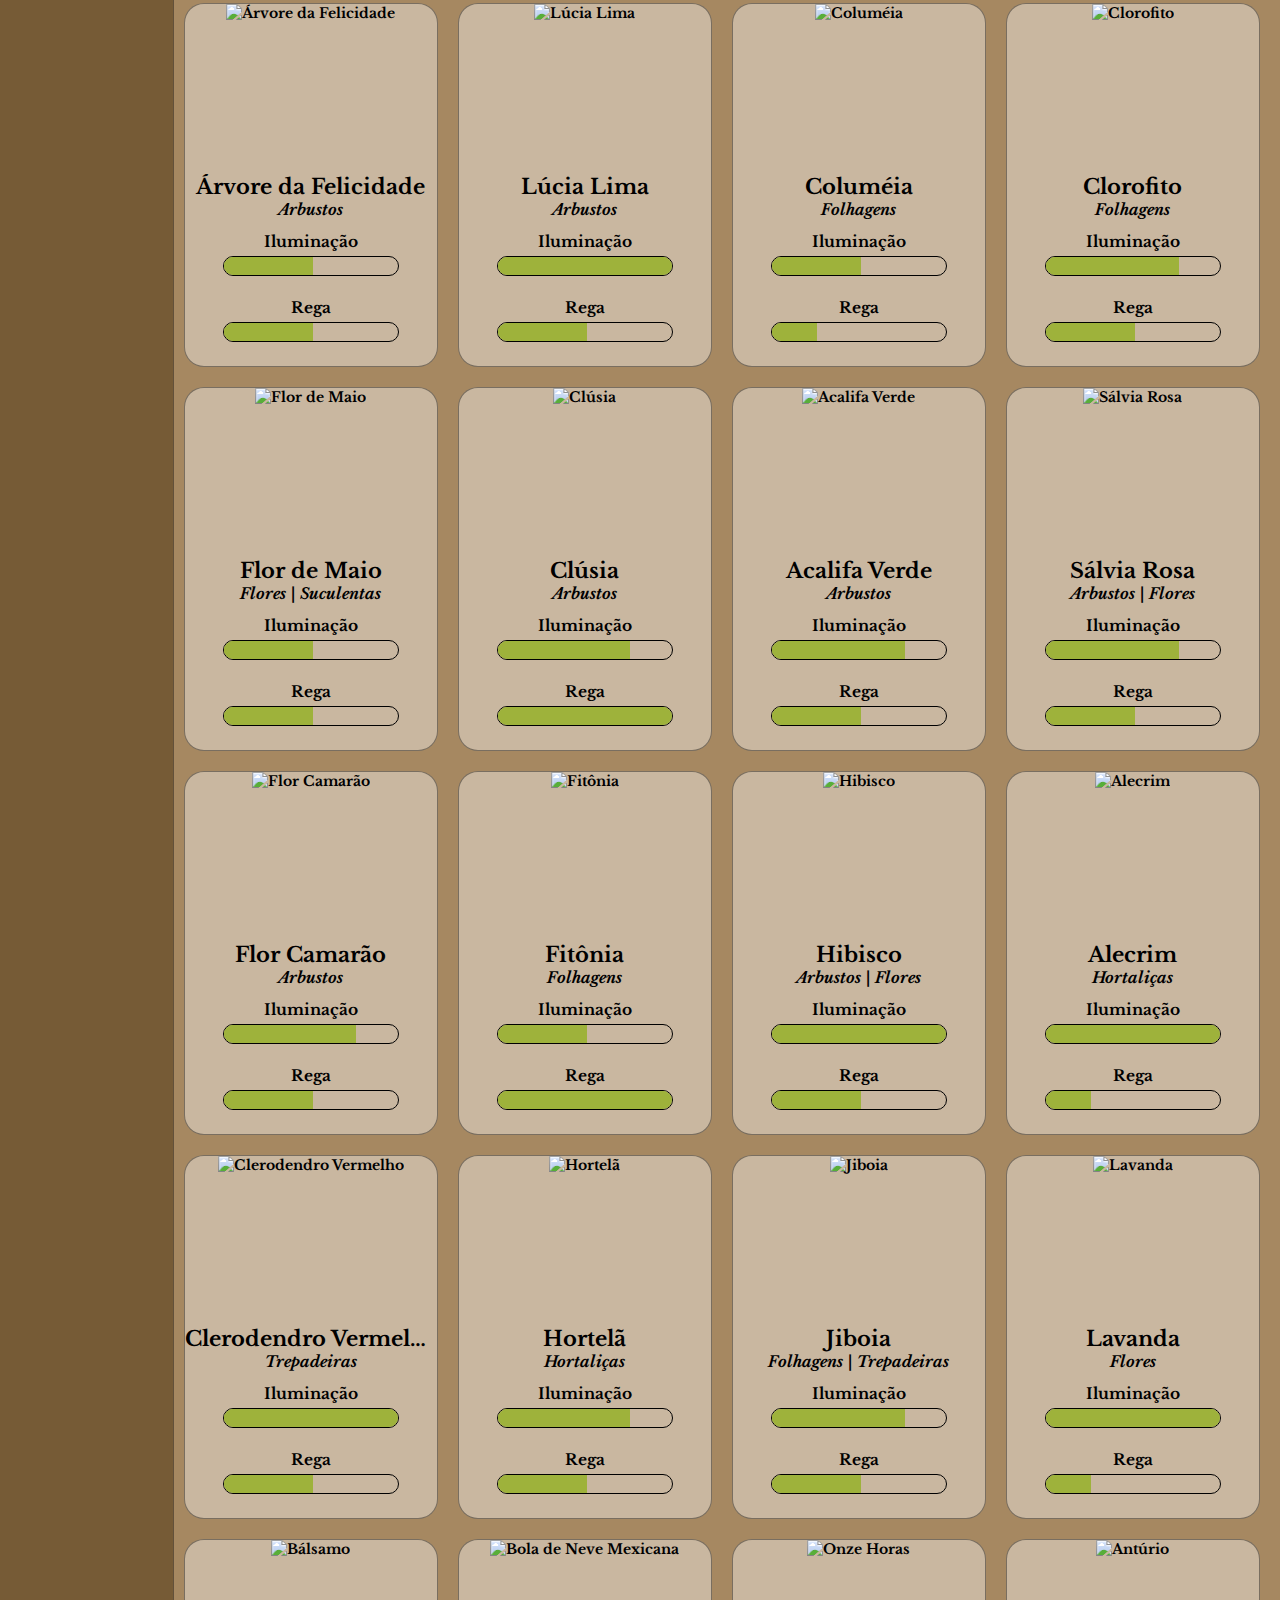
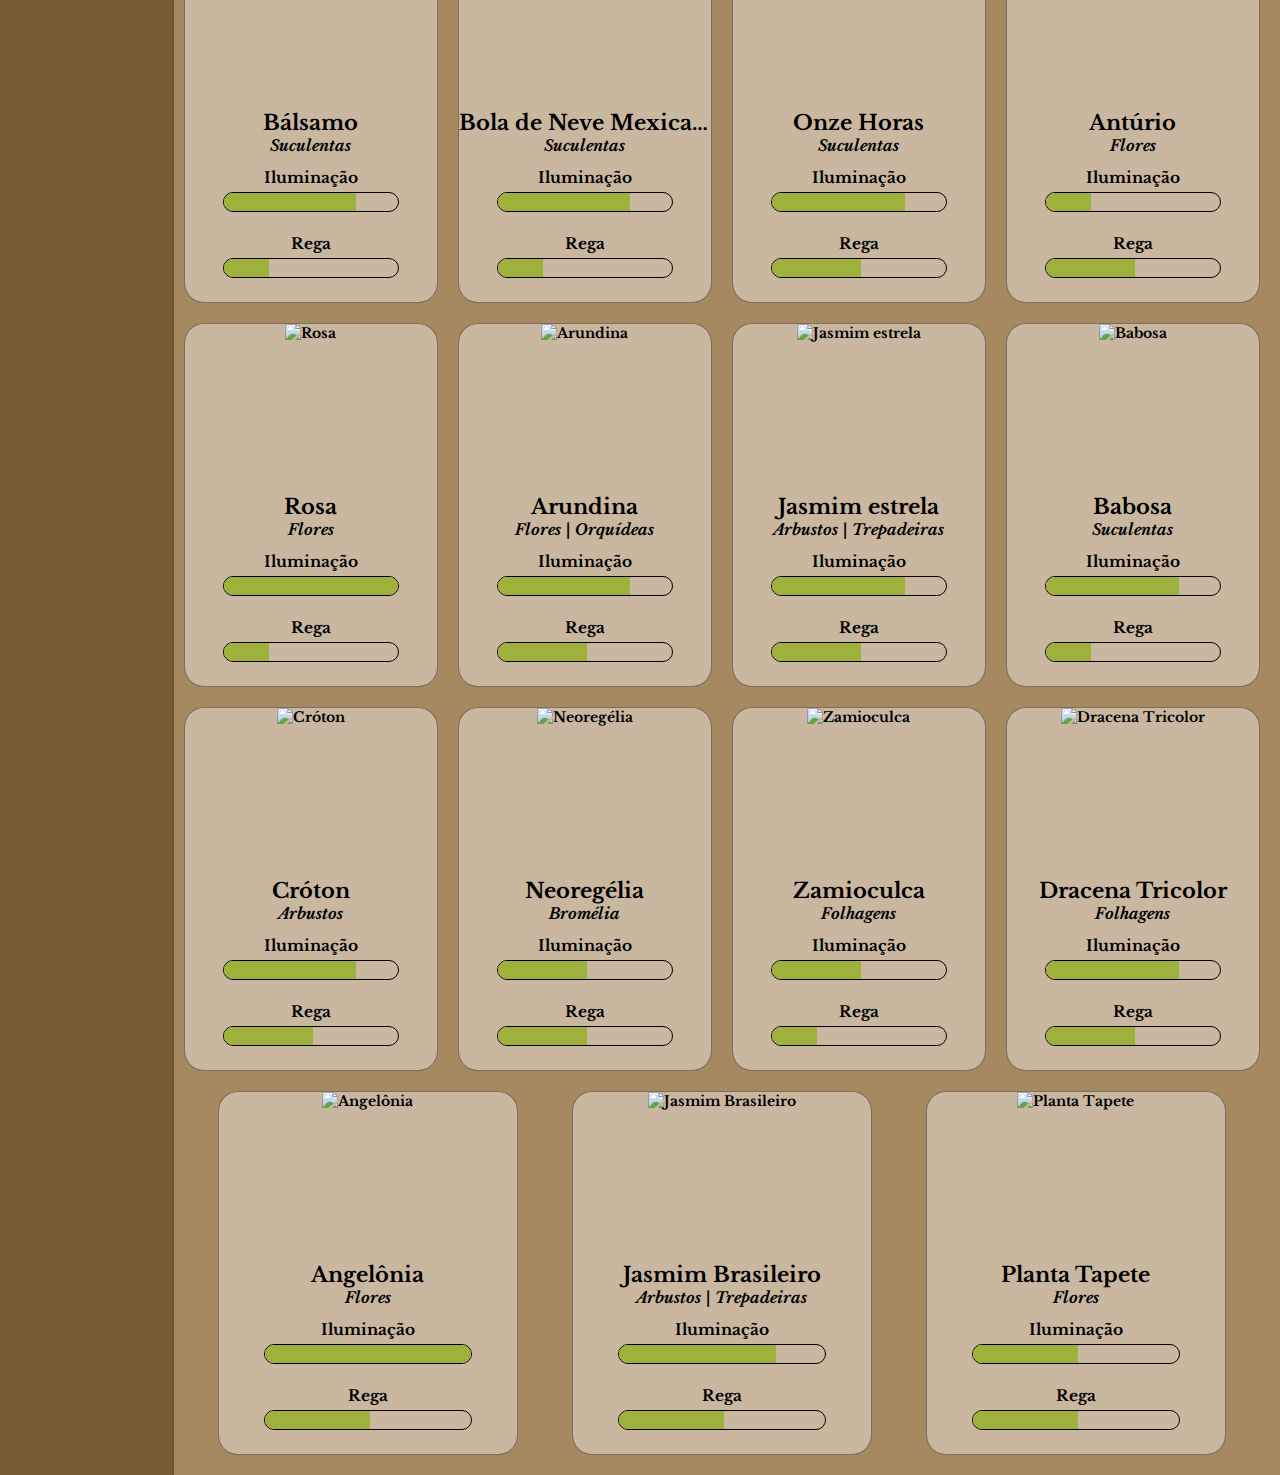
==== commit 7e924a0a: "Fix" ====
--- a/index.html
+++ b/index.html
@@ -1,5 +1,5 @@
 <!DOCTYPE html>
-<html lang="en">
+<html lang="pt-br">
 
 <head>
     <meta charset="UTF-8">
@@ -7,18 +7,17 @@
     <meta name="viewport" content="width=device-width, initial-scale=1.0">
 
     <script src="https://kit.fontawesome.com/cd7fbace7b.js" crossorigin="anonymous"></script>
-    <script type="text/javascript" src="http://ajax.googleapis.com/ajax/libs/jquery/1.6.2/jquery.min.js"> </script>
+    <script src="http://ajax.googleapis.com/ajax/libs/jquery/1.6.2/jquery.min.js"></script>
     <link href="https://fonts.googleapis.com/icon?family=Material+Icons" rel="stylesheet">
 
     <link rel="stylesheet" href="css/normalize.css">
     <link rel="stylesheet" href="css/estilo.css">
 
-    <script src="./plantas.json"></script>
     <script src="./javascript/script.js"></script>
-    <title>Home - Plantas</title>
+    <title>Início</title>
 </head>
 
-<body onscroll="sidenavToTop()">
+<body>
     <header>
         <h1>Acervo do jardim</h1>
     </header>
@@ -29,39 +28,45 @@
                 <span onclick="show(this)"><a href="#">></a></span>
                 <nav>
                     <ul>
-                        <li><input id="searchbar" placeholder="Pesquisar" aria-placeholder="Pesquisa no site"
-                                onkeyup="searchPlants()" type="search">
+                        <li class="search">
+                            <input id="searchbar" placeholder="Pesquisar" onkeyup="searchByName()" type="text">
                         </li>
                         <li class="viewToggler">
                             <a onclick="toggleView(this)" href="#">
                                 <i class="fa-solid fa-table-list"></i>
                             </a>
                         </li>
-                        <!-- <li><a onclick="searchByTag(this)" href="#">Aquáticas</a></li> -->
-                        <li><a onclick="searchByTag(this)" href="#">Arbustos</a></li>
-                        <li><a onclick="searchByTag(this)" href="#">Árvores</a></li>
-                        <li><a onclick="searchByTag(this)" href="#">Cactos</a></li>
-                        <li><a onclick="searchByTag(this)" href="#">Flores</a></li>
-                        <li><a onclick="searchByTag(this)" href="#">Folhagens</a></li>
-                        <li><a onclick="searchByTag(this)" href="#">Forrações</a></li>
-                        <li><a onclick="searchByTag(this)" href="#">Frutíferas</a></li>
-                        <li><a onclick="searchByTag(this)" href="#">Grãos</a></li>
-                        <li><a onclick="searchByTag(this)" href="#">Hortaliças</a></li>
-                        <li><a onclick="searchByTag(this)" href="#">Orquídeas</a></li>
-                        <li><a onclick="searchByTag(this)" href="#">Palmeiras</a></li>
-                        <li><a onclick="searchByTag(this)" href="#">PANCs</a></li>
-                        <li><a onclick="searchByTag(this)" href="#">Suculentas</a></li>
-                        <li><a onclick="searchByTag(this)" href="#">Trepadeiras</a></li>
+                        <li onclick="searchByTag(this)" id="Arbustos">Arbustos</li>
+                        <li onclick="searchByTag(this)" id="Árvores">Árvores</li>
+                        <li onclick="searchByTag(this)" id="Cactos">Cactos</li>
+                        <li onclick="searchByTag(this)" id="Flores">Flores</li>
+                        <li onclick="searchByTag(this)" id="Folhagens">Folhagens</li>
+                        <li onclick="searchByTag(this)" id="Forrações">Forrações</li>
+                        <li onclick="searchByTag(this)" id="Frutíferas">Frutíferas</li>
+                        <li onclick="searchByTag(this)" id="Grãos">Grãos</li>
+                        <li onclick="searchByTag(this)" id="Hortaliças">Hortaliças</li>
+                        <li onclick="searchByTag(this)" id="Orquídeas">Orquídeas</li>
+                        <li onclick="searchByTag(this)" id="Palmeiras">Palmeiras</li>
+                        <li onclick="searchByTag(this)" id="PANCs">PANCs</li>
+                        <li onclick="searchByTag(this)" id="Suculentas">Suculentas</li>
+                        <li onclick="searchByTag(this)" id="Trepadeiras">Trepadeiras</li>
+                        <li onclick="searchByTag(this)" id="breu"><i class="fa-solid fa-cloud"></i></li>
+                        <li onclick="searchByTag(this)" id="meia-sombra"><i class="fa-solid fa-cloud-sun"></i></li>
+                        <li onclick="searchByTag(this)" id="sol-pleno"><i class="fa-solid fa-sun"></i></li>
+                        <li onclick="searchByTag(this)" id="pouca"><i class="fa-solid fa-glass-water-droplet"></i>
+                        </li>
+                        <li onclick="searchByTag(this)" id="moderada"><i class="fa-solid fa-glass-water"></i></li>
+                        <li onclick="searchByTag(this)" id="frequente"><i class="fa-solid fa-bottle-water"></i></li>
                     </ul>
                 </nav>
             </div>
-            
+
         </aside>
 
-        <section id="plantas">
+        <div id="plantas">
 
             <!-- #Estrutura modelo#  -->
-                <!-- <article class="Rafia" tipo="Arbustos Árvores">
+            <!-- <article class="Rafia" tipo="Arbustos Árvores" agua="media" iluminacao="sombra">
                 <div>
                     <img src="https://upload.wikimedia.org/wikipedia/commons/7/7d/Rhapis_excelsa.jpg" alt="">
                 </div>
@@ -88,11 +93,10 @@
             </article> -->
 
 
-        </section>
+        </div>
 
     </main>
     <script>
-
         createViews();
     </script>
 </body>
--- a/css/estilo.css
+++ b/css/estilo.css
@@ -1,8 +1,21 @@
+/*
+* Prefixed by https://autoprefixer.github.io
+* PostCSS: v8.4.14,
+* Autoprefixer: v10.4.7
+* Browsers: last 4 version
+*/
+
+@import url('https://fonts.googleapis.com/css2?family=Caveat&family=EB+Garamond&family=Libre+Baskerville:wght@400;700&display=swap');
+
 * {
     margin: 0;
     padding: 0;
-    box-sizing: border-box;
-}
+    -webkit-box-sizing: border-box;
+            box-sizing: border-box;
+    font-family: 'Libre Baskerville';
+    font-weight: bold;
+}
+
 
 /* Color Theme Swatches in Hex */
 .areia-1-hex {
@@ -55,43 +68,60 @@
     color: #fff;
 }
 
-aside nav>ul>li:not(.viewToggler) a {
+aside nav>ul li:not(.viewToggler, .search) {
     background: var(--dark-transparent-bg);
     border: 1px solid var(--light-transparent-bg);
 }
 
-.selecionado,
-aside nav li:not(.viewToggler) a:hover {
+.selecionado ,
+aside nav li:not(.viewToggler, .search):hover {
     background: var(--light-transparent-bg) !important;
     border: 1px solid var(--transparent-bg) !important;
     color: #000;
-}
-
-input[type="search"] {
+    cursor: pointer;
+}
+
+input[type="text"] {
     background: var(--light-transparent-bg);
 }
 
-input[type="search"]::placeholder {
+input[type="text"]::-webkit-input-placeholder {
     color: #fff;
 }
 
-section,
+input[type="text"]::-moz-placeholder {
+    color: #fff;
+}
+
+input[type="text"]:-ms-input-placeholder {
+    color: #fff;
+}
+
+input[type="text"]::-ms-input-placeholder {
+    color: #fff;
+}
+
+input[type="text"]::placeholder {
+    color: #fff;
+}
+
+#plantas,
 body {
     background: var(--secondary-color);
 }
 
-main section * {
+main #plantas * {
     color: #000;
 }
 
-section>article {
+#plantas>article {
     background: var(--light-transparent-bg);
     border: 1px solid var(--dark-transparent-bg);
 }
 
 /*-------------------*/
 
-input[type="search"] {
+input[type="text"] {
     width: 100%;
     padding: 5px;
     border-radius: 10px;
@@ -105,7 +135,12 @@
     list-style: none;
 }
 
+html {
+    font-size: 14px;
+}
+
 body {
+    font-size: 100%;
     height: 100%;
 }
 
@@ -123,6 +158,8 @@
 
 main {
     width: 100%;
+    height: -webkit-fit-content;
+    height: -moz-fit-content;
     height: fit-content;
     display: inline-block;
     position: relative;
@@ -135,7 +172,11 @@
     text-align: center;
     position: sticky;
     top: 0;
-    padding: 15px 10px 10px;
+    padding: 0px 10px 10px;
+
+    -webkit-transition: padding-top .2s ease;
+
+    -o-transition: padding-top .2s ease;
 
     transition: padding-top .2s ease;
     display: inline-block;
@@ -145,66 +186,62 @@
     text-decoration: underline;
 }
 
-aside nav li {
-    margin: 5px 0;
-}
-
-aside nav li span {
-    opacity: 0;
-    display: none !important;
-    width: 1em;
-    font-size: 1em !important;
-    height: 10px !important;
-    vertical-align: middle !important;
-    margin-top: -.8em;
-}
-
-aside nav li span img {
-    width: 1em;
-}
-
-/* aside > nav li:hover span {
-    opacity: 1;
-    display: inline-block !important;
-    margin-right: 5px;
-} */
-
-aside nav>ul>li *:not(i) {
+aside nav>ul li {
     font-size: 1rem;
     padding: 7px;
     line-height: 1rem;
     display: block;
     border-radius: 10px;
+    -webkit-transition: all .1s ease-in;
+    -o-transition: all .1s ease-in;
     transition: all .1s ease-in;
-}
-
-/* aside nav a:hover {
-    background: var(--dark-transparent-bg);
-    border: 1px solid var(--transparent-bg);
-    color: #fff;
-} */
-
-/* SECTION
+    margin: 5px 0;
+}
+
+aside nav>ul li.search {
+    padding: 0px;
+}
+
+aside nav>ul li:nth-child(16) ~ li {
+    display: inline-block;
+    width: 31.3%;
+}
+
+/* #plantas
 --------*/
 
-main>section {
+main>#plantas {
     padding: 15px 10px 10px 0;
     float: right;
     position: relative;
     height: 100%;
     width: 86%;
+    display: -webkit-box;
+    display: -ms-flexbox;
     display: flex;
-    flex-wrap: wrap;
-    justify-content: space-evenly;
-    align-content: space-around;
+    -ms-flex-wrap: wrap;
+        flex-wrap: wrap;
+    -webkit-box-pack: space-evenly;
+        -ms-flex-pack: space-evenly;
+            justify-content: space-evenly;
+    -ms-flex-line-pack: distribute;
+        align-content: space-around;
+
+    -webkit-transition: all .3s ease;
+
+    -o-transition: all .3s ease;
 
     transition: all .3s ease;
     border-left: 1px solid var(--dark-transparent-bg);
 }
 
-section>article {
-    flex-grow: 1;
+#plantas>article {
+    -webkit-box-flex: 1;
+        -ms-flex-positive: 1;
+            flex-grow: 1;
     text-align: center;
+    height: -webkit-max-content;
+    height: -moz-max-content;
     height: max-content;
     padding-bottom: 15px;
     margin: 10px;
@@ -212,7 +249,8 @@
     display: initial;
 
     border-radius: 20px;
-    flex-basis: 250px;
+    -ms-flex-preferred-size: 250px;
+        flex-basis: 250px;
     position: relative;
     overflow: hidden;
     cursor: default;
@@ -221,19 +259,36 @@
 article h2 {
     width: 100%;
     margin: 0px auto;
-    text-overflow: ellipsis;
+    -o-text-overflow: ellipsis;
+       text-overflow: ellipsis;
     white-space: nowrap;
     overflow: hidden;
 }
 
-article>div {
+.imgContainer {
     height: 160px;
-}
-
-article img {
-    object-fit: cover;
+    margin-bottom: 10px;
+    overflow: hidden;
+    cursor: pointer;
+}
+
+.imgContainer>img {
+    -o-object-fit: cover;
+       object-fit: cover;
     width: 100%;
     height: 100%;
+    -webkit-transition: -webkit-transform .3s ease;
+    transition: -webkit-transform .3s ease;
+    -o-transition: transform .3s ease;
+    transition: transform .3s ease;
+    transition: transform .3s ease, -webkit-transform .3s ease;
+}
+
+.imgContainer:hover>img {
+    opacity: .9;
+    -webkit-transform: scale(1.1);
+        -ms-transform: scale(1.1);
+            transform: scale(1.1);
 }
 
 .tag {
@@ -246,32 +301,32 @@
     font-size: 1.1em;
 }
 
-section>article>div>div {
+#plantas>article>div>div {
     width: 70%;
     margin: 0px auto;
 }
 
-section>article>div>div div {
+#plantas>article>div>div div {
     margin: 0 auto;
     text-align: center;
     display: block;
 }
 
-section>article i {
+#plantas>article i {
     position: relative;
     font-size: 1.3em;
 }
 
-section>article i:nth-child(1) {
+#plantas>article i:nth-child(1) {
     float: left;
 }
 
-section>article i:nth-child(3) {
+#plantas>article i:nth-child(3) {
     float: right;
 }
 
 /*Cilindro nas informações*/
-section>article span {
+#plantas>article span {
     display: inline-block;
     width: 100%;
     height: 20px;
@@ -283,7 +338,7 @@
     overflow: hidden;
 }
 
-section>article span::after {
+#plantas>article span::after {
     content: ' ';
     position: absolute;
     left: 0;
@@ -293,13 +348,19 @@
     background: rgb(158, 178, 59);
 }
 
-.iluminacao i::after, .agua i::after {
-    font-size: .8em;
+.iluminacao i::after,
+.rega i::after {
+    font-size: .6em;
     position: absolute;
-    bottom: -1em;
+    bottom: -1.4em;
     left: 25%;
+    width: -webkit-max-content;
+    width: -moz-max-content;
     width: max-content;
-    display: none;
+    opacity: 0;
+    -webkit-transition: opacity .1s .2s ease;
+    -o-transition: opacity .1s .2s ease;
+    transition: opacity .1s .2s ease;
 }
 
 /*--- Iluminação ---*/
@@ -315,50 +376,46 @@
     content: 'Sol';
 }
 
-section>article span:first-of-type::after {
-    width: 0%;
-}
-
-section>article span:first-of-type.vintecinco::after {
+#plantas>article span:first-of-type.breu::after {
     width: 25%;
 }
 
-section>article span:first-of-type.cinquenta::after {
+#plantas>article span:first-of-type.meia-sombra::after {
     width: 50%;
 }
 
-section>article span:first-of-type.setentaecinco::after {
+#plantas>article span:first-of-type.sol-pleno::after {
+    width: 100%;
+}
+
+#plantas>article span:first-of-type.meia-sombra.sol-pleno::after {
     width: 75%;
 }
 
-section>article span:first-of-type.cem::after {
-    width: 100%;
-}
-
-/*--- Água ---*/
-
-.agua i:nth-child(1):after {
+/*--- Rega ---*/
+
+.rega i:nth-child(1):after {
     content: 'Pouca';
 }
 
-.agua i:nth-child(2):after {
-    content: 'Média';
-}
-
-.agua i:nth-child(3):after {
-    content: 'Muita';
+.rega i:nth-child(2):after {
+    content: 'Moderada';
+}
+
+.rega i:nth-child(3):after {
+    content: 'Frequente';
     left: -75%;
 }
 
-section>article span:last-of-type::after {
+#plantas>article span:last-of-type.pouca::after {
     width: 25%;
 }
 
-section>article span:last-of-type.cinquenta::after {
+#plantas>article span:last-of-type.moderada::after {
     width: 50%;
 }
 
-section>article span:last-of-type.cem::after {
+#plantas>article span:last-of-type.frequente::after {
     width: 100%;
 }
 
@@ -372,10 +429,16 @@
         position: fixed;
         overflow: hidden;
         top: 50%;
-        transform: translateY(-50%);
+        -webkit-transform: translateY(-50%);
+            -ms-transform: translateY(-50%);
+                transform: translateY(-50%);
         margin: 0;
+        margin-left: -310px;
         z-index: 999;
         background: none;
+        -webkit-transition: margin-left .3s ease-out;
+        -o-transition: margin-left .3s ease-out;
+        transition: margin-left .3s ease-out;
     }
 
     aside h2 {
@@ -385,9 +448,7 @@
     aside>div {
         position: relative;
         width: 290px;
-        height: 325px;
-        margin-left: -91%;
-        transition: margin-left .3s ease-out;
+        height: 400px;
     }
 
     main aside span {
@@ -396,33 +457,32 @@
         height: 100%;
         position: absolute;
         right: 0;
-        box-sizing: border-box;
+        -webkit-box-sizing: border-box;
+                box-sizing: border-box;
         padding: 5px;
+
         border: 1px solid var(--dark-transparent-bg);
         vertical-align: middle;
         cursor: pointer;
         color: #fff;
         border-radius: 0 5px 5px 0;
 
+        display: -webkit-box;
+
+        display: -ms-flexbox;
+
         display: flex;
-        align-items: center;
-        justify-content: center;
-    }
-
-    div.on {
+        -webkit-box-align: center;
+            -ms-flex-align: center;
+                align-items: center;
+        -webkit-box-pack: center;
+            -ms-flex-pack: center;
+                justify-content: center;
+    }
+
+    aside.on {
         margin-left: 0;
     }
-
-    /* aside nav {
-        transition: left .3s ease-out;
-        position: absolute;
-        top: 28px;
-        padding: 10px;
-        border-radius: 0 15px 15px 0;
-
-        border: 1px solid var(--dark-transparent-bg);
-        border-left: none;
-    } */
 
     aside nav {
         display: inline-block;
@@ -431,31 +491,56 @@
         left: 0;
         height: 100%;
         width: 91%;
-        /* border-radius: 0 15px 15px 0; */
         border: 1px solid var(--dark-transparent-bg);
         border-right: none;
         border-left: none;
     }
 
     aside nav ul {
-        display: grid;
-        grid-template-columns: 120px 120px;
-        column-gap: 5px;
+        display: -webkit-box;
+        display: -ms-flexbox;
+        display: flex;
+        -webkit-box-orient: horizontal;
+        -webkit-box-direction: normal;
+            -ms-flex-direction: row;
+                flex-direction: row;
+        -ms-flex-wrap: wrap;
+            flex-wrap: wrap;
+        height: 100%;
+        width: 100%;
+        -ms-flex-pack: distribute;
+            justify-content: space-around;
+    }
+
+    ul li {
+        -ms-flex-preferred-size: 48%;
+            flex-basis: 48%;
+    }
+
+    ul li:nth-child(16) ~ li {
+        -ms-flex-preferred-size: 15%;
+            flex-basis: 15%;
+    }
+    ul li:nth-child(19) ~ li {
+        -ms-flex-preferred-size: 30%;
+            flex-basis: 30%;
     }
 
     aside nav a {
         overflow: hidden;
-        text-overflow: ellipsis;
-    }
-
-    section#plantas {
+        -o-text-overflow: ellipsis;
+           text-overflow: ellipsis;
+    }
+
+    #plantas#plantas {
         padding-left: 17px;
         float: none;
         width: 100%;
     }
 
-    section>article {
-        flex-basis: 45%;
+    #plantas>article {
+        -ms-flex-preferred-size: 40%;
+            flex-basis: 40%;
     }
 
 }
@@ -466,21 +551,31 @@
         font-size: 12px;
     }
 
-    section>article>div {
+    #plantas>article>div {
         height: 130px;
     }
 
-    section.expandido>article {
-        flex-basis: 100%;
+    aside {
+        margin-left: -264px;
+    }
+
+    ul li:nth-child(16) ~ li {
+        -ms-flex-preferred-size: 33%;
+            flex-basis: 33%;
+    }
+
+    #plantas.expandido>article {
+        -ms-flex-preferred-size: 100%;
+            flex-basis: 100%;
         max-width: 400px;
         font-size: 16px;
     }
 
-    section.expandido>article>div>div {
+    #plantas.expandido>article>div>div {
         width: 60%;
     }
 
-    section.expandido>article>div {
+    #plantas.expandido>article>div {
         height: 250px;
     }
 }
@@ -496,12 +591,12 @@
 /* // Small devices (landscape phones, 576px and up) */
 @media (min-width: 576px) and (max-width: 767.98px) {
     html {
-        font-size: 16px;
+        font-size: 14px;
     }
 
     aside div {
-        width: 285px;
-        height: 356px;
+        width: 340px;
+        height: 397px;
     }
 }
 
@@ -518,7 +613,7 @@
         max-width: 19%;
     }
 
-    section#plantas {
+    #plantas#plantas {
         width: 81%;
     }
 
@@ -528,7 +623,7 @@
 /* // Large devices (desktops, 992px and up) */
 @media (min-width: 992px) and (max-width: 1199.98px) {
 
-    section#plantas {
+    #plantas#plantas {
         width: 83%;
     }
 
@@ -540,7 +635,7 @@
 
 /* // Extra large devices (large desktops, 1200px and up) */
 @media (min-width: 1200px) {
-    section#plantas {
+    #plantas#plantas {
         width: 86.5%;
     }
 
@@ -558,12 +653,14 @@
         top: 50%;
         left: 50%;
         z-index: 999;
-        transform: translate(-50%, -50%);
+        -webkit-transform: translate(-50%, -50%);
+            -ms-transform: translate(-50%, -50%);
+                transform: translate(-50%, -50%);
         background-color: #735E45;
     }
 
-    .iluminacao i:hover::after, .agua i:hover::after {
-        display: unset;
-        font-family: Arial, Helvetica, sans-serif;
+    .iluminacao i:hover::after,
+    .rega i:hover::after {
+        opacity: 1;
     }
 }